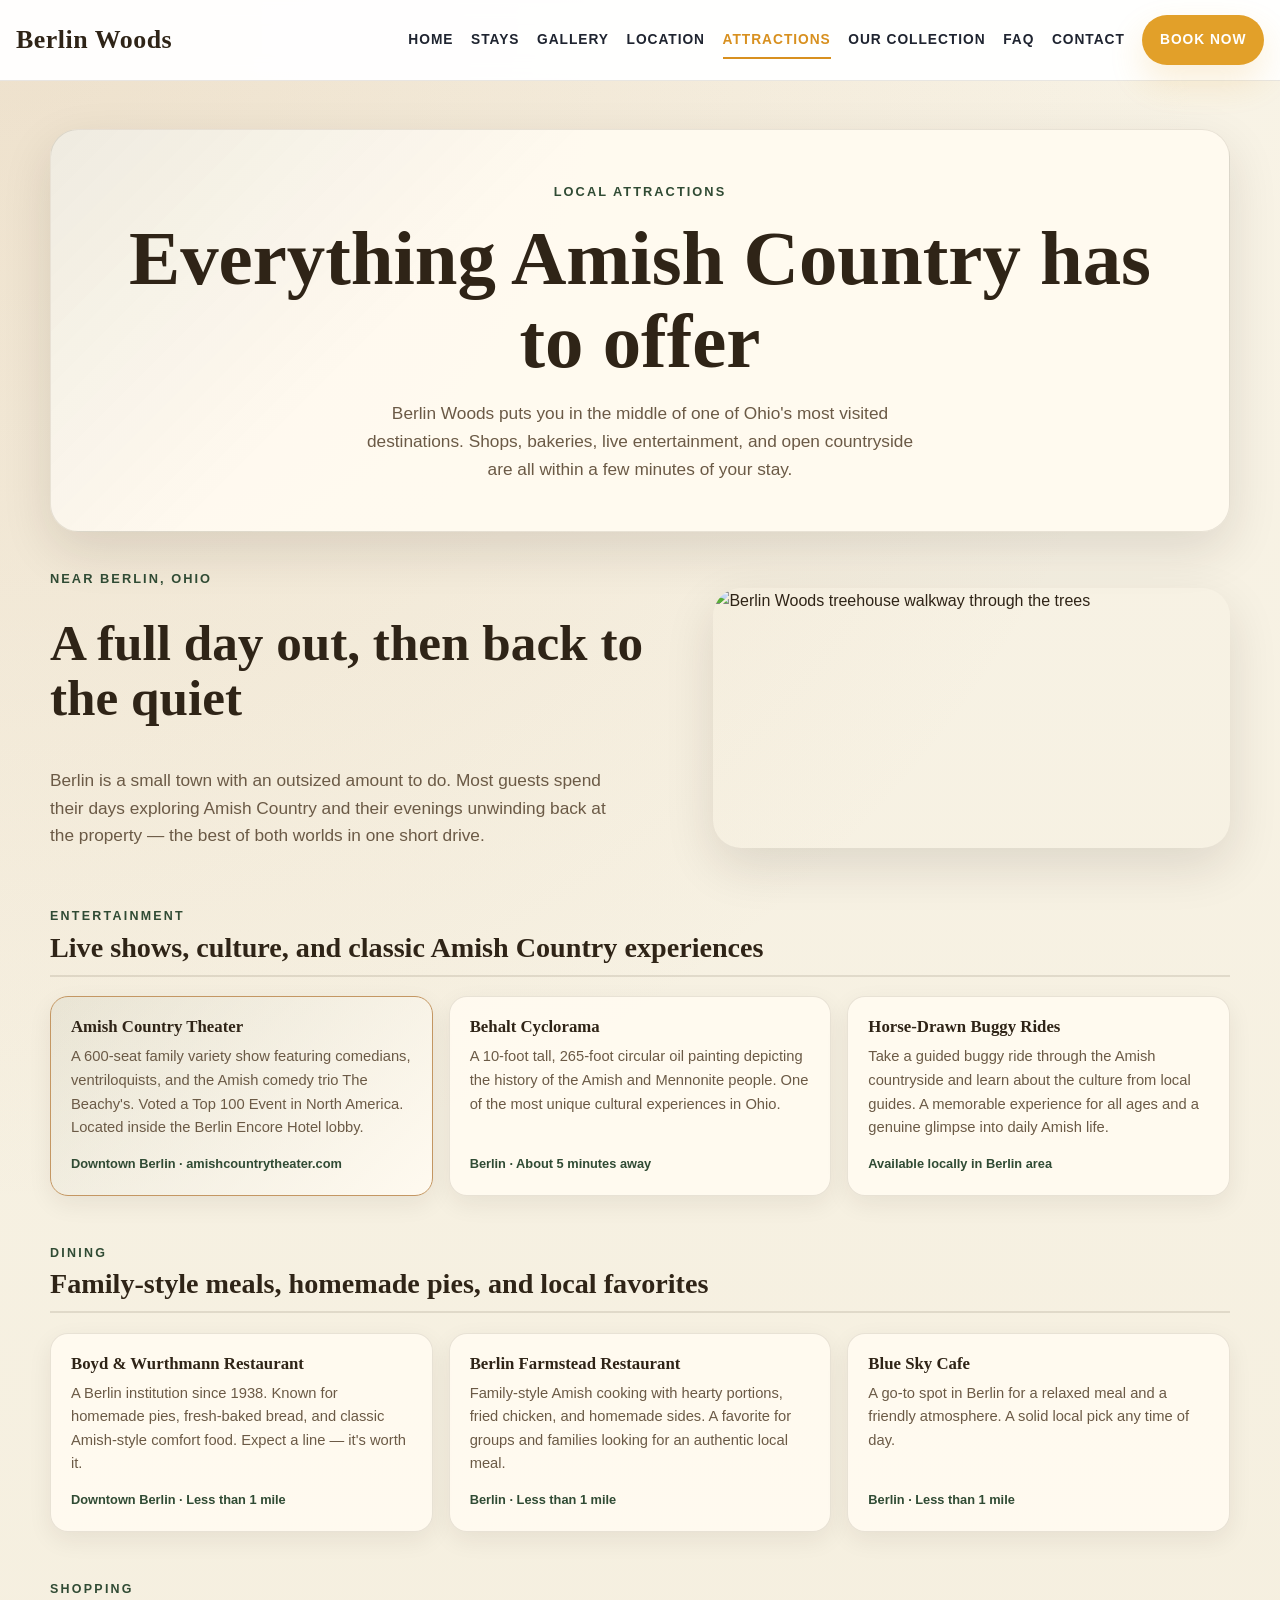
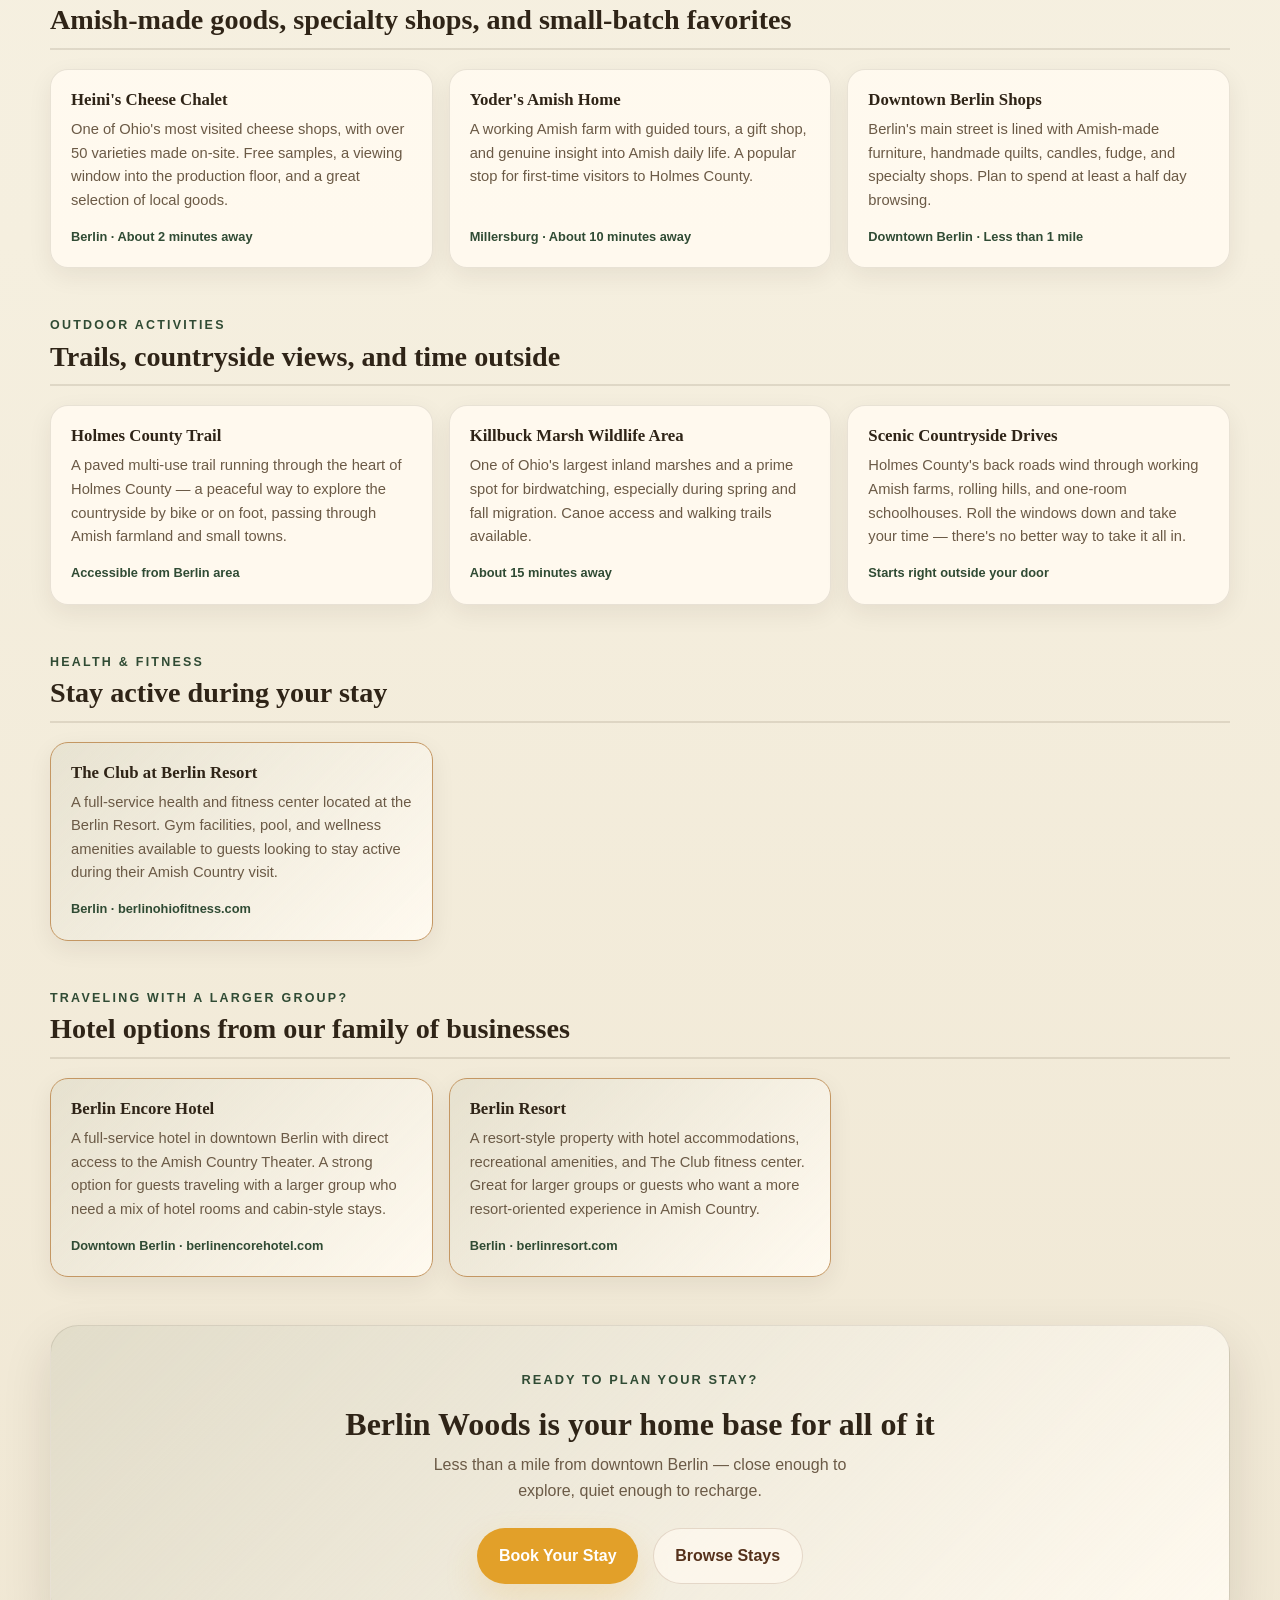
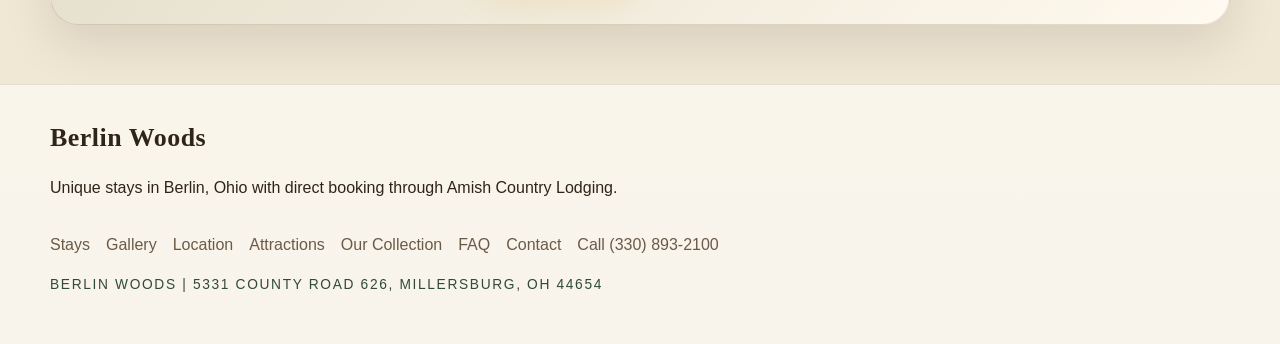
==== Berlin Woods/attractions.html @ dc14a85b "Add files via upload" ====
<!DOCTYPE html>
<html lang="en">
<head>
  <meta charset="UTF-8">
  <meta name="viewport" content="width=device-width, initial-scale=1.0">
  <title>Local Attractions Near Berlin, Ohio | Berlin Woods</title>
  <meta name="description" content="Explore the best of Amish Country from Berlin Woods. Shops, restaurants, entertainment, and outdoor activities all within minutes of your stay in Berlin, Ohio.">
  <link rel="icon" type="image/svg+xml" href="assets/favicon.svg">
  <meta property="og:type" content="website">
  <meta property="og:title" content="Local Attractions Near Berlin, Ohio | Berlin Woods">
  <meta property="og:description" content="Explore the best of Amish Country from Berlin Woods — dining, shopping, entertainment, and outdoor activities all within minutes.">
  <meta property="og:image" content="https://bookingenginecdn.hostaway.com/listing/58297-214149-UluOzaL2WTUaTn1i8s2cJS0HOfaNZdm--T22bPF2asf4-6685fcf89f68f?format=webp&quality=70&v=2&width=1200">
  <meta name="twitter:card" content="summary_large_image">
  <meta name="twitter:title" content="Local Attractions Near Berlin, Ohio | Berlin Woods">
  <meta name="twitter:description" content="Explore the best of Amish Country from Berlin Woods — dining, shopping, entertainment, and outdoor activities all within minutes.">
  <meta name="twitter:image" content="https://bookingenginecdn.hostaway.com/listing/58297-214149-UluOzaL2WTUaTn1i8s2cJS0HOfaNZdm--T22bPF2asf4-6685fcf89f68f?format=webp&quality=70&v=2&width=1200">
  <link rel="stylesheet" href="assets/site.css">
  <style>
    .attractions-intro-wrap {
      display: grid;
      grid-template-columns: 1.1fr 0.9fr;
      gap: 2rem;
      align-items: center;
      margin-bottom: 2.5rem;
    }
    .attractions-intro-wrap .section-intro {
      max-width: none;
      margin-bottom: 0;
    }
    .attractions-intro-image {
      width: 100%;
      height: 260px;
      object-fit: cover;
      border-radius: var(--radius-lg);
      box-shadow: var(--shadow);
    }
    @media (max-width: 900px) {
      .attractions-intro-wrap { grid-template-columns: 1fr; }
      .attractions-intro-image { height: 220px; }
    }
    .attraction-category {
      margin-bottom: 3rem;
    }
    .attraction-category__header {
      margin-bottom: 1.2rem;
      padding-bottom: 0.75rem;
      border-bottom: 2px solid var(--line);
    }
    .attraction-category__eyebrow {
      display: block;
      color: var(--pine);
      font-size: 0.78rem;
      font-weight: 700;
      letter-spacing: 0.18em;
      text-transform: uppercase;
      margin-bottom: 0.35rem;
    }
    .attraction-category__title {
      font-family: var(--font-display);
      font-size: clamp(1.4rem, 2.2vw, 1.9rem);
      color: var(--ink);
      margin: 0;
    }
    .attraction-card h3 a {
      color: var(--ink);
      border-bottom: 1px solid transparent;
      transition: border-color 180ms ease, color 180ms ease;
    }
    .attraction-card h3 a:hover {
      color: var(--accent-dark);
      border-bottom-color: var(--accent-soft);
    }
    .attraction-grid {
      display: grid;
      grid-template-columns: repeat(3, minmax(0, 1fr));
      gap: 1rem;
    }
    .attraction-card {
      background: rgba(255, 250, 240, 0.94);
      border: 1px solid var(--line);
      border-radius: var(--radius-md);
      box-shadow: 0 8px 24px rgba(39,27,15,0.07);
      padding: 1.25rem;
      display: flex;
      flex-direction: column;
      gap: 0.4rem;
    }
    .attraction-card.is-ours {
      border-color: var(--accent-soft);
      background: linear-gradient(135deg, rgba(48,75,52,0.06), rgba(255,250,240,0.98));
    }
    .attraction-card__badge {
      font-size: 0.72rem;
      font-weight: 700;
      text-transform: uppercase;
      letter-spacing: 0.12em;
      color: var(--accent-dark);
      margin-bottom: 0.1rem;
    }
    .attraction-card h3 {
      font-size: 1.05rem;
      line-height: 1.2;
      margin-bottom: 0.1rem;
    }
    .attraction-card p {
      color: var(--muted);
      font-size: 0.92rem;
      margin: 0;
      flex: 1;
    }
    .attraction-card__distance {
      font-size: 0.8rem;
      color: var(--pine);
      font-weight: 700;
      margin-top: 0.5rem;
    }
    .attractions-cta {
      text-align: center;
      padding: 2.5rem;
      background: linear-gradient(135deg, rgba(48,75,52,0.08), rgba(255,250,240,0.96));
      border: 1px solid var(--line);
      border-radius: var(--radius-lg);
      box-shadow: var(--shadow);
      margin-top: 1rem;
    }
    .attractions-cta h2 {
      font-size: clamp(1.4rem, 2.5vw, 2rem);
      margin-bottom: 0.7rem;
    }
    .attractions-cta p {
      color: var(--muted);
      max-width: 48ch;
      margin: 0 auto 1.5rem;
    }
    .cta-buttons {
      display: flex;
      gap: 0.9rem;
      justify-content: center;
      flex-wrap: wrap;
    }
    @media (max-width: 1024px) {
      .attraction-grid { grid-template-columns: repeat(2, minmax(0, 1fr)); }
    }
    @media (max-width: 720px) {
      .attraction-grid { grid-template-columns: 1fr; }
    }
  </style>
</head>
<body class="page-shell" data-page="attractions.html">
  <div data-header></div>

  <main id="main">
    <section class="page-hero">
      <div class="page-hero-card">
        <div class="eyebrow">Local Attractions</div>
        <h1>Everything Amish Country has to offer</h1>
        <p class="lead">Berlin Woods puts you in the middle of one of Ohio's most visited destinations. Shops, bakeries, live entertainment, and open countryside are all within a few minutes of your stay.</p>
      </div>
    </section>

    <section class="section">
      <div class="section-inner">

        <div class="attractions-intro-wrap">
          <div class="section-intro">
            <div class="eyebrow">Near Berlin, Ohio</div>
            <h2>A full day out, then back to the quiet</h2>
            <p class="lead">Berlin is a small town with an outsized amount to do. Most guests spend their days exploring Amish Country and their evenings unwinding back at the property — the best of both worlds in one short drive.</p>
          </div>
          <img class="attractions-intro-image" src="https://bookingenginecdn.hostaway.com/listing/58297-214157-l8SiBoQIND--w2IK16zYGWrOZ5oalse--sWXvPnM1oQCY-655b74eeb0934?format=webp&quality=70&v=2&width=1200" alt="Berlin Woods treehouse walkway through the trees">
        </div>

        <!-- ENTERTAINMENT -->
        <div class="attraction-category">
          <div class="attraction-category__header">
            <span class="attraction-category__eyebrow">Entertainment</span>
            <h2 class="attraction-category__title">Live shows, culture, and classic Amish Country experiences</h2>
          </div>
          <div class="attraction-grid">
            <article class="attraction-card is-ours">
              <h3><a href="https://amishcountrytheater.com" target="_blank" rel="noopener">Amish Country Theater</a></h3>
              <p>A 600-seat family variety show featuring comedians, ventriloquists, and the Amish comedy trio The Beachy's. Voted a Top 100 Event in North America. Located inside the Berlin Encore Hotel lobby.</p>
              <div class="attraction-card__distance">Downtown Berlin &middot; amishcountrytheater.com</div>
            </article>
            <article class="attraction-card">
              <h3><a href="https://behalt.com" target="_blank" rel="noopener">Behalt Cyclorama</a></h3>
              <p>A 10-foot tall, 265-foot circular oil painting depicting the history of the Amish and Mennonite people. One of the most unique cultural experiences in Ohio.</p>
              <div class="attraction-card__distance">Berlin &middot; About 5 minutes away</div>
            </article>
            <article class="attraction-card">
              <h3>Horse-Drawn Buggy Rides</h3>
              <p>Take a guided buggy ride through the Amish countryside and learn about the culture from local guides. A memorable experience for all ages and a genuine glimpse into daily Amish life.</p>
              <div class="attraction-card__distance">Available locally in Berlin area</div>
            </article>
          </div>
        </div>

        <!-- DINING -->
        <div class="attraction-category">
          <div class="attraction-category__header">
            <span class="attraction-category__eyebrow">Dining</span>
            <h2 class="attraction-category__title">Family-style meals, homemade pies, and local favorites</h2>
          </div>
          <div class="attraction-grid">
            <article class="attraction-card">
              <h3><a href="https://boydandwurthmann.com" target="_blank" rel="noopener">Boyd &amp; Wurthmann Restaurant</a></h3>
              <p>A Berlin institution since 1938. Known for homemade pies, fresh-baked bread, and classic Amish-style comfort food. Expect a line — it's worth it.</p>
              <div class="attraction-card__distance">Downtown Berlin &middot; Less than 1 mile</div>
            </article>
            <article class="attraction-card">
              <h3><a href="https://www.dhgroup.com/berlin-farmstead" target="_blank" rel="noopener">Berlin Farmstead Restaurant</a></h3>
              <p>Family-style Amish cooking with hearty portions, fried chicken, and homemade sides. A favorite for groups and families looking for an authentic local meal.</p>
              <div class="attraction-card__distance">Berlin &middot; Less than 1 mile</div>
            </article>
            <article class="attraction-card">
              <h3><a href="https://order.toasttab.com/online/blue-sky-cafe" target="_blank" rel="noopener">Blue Sky Cafe</a></h3>
              <p>A go-to spot in Berlin for a relaxed meal and a friendly atmosphere. A solid local pick any time of day.</p>
              <div class="attraction-card__distance">Berlin &middot; Less than 1 mile</div>
            </article>
          </div>
        </div>

        <!-- SHOPPING -->
        <div class="attraction-category">
          <div class="attraction-category__header">
            <span class="attraction-category__eyebrow">Shopping</span>
            <h2 class="attraction-category__title">Amish-made goods, specialty shops, and small-batch favorites</h2>
          </div>
          <div class="attraction-grid">
            <article class="attraction-card">
              <h3><a href="https://www.heinis.com" target="_blank" rel="noopener">Heini's Cheese Chalet</a></h3>
              <p>One of Ohio's most visited cheese shops, with over 50 varieties made on-site. Free samples, a viewing window into the production floor, and a great selection of local goods.</p>
              <div class="attraction-card__distance">Berlin &middot; About 2 minutes away</div>
            </article>
            <article class="attraction-card">
              <h3><a href="https://yodersamishhome.com" target="_blank" rel="noopener">Yoder's Amish Home</a></h3>
              <p>A working Amish farm with guided tours, a gift shop, and genuine insight into Amish daily life. A popular stop for first-time visitors to Holmes County.</p>
              <div class="attraction-card__distance">Millersburg &middot; About 10 minutes away</div>
            </article>
            <article class="attraction-card">
              <h3>Downtown Berlin Shops</h3>
              <p>Berlin's main street is lined with Amish-made furniture, handmade quilts, candles, fudge, and specialty shops. Plan to spend at least a half day browsing.</p>
              <div class="attraction-card__distance">Downtown Berlin &middot; Less than 1 mile</div>
            </article>
          </div>
        </div>

        <!-- OUTDOOR -->
        <div class="attraction-category">
          <div class="attraction-category__header">
            <span class="attraction-category__eyebrow">Outdoor Activities</span>
            <h2 class="attraction-category__title">Trails, countryside views, and time outside</h2>
          </div>
          <div class="attraction-grid">
            <article class="attraction-card">
              <h3><a href="https://www.visitamishcountry.com/activities/holmes-county-trail" target="_blank" rel="noopener">Holmes County Trail</a></h3>
              <p>A paved multi-use trail running through the heart of Holmes County — a peaceful way to explore the countryside by bike or on foot, passing through Amish farmland and small towns.</p>
              <div class="attraction-card__distance">Accessible from Berlin area</div>
            </article>
            <article class="attraction-card">
              <h3>Killbuck Marsh Wildlife Area</h3>
              <p>One of Ohio's largest inland marshes and a prime spot for birdwatching, especially during spring and fall migration. Canoe access and walking trails available.</p>
              <div class="attraction-card__distance">About 15 minutes away</div>
            </article>
            <article class="attraction-card">
              <h3>Scenic Countryside Drives</h3>
              <p>Holmes County's back roads wind through working Amish farms, rolling hills, and one-room schoolhouses. Roll the windows down and take your time — there's no better way to take it all in.</p>
              <div class="attraction-card__distance">Starts right outside your door</div>
            </article>
          </div>
        </div>

        <!-- HEALTH & FITNESS -->
        <div class="attraction-category">
          <div class="attraction-category__header">
            <span class="attraction-category__eyebrow">Health &amp; Fitness</span>
            <h2 class="attraction-category__title">Stay active during your stay</h2>
          </div>
          <div class="attraction-grid">
            <article class="attraction-card is-ours">
              <h3><a href="https://www.berlinohiofitness.com" target="_blank" rel="noopener">The Club at Berlin Resort</a></h3>
              <p>A full-service health and fitness center located at the Berlin Resort. Gym facilities, pool, and wellness amenities available to guests looking to stay active during their Amish Country visit.</p>
              <div class="attraction-card__distance">Berlin &middot; berlinohiofitness.com</div>
            </article>
          </div>
        </div>

        <!-- HOTELS -->
        <div class="attraction-category">
          <div class="attraction-category__header">
            <span class="attraction-category__eyebrow">Traveling With A Larger Group?</span>
            <h2 class="attraction-category__title">Hotel options from our family of businesses</h2>
          </div>
          <div class="attraction-grid">
            <article class="attraction-card is-ours">
              <h3><a href="https://berlinencorehotel.com" target="_blank" rel="noopener">Berlin Encore Hotel</a></h3>
              <p>A full-service hotel in downtown Berlin with direct access to the Amish Country Theater. A strong option for guests traveling with a larger group who need a mix of hotel rooms and cabin-style stays.</p>
              <div class="attraction-card__distance">Downtown Berlin &middot; berlinencorehotel.com</div>
            </article>
            <article class="attraction-card is-ours">
              <h3><a href="https://berlinresort.com" target="_blank" rel="noopener">Berlin Resort</a></h3>
              <p>A resort-style property with hotel accommodations, recreational amenities, and The Club fitness center. Great for larger groups or guests who want a more resort-oriented experience in Amish Country.</p>
              <div class="attraction-card__distance">Berlin &middot; berlinresort.com</div>
            </article>
          </div>
        </div>

        <div class="attractions-cta">
          <div class="eyebrow">Ready to Plan Your Stay?</div>
          <h2>Berlin Woods is your home base for all of it</h2>
          <p>Less than a mile from downtown Berlin — close enough to explore, quiet enough to recharge.</p>
          <div class="cta-buttons">
            <a class="button" href="https://book.amishcountrylodging.com" target="_blank" rel="noreferrer">Book Your Stay</a>
            <a class="button-secondary" href="treehouses.html">Browse Stays</a>
          </div>
        </div>

      </div>
    </section>
  </main>

  <div data-footer></div>

  <script src="assets/data.js"></script>
  <script src="assets/site.js"></script>
</body>
</html>
---- Berlin Woods/assets/site.css ----
:root {
  --bg: #f5efdf;
  --surface: #fffaf0;
  --surface-strong: #f0e5cb;
  --ink: #2f2417;
  --muted: #6b5a46;
  --line: rgba(71, 50, 28, 0.12);
  --accent: #7b4b2a;
  --accent-dark: #55311b;
  --accent-soft: #c49763;
  --pine: #304b34;
  --pine-soft: #dce7d8;
  --shadow: 0 18px 50px rgba(39, 27, 15, 0.12);
  --radius-lg: 28px;
  --radius-md: 18px;
  --radius-sm: 12px;
  --max-width: 1180px;
  --font-display: Georgia, "Times New Roman", serif;
  --font-body: "Segoe UI", Tahoma, Geneva, Verdana, sans-serif;
}

* {
  box-sizing: border-box;
}

html {
  scroll-behavior: smooth;
}

body {
  margin: 0;
  font-family: var(--font-body);
  color: var(--ink);
  background:
    radial-gradient(circle at top left, rgba(196, 151, 99, 0.2), transparent 32%),
    linear-gradient(180deg, #f8f3e6 0%, var(--bg) 52%, #efe6d2 100%);
  line-height: 1.6;
}

img {
  max-width: 100%;
  display: block;
}

a {
  color: inherit;
  text-decoration: none;
}

:focus-visible {
  outline: 2px solid var(--accent);
  outline-offset: 3px;
}

.skip-link {
  position: absolute;
  left: 1rem;
  top: -4rem;
  z-index: 100;
  padding: 0.75rem 1rem;
  background: var(--ink);
  color: #ffffff;
  border-radius: 999px;
  font-weight: 700;
}

.skip-link:focus {
  top: 1rem;
}

.page-shell {
  min-height: 100vh;
}

.site-header {
  position: sticky;
  top: 0;
  z-index: 30;
  backdrop-filter: blur(10px);
  background: rgba(255, 255, 255, 0.96);
  border-bottom: 1px solid var(--line);
}

.nav-wrap,
.section-inner,
.footer-inner {
  width: min(calc(100% - 2rem), var(--max-width));
  margin: 0 auto;
}

.nav-wrap {
  width: min(calc(100% - 2rem), 1280px);
  display: flex;
  align-items: center;
  justify-content: space-between;
  gap: 2rem;
  min-height: 80px;
  position: relative;
}

.brand {
  display: flex;
  flex-direction: column;
  gap: 0.2rem;
}

.brand-inline {
  flex-direction: row;
  align-items: center;
  flex-shrink: 0;
}

.brand-mark {
  font-family: var(--font-display);
  font-size: clamp(1.15rem, 0.9rem + 0.9vw, 1.7rem);
  letter-spacing: 0.02em;
  font-weight: 700;
}

.brand-sub {
  color: var(--muted);
  font-size: 0.82rem;
  text-transform: uppercase;
  letter-spacing: 0.18em;
}

.nav-links {
  display: flex;
  gap: 1.1rem;
  align-items: center;
  flex-wrap: wrap;
  justify-content: flex-end;
}

.nav-toggle {
  display: none;
  position: absolute;
  right: 0;
  top: 50%;
  transform: translateY(-50%);
  width: 44px;
  height: 44px;
  padding: 0;
  background: transparent;
  border: 1px solid var(--line);
  border-radius: 10px;
  cursor: pointer;
  flex-direction: column;
  align-items: center;
  justify-content: center;
  gap: 5px;
}

.nav-toggle__bar {
  display: block;
  width: 22px;
  height: 2px;
  background: var(--ink);
  border-radius: 2px;
  transition: transform 180ms ease, opacity 180ms ease;
}

.nav-toggle[aria-expanded="true"] .nav-toggle__bar:nth-child(1) {
  transform: translateY(7px) rotate(45deg);
}

.nav-toggle[aria-expanded="true"] .nav-toggle__bar:nth-child(2) {
  opacity: 0;
}

.nav-toggle[aria-expanded="true"] .nav-toggle__bar:nth-child(3) {
  transform: translateY(-7px) rotate(-45deg);
}

.nav-links a {
  color: #1f2430;
  font-size: 0.86rem;
  text-transform: uppercase;
  letter-spacing: 0.07em;
  font-weight: 700;
  position: relative;
  padding: 0.35rem 0;
}

.nav-links a:not(.button)::after {
  content: "";
  position: absolute;
  left: 0;
  right: 0;
  bottom: -0.15rem;
  height: 2px;
  background: #d8901f;
  transform: scaleX(0);
  transform-origin: center;
  transition: transform 180ms ease;
}

.nav-links a:hover,
.nav-links a[aria-current="page"] {
  color: #d8901f;
}

.nav-links a:hover:not(.button)::after,
.nav-links a[aria-current="page"]:not(.button)::after {
  transform: scaleX(1);
}

.button,
.button-secondary {
  display: inline-flex;
  align-items: center;
  justify-content: center;
  gap: 0.5rem;
  border-radius: 999px;
  padding: 0.9rem 1.35rem;
  font-weight: 700;
  transition: transform 180ms ease, box-shadow 180ms ease, background 180ms ease;
}

.button {
  background: #e2a029;
  color: #ffffff;
  box-shadow: 0 16px 35px rgba(226, 160, 41, 0.18);
}

.button:visited,
.nav-links .button,
.nav-links .button:visited {
  color: #ffffff;
}

.nav-links .button {
  border-radius: 999px;
  padding: 0.85rem 1.1rem;
}

.button-secondary {
  background: rgba(255, 250, 240, 0.7);
  color: var(--accent-dark);
  border: 1px solid rgba(123, 75, 42, 0.18);
}

.button:hover,
.button-secondary:hover {
  transform: translateY(-2px);
}

.hero {
  padding: 1rem 0 1.7rem;
}

.hero-grid {
  width: 100%;
  margin: 0 auto;
  display: grid;
  grid-template-columns: 1fr;
  gap: 0;
  align-items: stretch;
}

.hero-copy,
.hero-visuals,
.content-card,
.panel,
.faq-item,
.unit-card,
.trust-card,
.gallery-card,
.contact-card {
  border-radius: var(--radius-lg);
  box-shadow: var(--shadow);
}

.hero-copy {
  padding: clamp(2rem, 2vw + 1.5rem, 3.5rem);
  background:
    linear-gradient(135deg, rgba(48, 75, 52, 0.12), transparent 36%),
    linear-gradient(180deg, rgba(255, 250, 240, 0.98), rgba(244, 233, 208, 0.96));
  border: 1px solid rgba(48, 75, 52, 0.08);
}

.eyebrow {
  display: inline-block;
  margin-bottom: 1rem;
  color: var(--pine);
  font-size: 0.8rem;
  font-weight: 700;
  letter-spacing: 0.16em;
  text-transform: uppercase;
}

h1,
h2,
h3 {
  margin: 0;
  font-family: var(--font-display);
  line-height: 1.08;
}

h1 {
  font-size: clamp(2.6rem, 6vw, 5.2rem);
  margin-bottom: 1rem;
}

h2 {
  font-size: clamp(2rem, 4vw, 3.2rem);
  margin-bottom: 0.9rem;
}

h3 {
  font-size: clamp(1.25rem, 2vw, 1.8rem);
  margin-bottom: 0.6rem;
}

.lead {
  font-size: 1.08rem;
  color: var(--muted);
  max-width: 58ch;
}

.hero-intro {
  font-size: 1rem;
  letter-spacing: 0.08em;
  text-transform: uppercase;
  color: var(--accent-dark);
  font-weight: 700;
  margin-bottom: 0.8rem;
}

.hero-actions,
.cta-row {
  display: flex;
  gap: 0.9rem;
  flex-wrap: wrap;
  margin-top: 1.6rem;
}

.hero-overlay-card .hero-actions {
  justify-content: center;
}

.pill-row {
  display: flex;
  gap: 0.6rem;
  flex-wrap: wrap;
  margin-top: 1.2rem;
}

.pill {
  display: inline-flex;
  align-items: center;
  padding: 0.45rem 0.8rem;
  border-radius: 999px;
  background: rgba(48, 75, 52, 0.09);
  border: 1px solid rgba(48, 75, 52, 0.12);
  color: var(--pine);
  font-size: 0.88rem;
  font-weight: 700;
}

.hero-facts,
.stat-row,
.mini-list,
.amenity-list,
.faq-list,
.footer-links {
  list-style: none;
  padding: 0;
  margin: 0;
}

.hero-facts {
  margin-top: 1.8rem;
  display: grid;
  grid-template-columns: repeat(3, minmax(0, 1fr));
  gap: 0.9rem;
}

.hero-facts li,
.stat-box {
  background: rgba(255, 250, 240, 0.78);
  border: 1px solid rgba(123, 75, 42, 0.12);
  border-radius: var(--radius-md);
  padding: 1rem;
}

.hero-facts strong,
.stat-box strong {
  display: block;
  font-size: 1.2rem;
  color: var(--accent-dark);
}

.hero-visuals {
  padding: 1rem;
  background: linear-gradient(180deg, rgba(48, 75, 52, 0.1), rgba(255, 250, 240, 0.92));
  display: grid;
  gap: 1rem;
}

.hero-main-image,
.hero-side-image,
.gallery-card img,
.location-image {
  width: 100%;
  height: 100%;
  object-fit: cover;
  border-radius: 22px;
}

.hero-main-image {
  min-height: 360px;
}

.hero-side-grid {
  display: grid;
  grid-template-columns: 1fr 1fr;
  gap: 1rem;
}

.hero-note,
.micro-card {
  padding: 1rem 1.1rem;
  background: rgba(255, 250, 240, 0.84);
  border-radius: 22px;
  border: 1px solid rgba(48, 75, 52, 0.08);
}

.hero-note strong {
  display: block;
  margin-bottom: 0.4rem;
  color: var(--accent-dark);
}

.hero-note p {
  margin: 0;
  color: var(--muted);
}

.section {
  padding: 1.3rem 0 3.7rem;
}

.section-intro {
  display: grid;
  gap: 0.6rem;
  max-width: 62ch;
  margin-bottom: 1.35rem;
}

#photos .section-intro {
  max-width: none;
}

.section-intro--centered {
  text-align: center;
  margin-left: auto;
  margin-right: auto;
}

.content-grid,
.highlight-grid,
.trust-grid,
.gallery-grid,
.units-grid,
.faq-grid,
.contact-grid,
.two-up {
  display: grid;
  gap: 1.2rem;
}

.content-grid {
  grid-template-columns: 1fr 1fr;
}

.premium-band {
  padding-top: 0.1rem;
}

.premium-grid {
  display: grid;
  grid-template-columns: 0.95fr 1.05fr;
  gap: 1.2rem;
}

.premium-card {
  padding: 1.6rem;
  border-radius: var(--radius-lg);
  background:
    linear-gradient(180deg, rgba(255, 250, 240, 0.98), rgba(239, 229, 203, 0.96));
  border: 1px solid rgba(123, 75, 42, 0.1);
  box-shadow: var(--shadow);
}

.premium-card p {
  color: var(--muted);
}

.premium-list {
  list-style: none;
  padding: 0;
  margin: 1.2rem 0 0;
  display: grid;
  gap: 0.9rem;
}

.premium-list li {
  padding-top: 0.9rem;
  border-top: 1px solid rgba(123, 75, 42, 0.12);
  color: var(--muted);
}

.premium-list strong {
  color: var(--accent-dark);
}

.section-divider {
  height: 1px;
  margin: 0 auto 2.2rem;
  width: min(calc(100% - 2rem), var(--max-width));
  background: linear-gradient(90deg, transparent, rgba(123, 75, 42, 0.22), transparent);
}

.hero-overlay {
  position: relative;
  overflow: hidden;
}

.hero-overlay::after {
  content: "";
  position: absolute;
  inset: 0;
  border-radius: var(--radius-lg);
  background: linear-gradient(180deg, rgba(31, 22, 14, 0.08), rgba(31, 22, 14, 0.3));
  pointer-events: none;
}

.hero-overlay-card {
  position: absolute;
  left: 50%;
  bottom: 50%;
  transform: translate(-50%, 50%);
  z-index: 1;
  width: min(900px, calc(100% - 4rem));
  padding: 0;
  border-radius: 0;
  background: transparent;
  border: 0;
  box-shadow: none;
  text-align: center;
}

.hero-overlay-card p {
  margin: 0.75rem auto 0;
  color: #ffffff;
  max-width: 38ch;
  font-size: 1.06rem;
  text-shadow: 0 3px 12px rgba(0, 0, 0, 0.28);
}

.hero-overlay-card .eyebrow {
  color: #ffffff;
  margin-bottom: 0.6rem;
}

.hero-overlay-card h1 {
  color: #ffffff;
  font-family: var(--font-display);
  font-size: clamp(3rem, 7vw, 5.1rem);
  line-height: 0.98;
  text-shadow: 0 6px 24px rgba(0, 0, 0, 0.28);
  font-weight: 700;
}

.stays-intro {
  max-width: 52rem;
  margin: 0 auto 1.5rem;
  text-align: center;
}

.stays-intro h2 {
  font-size: clamp(1.6rem, 3vw, 2.4rem);
  white-space: nowrap;
}

.stays-intro p {
  margin: 0;
  color: var(--muted);
  font-size: 1.04rem;
}

.highlight-grid {
  grid-template-columns: repeat(3, minmax(0, 1fr));
  margin-bottom: 1.2rem;
}

.highlight-card {
  padding: 1.25rem;
  border-radius: var(--radius-md);
  background: linear-gradient(180deg, rgba(221, 231, 216, 0.66), rgba(255, 250, 240, 0.94));
  border: 1px solid rgba(48, 75, 52, 0.1);
  box-shadow: var(--shadow);
}

.highlight-card p {
  color: var(--muted);
}

.content-card,
.panel,
.faq-item,
.unit-card,
.trust-card,
.gallery-card,
.contact-card {
  background: rgba(255, 250, 240, 0.94);
  border: 1px solid var(--line);
}

.content-card,
.panel,
.faq-item,
.trust-card,
.contact-card {
  padding: 1.5rem;
}

.mini-list {
  display: grid;
  gap: 0.8rem;
}

.mini-list li,
.amenity-list li,
.footer-links li {
  color: var(--muted);
}

.mini-list strong {
  color: var(--accent-dark);
}

.stat-row {
  display: grid;
  grid-template-columns: repeat(3, minmax(0, 1fr));
  gap: 1rem;
}

.trust-grid,
.gallery-grid,
.faq-grid,
.contact-grid,
.two-up {
  grid-template-columns: repeat(2, minmax(0, 1fr));
}

.units-grid {
  grid-template-columns: repeat(3, minmax(0, 1fr));
  gap: 1.35rem;
}

.unit-card {
  overflow: hidden;
}

.unit-card__image {
  height: 250px;
  object-fit: cover;
  width: 100%;
}

.unit-card__body {
  padding: 1.4rem;
}

.unit-card__meta {
  display: flex;
  gap: 0.75rem;
  flex-wrap: wrap;
  margin-bottom: 0.9rem;
  color: var(--accent-dark);
  font-size: 0.93rem;
  font-weight: 700;
}

.amenity-list {
  display: grid;
  gap: 0.45rem;
  margin: 1rem 0 1.3rem;
}

.unit-actions {
  display: flex;
  gap: 0.75rem;
  flex-wrap: wrap;
}

.gallery-card {
  overflow: hidden;
}

.gallery-card img {
  height: 320px;
}

.homepage-gallery .gallery-card:nth-child(n + 5) {
  display: none;
}

.homepage-gallery .gallery-card__body p {
  display: none;
}

.gallery-card__body {
  padding: 1rem 1.15rem 1.3rem;
}

.quote {
  font-size: 1.05rem;
  color: var(--ink);
}

.quote-source {
  margin-top: 0.7rem;
  color: var(--muted);
  font-size: 0.92rem;
}

.map-frame {
  min-height: 360px;
  border: 0;
  width: 100%;
  border-radius: 22px;
}

.faq-item p,
.contact-card p,
.panel p,
.content-card p {
  color: var(--muted);
}

.site-footer {
  padding: 2rem 0 3rem;
  border-top: 1px solid var(--line);
  background: rgba(251, 247, 238, 0.9);
}

.footer-inner {
  display: grid;
  gap: 1rem;
}

.footer-links {
  display: flex;
  gap: 1rem;
  flex-wrap: wrap;
}

.home-bottom {
  border-top: 1px solid var(--line);
  background: rgba(255, 251, 244, 0.92);
}

.home-bottom-grid {
  display: grid;
  grid-template-columns: 1fr 0.9fr 1fr;
  gap: 2.5rem;
  width: min(calc(100% - 2rem), 1100px);
  margin: 0 auto;
  padding: 2.5rem 0 3rem;
  align-items: start;
}

.home-bottom-card h3 {
  margin-bottom: 1rem;
}

.home-bottom-card {
  max-width: 420px;
  display: flex;
  flex-direction: column;
  align-items: flex-start;
}

.home-bottom-card.center-card {
  text-align: center;
  max-width: 360px;
  justify-self: center;
  align-items: center;
}

.home-bottom-card.center-card h3 {
  font-size: clamp(1.15rem, 1rem + 0.5vw, 1.55rem);
  white-space: nowrap;
}

.home-bottom-card:last-child {
  justify-self: end;
}

.home-bottom-quote {
  color: #b7b1a7;
  font-style: italic;
  line-height: 1.6;
  max-width: 320px;
  margin: 0.5rem auto 1.5rem;
}

.home-bottom-card p,
.home-bottom-card a {
  color: var(--muted);
}

.home-bottom-card .button {
  margin-top: 1rem;
}

.stay-note {
  margin-top: 1rem;
  padding: 1rem 1.1rem;
  border-radius: 18px;
  background: rgba(255, 248, 235, 0.92);
  border: 1px solid rgba(123, 75, 42, 0.12);
}

.stay-note strong {
  display: block;
  margin-bottom: 0.4rem;
  color: var(--accent-dark);
}

.map-embed {
  margin-top: 1rem;
  border-radius: 18px;
  overflow: hidden;
  border: 1px solid var(--line);
}

.map-embed iframe {
  width: 100%;
  height: 190px;
  border: 0;
}

.panel-photo {
  width: 100%;
  height: 280px;
  object-fit: contain;
  background: rgba(245, 239, 223, 0.9);
  border-radius: 20px;
}

.kicker {
  font-size: 0.86rem;
  text-transform: uppercase;
  letter-spacing: 0.12em;
  color: var(--pine);
}

.page-hero {
  padding: 3rem 0 1rem;
}

.page-hero-card {
  width: min(calc(100% - 2rem), var(--max-width));
  margin: 0 auto;
  padding: clamp(2rem, 2vw + 1.5rem, 3rem);
  background:
    linear-gradient(135deg, rgba(48, 75, 52, 0.08), transparent 34%),
    rgba(255, 250, 240, 0.96);
  border: 1px solid var(--line);
  border-radius: var(--radius-lg);
  box-shadow: var(--shadow);
  text-align: center;
}

.page-hero-card .lead {
  margin: 0 auto;
}

.section-panel {
  margin-bottom: 1.4rem;
}

.disclosure {
  color: var(--muted);
  font-size: 0.95rem;
  border-left: 3px solid var(--accent-soft);
  padding-left: 1rem;
}

.contact-simple {
  background: #ffffff;
  border-top: 1px solid var(--line);
}

.contact-simple__inner {
  width: min(calc(100% - 2rem), 1100px);
  margin: 0 auto;
  padding: 3rem 0 1.5rem;
  text-align: center;
}

.contact-simple__title {
  font-family: var(--font-display);
  font-size: clamp(3rem, 7vw, 5.4rem);
  font-weight: 700;
  line-height: 1;
  color: var(--ink);
  margin-bottom: 2rem;
}

.contact-simple__grid {
  display: grid;
  grid-template-columns: repeat(3, minmax(0, 1fr));
  gap: 2rem;
  align-items: start;
}

.contact-simple__card {
  text-align: left;
}

.contact-simple__card h2 {
  font-family: var(--font-body);
  font-size: 1rem;
  text-transform: uppercase;
  letter-spacing: 0.04em;
  margin-bottom: 1.5rem;
}

.contact-simple__card p,
.contact-simple__card a {
  color: #2f3540;
  font-size: 1rem;
}

.contact-simple__card--center {
  text-align: center;
}

.contact-simple__card .button {
  margin-top: 0.5rem;
  min-width: 152px;
}

.contact-map-band {
  background: #ffffff;
  border-top: 1px solid var(--line);
  padding: 1rem 0 0;
}

.contact-map-band__inner {
  width: min(calc(100% - 2rem), 1140px);
  margin: 0 auto;
}

.contact-map-band__inner iframe {
  width: 100%;
  height: 360px;
  border: 0;
}

.contact-bottom {
  background: #ffffff;
  border-top: 1px solid var(--line);
}

.contact-bottom__grid {
  display: grid;
  grid-template-columns: 1fr 0.9fr 1fr;
  gap: 2rem;
  width: min(calc(100% - 2rem), 980px);
  margin: 0 auto;
  padding: 2rem 0 2.4rem;
  align-items: start;
}

.contact-bottom__card h3 {
  font-family: var(--font-body);
  font-size: 1rem;
  text-transform: uppercase;
  letter-spacing: 0.04em;
  margin-bottom: 1.5rem;
}

.contact-bottom__card p,
.contact-bottom__card a {
  color: #2f3540;
}

.contact-bottom__card {
  max-width: 280px;
  display: flex;
  flex-direction: column;
  align-items: flex-start;
}

.contact-bottom__card--center {
  text-align: center;
  justify-self: center;
  align-items: center;
}

.contact-bottom__card:last-child {
  justify-self: end;
}

@media (max-width: 1024px) {
  .hero-grid,
  .content-grid,
  .highlight-grid,
  .trust-grid,
  .gallery-grid,
  .faq-grid,
  .contact-grid,
  .two-up,
  .units-grid {
    grid-template-columns: 1fr 1fr;
  }

  .hero-grid {
    grid-template-columns: 1fr;
  }

  .hero-main-image {
    min-height: 280px;
  }

  .home-bottom-grid {
    grid-template-columns: 1fr;
  }

  .contact-simple__grid {
    grid-template-columns: 1fr;
  }

  .contact-simple__title {
    margin-bottom: 2rem;
  }

  .contact-bottom__grid {
    grid-template-columns: 1fr;
  }
}

@media (max-width: 720px) {
  .nav-wrap {
    padding: 0.8rem 0;
    min-height: 64px;
    justify-content: flex-start;
  }

  .brand-inline {
    position: static;
  }

  .nav-toggle {
    display: flex;
  }

  .hero-facts,
  .stat-row,
  .hero-side-grid,
  .content-grid,
  .highlight-grid,
  .trust-grid,
  .gallery-grid,
  .units-grid,
  .faq-grid,
  .contact-grid,
  .two-up {
    grid-template-columns: 1fr;
  }

  .nav-links {
    display: none;
    position: absolute;
    top: 100%;
    left: 0;
    right: 0;
    flex-direction: column;
    align-items: stretch;
    gap: 0;
    padding: 0.5rem 1rem 1rem;
    background: rgba(255, 255, 255, 0.98);
    border-top: 1px solid var(--line);
    box-shadow: 0 14px 30px rgba(39, 27, 15, 0.08);
  }

  .nav-links.is-open {
    display: flex;
  }

  .nav-links a {
    padding: 0.85rem 0.5rem;
    border-bottom: 1px solid var(--line);
  }

  .nav-links a:last-child {
    border-bottom: 0;
  }

  .nav-links .button {
    margin-top: 0.5rem;
    border-radius: 999px;
  }

  .gallery-card img {
    height: 220px;
  }

  .hero-overlay-card {
    position: static;
    width: calc(100% - 2rem);
    margin: 1rem auto 0;
    margin-top: 1rem;
    transform: none;
  }
}
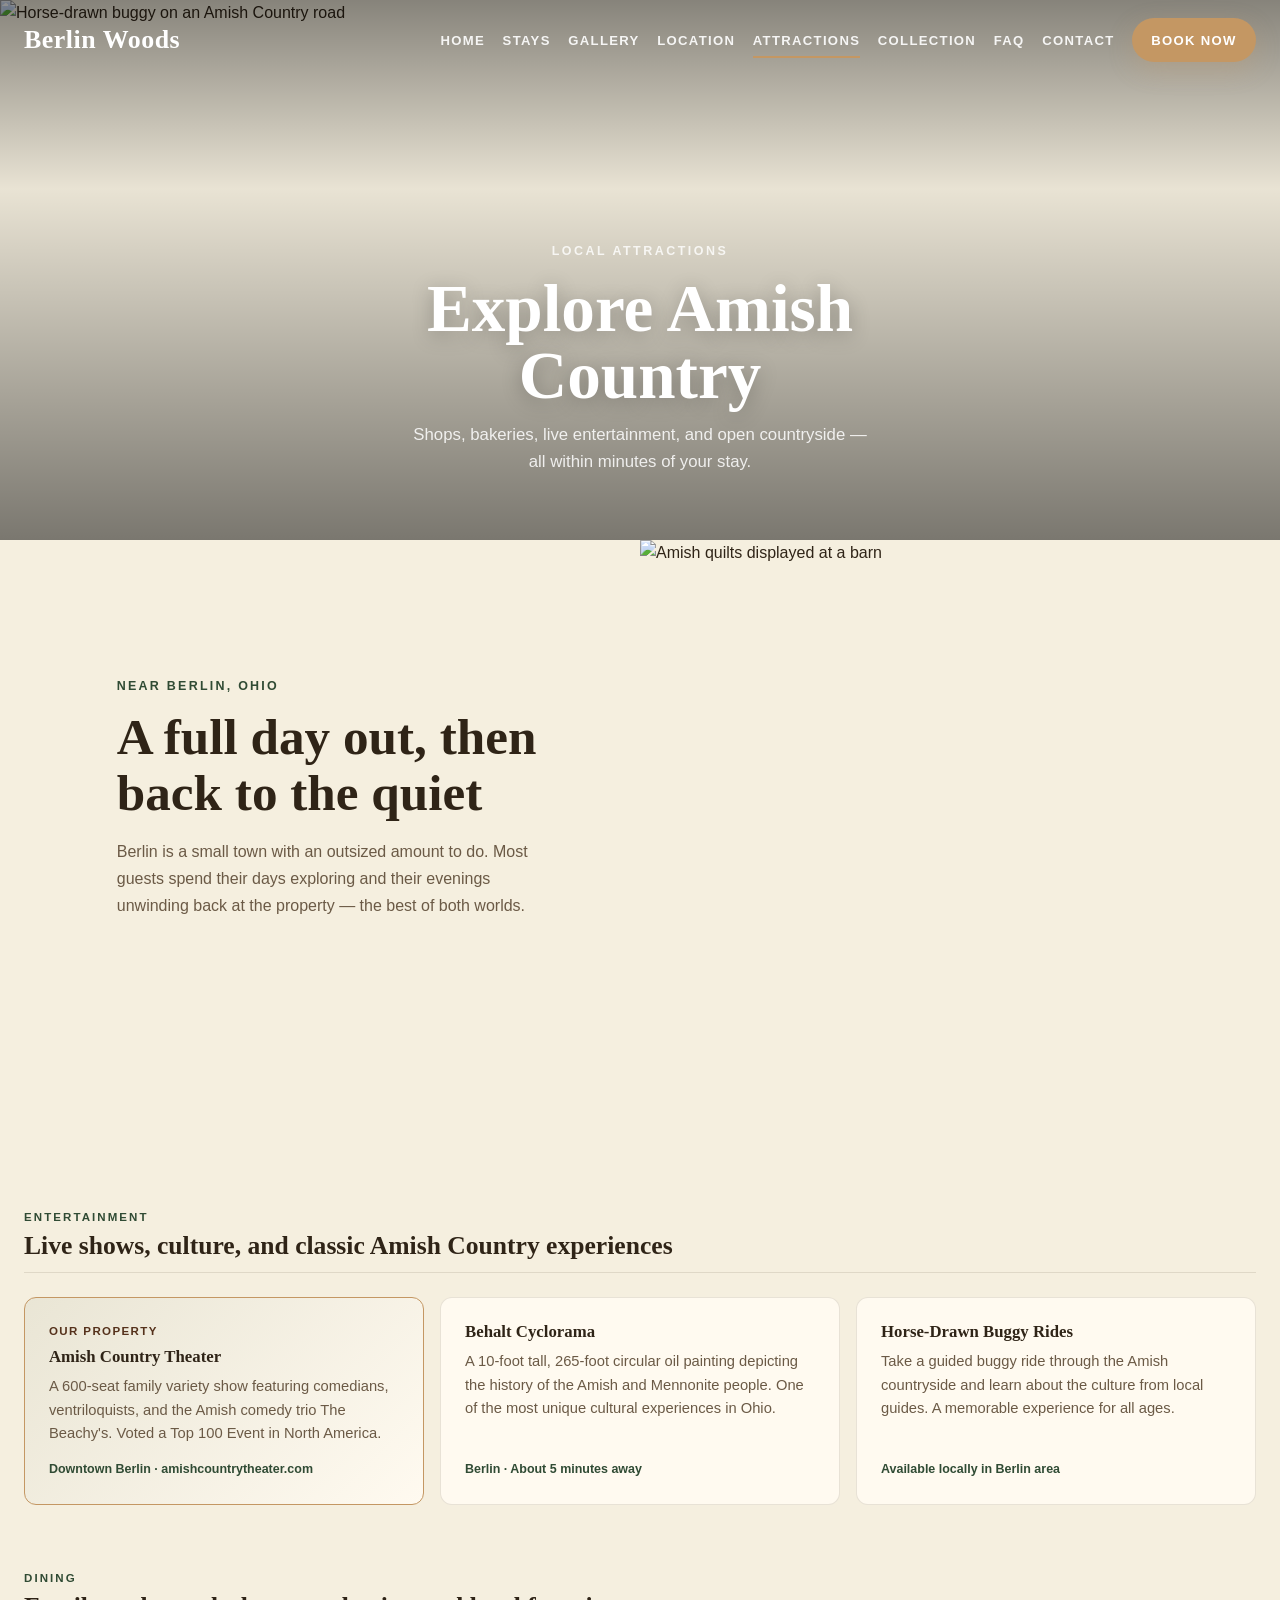
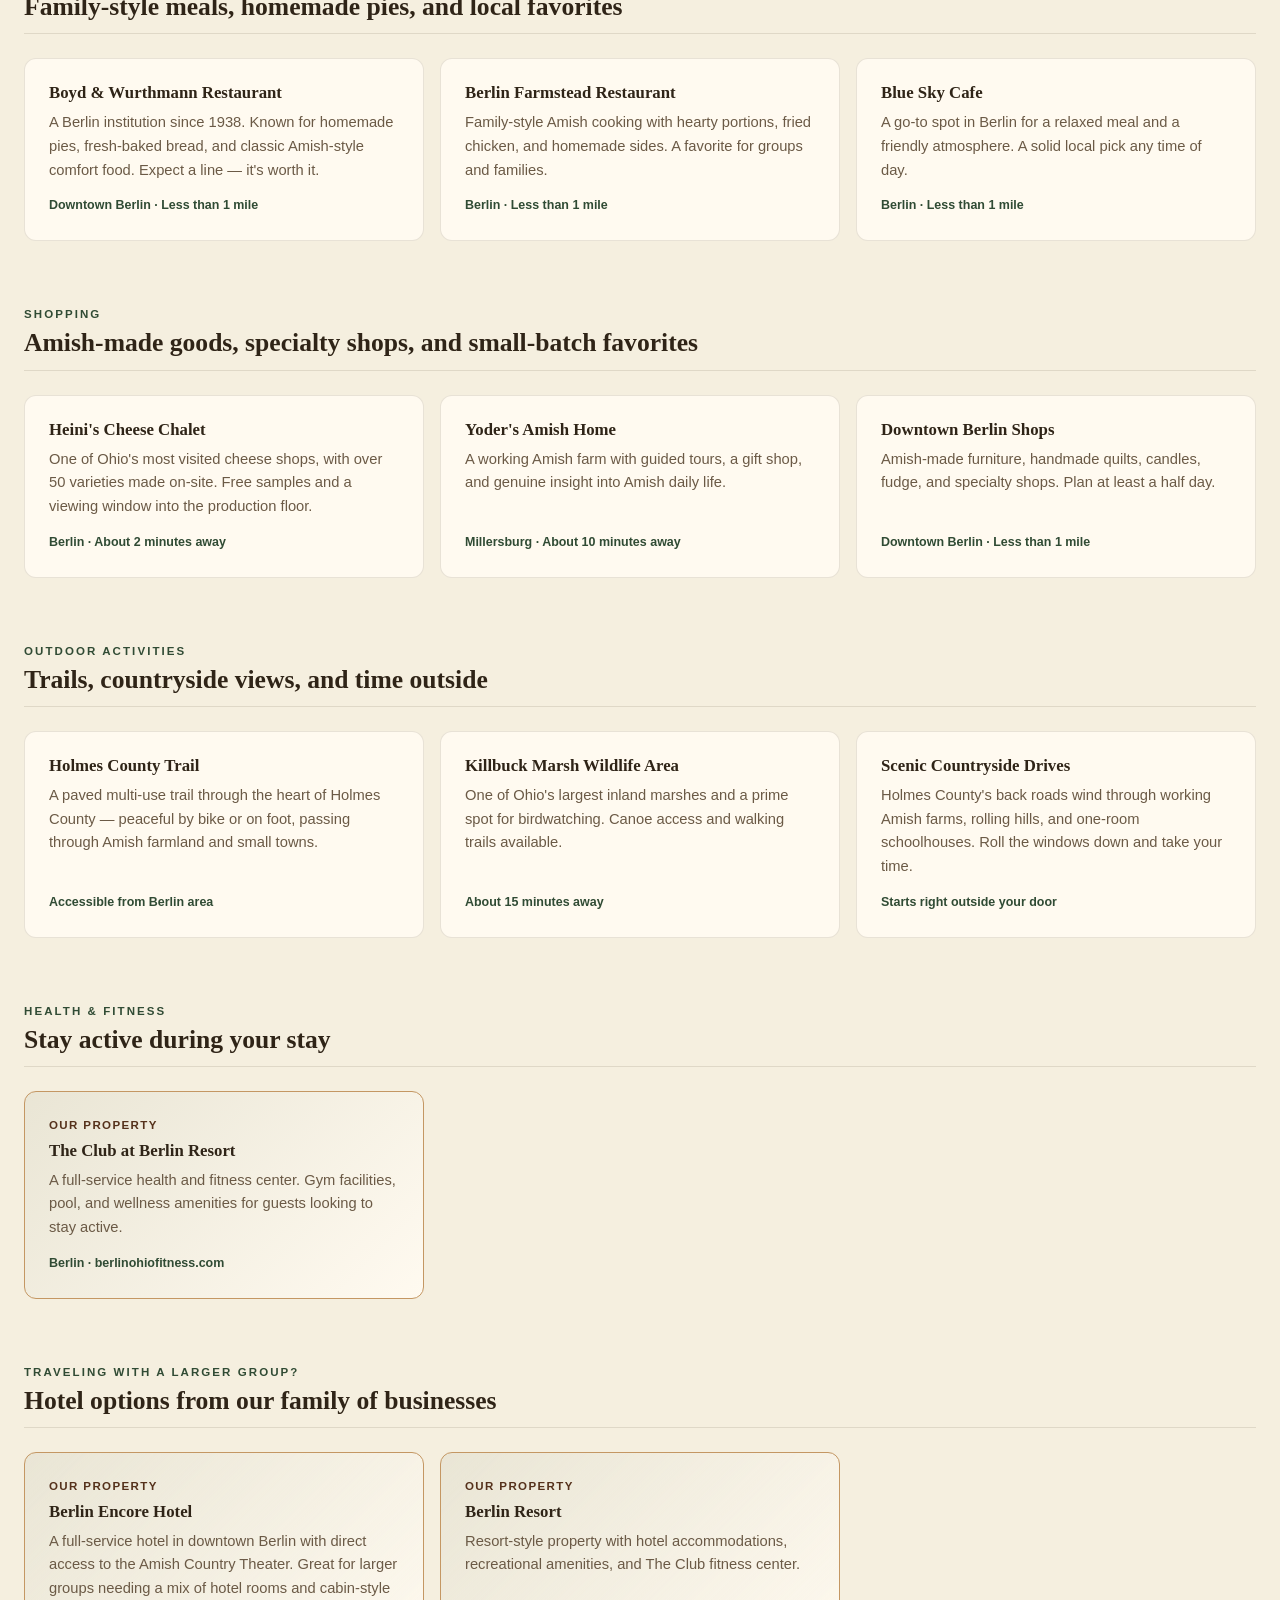
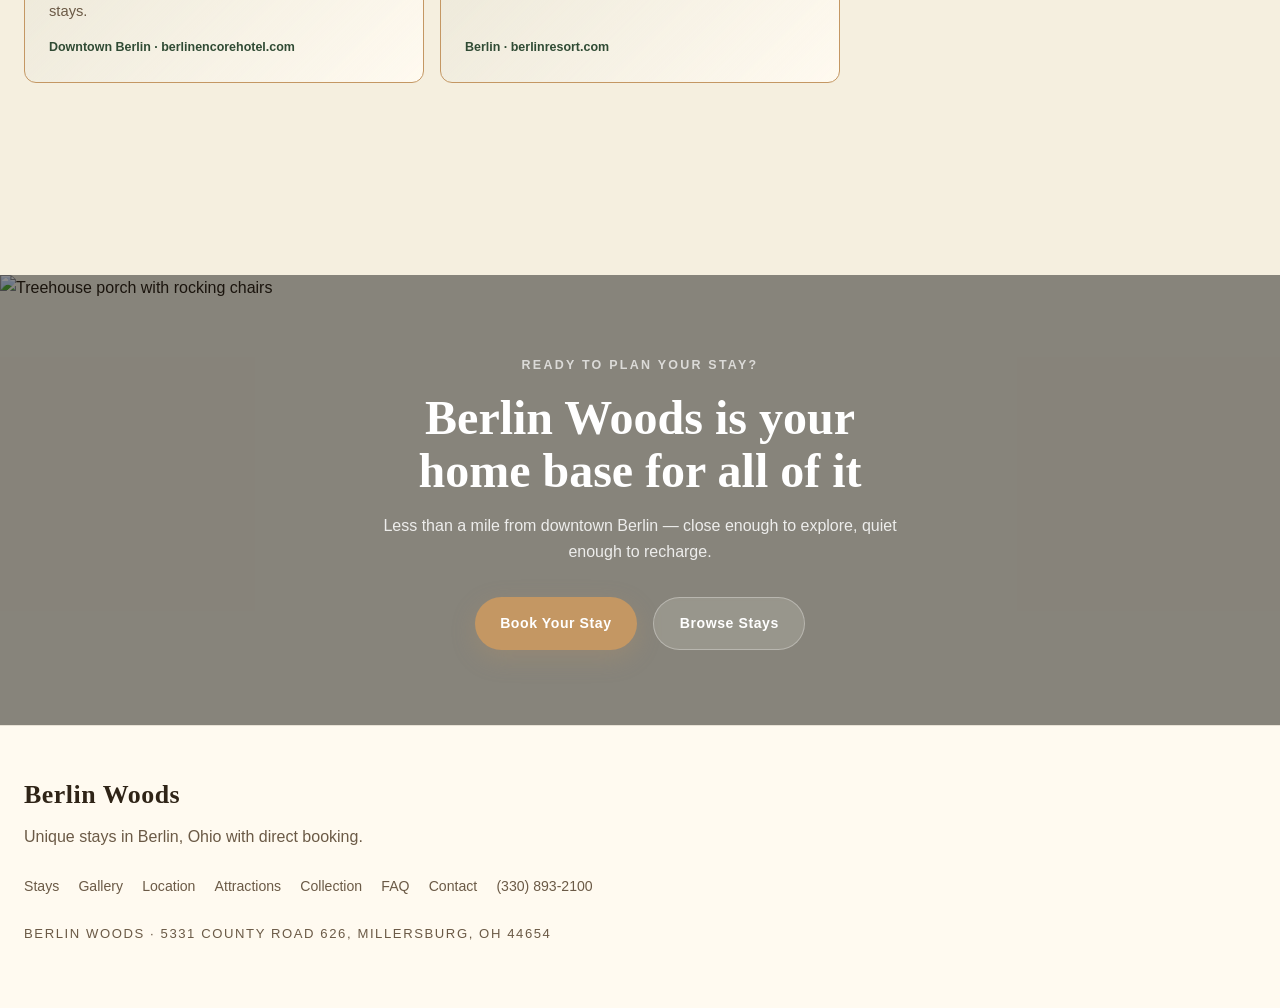
==== commit de2ba6c0: "Redesign site with luxury, image-forward aesthetic Replace the modular box-and-text layout with an i" ====
--- a/Berlin Woods/attractions.html
+++ b/Berlin Woods/attractions.html
@@ -15,171 +15,47 @@
   <meta name="twitter:description" content="Explore the best of Amish Country from Berlin Woods — dining, shopping, entertainment, and outdoor activities all within minutes.">
   <meta name="twitter:image" content="https://bookingenginecdn.hostaway.com/listing/58297-214149-UluOzaL2WTUaTn1i8s2cJS0HOfaNZdm--T22bPF2asf4-6685fcf89f68f?format=webp&quality=70&v=2&width=1200">
   <link rel="stylesheet" href="assets/site.css">
-  <style>
-    .attractions-intro-wrap {
-      display: grid;
-      grid-template-columns: 1.1fr 0.9fr;
-      gap: 2rem;
-      align-items: center;
-      margin-bottom: 2.5rem;
-    }
-    .attractions-intro-wrap .section-intro {
-      max-width: none;
-      margin-bottom: 0;
-    }
-    .attractions-intro-image {
-      width: 100%;
-      height: 260px;
-      object-fit: cover;
-      border-radius: var(--radius-lg);
-      box-shadow: var(--shadow);
-    }
-    @media (max-width: 900px) {
-      .attractions-intro-wrap { grid-template-columns: 1fr; }
-      .attractions-intro-image { height: 220px; }
-    }
-    .attraction-category {
-      margin-bottom: 3rem;
-    }
-    .attraction-category__header {
-      margin-bottom: 1.2rem;
-      padding-bottom: 0.75rem;
-      border-bottom: 2px solid var(--line);
-    }
-    .attraction-category__eyebrow {
-      display: block;
-      color: var(--pine);
-      font-size: 0.78rem;
-      font-weight: 700;
-      letter-spacing: 0.18em;
-      text-transform: uppercase;
-      margin-bottom: 0.35rem;
-    }
-    .attraction-category__title {
-      font-family: var(--font-display);
-      font-size: clamp(1.4rem, 2.2vw, 1.9rem);
-      color: var(--ink);
-      margin: 0;
-    }
-    .attraction-card h3 a {
-      color: var(--ink);
-      border-bottom: 1px solid transparent;
-      transition: border-color 180ms ease, color 180ms ease;
-    }
-    .attraction-card h3 a:hover {
-      color: var(--accent-dark);
-      border-bottom-color: var(--accent-soft);
-    }
-    .attraction-grid {
-      display: grid;
-      grid-template-columns: repeat(3, minmax(0, 1fr));
-      gap: 1rem;
-    }
-    .attraction-card {
-      background: rgba(255, 250, 240, 0.94);
-      border: 1px solid var(--line);
-      border-radius: var(--radius-md);
-      box-shadow: 0 8px 24px rgba(39,27,15,0.07);
-      padding: 1.25rem;
-      display: flex;
-      flex-direction: column;
-      gap: 0.4rem;
-    }
-    .attraction-card.is-ours {
-      border-color: var(--accent-soft);
-      background: linear-gradient(135deg, rgba(48,75,52,0.06), rgba(255,250,240,0.98));
-    }
-    .attraction-card__badge {
-      font-size: 0.72rem;
-      font-weight: 700;
-      text-transform: uppercase;
-      letter-spacing: 0.12em;
-      color: var(--accent-dark);
-      margin-bottom: 0.1rem;
-    }
-    .attraction-card h3 {
-      font-size: 1.05rem;
-      line-height: 1.2;
-      margin-bottom: 0.1rem;
-    }
-    .attraction-card p {
-      color: var(--muted);
-      font-size: 0.92rem;
-      margin: 0;
-      flex: 1;
-    }
-    .attraction-card__distance {
-      font-size: 0.8rem;
-      color: var(--pine);
-      font-weight: 700;
-      margin-top: 0.5rem;
-    }
-    .attractions-cta {
-      text-align: center;
-      padding: 2.5rem;
-      background: linear-gradient(135deg, rgba(48,75,52,0.08), rgba(255,250,240,0.96));
-      border: 1px solid var(--line);
-      border-radius: var(--radius-lg);
-      box-shadow: var(--shadow);
-      margin-top: 1rem;
-    }
-    .attractions-cta h2 {
-      font-size: clamp(1.4rem, 2.5vw, 2rem);
-      margin-bottom: 0.7rem;
-    }
-    .attractions-cta p {
-      color: var(--muted);
-      max-width: 48ch;
-      margin: 0 auto 1.5rem;
-    }
-    .cta-buttons {
-      display: flex;
-      gap: 0.9rem;
-      justify-content: center;
-      flex-wrap: wrap;
-    }
-    @media (max-width: 1024px) {
-      .attraction-grid { grid-template-columns: repeat(2, minmax(0, 1fr)); }
-    }
-    @media (max-width: 720px) {
-      .attraction-grid { grid-template-columns: 1fr; }
-    }
-  </style>
 </head>
 <body class="page-shell" data-page="attractions.html">
   <div data-header></div>
 
   <main id="main">
     <section class="page-hero">
-      <div class="page-hero-card">
-        <div class="eyebrow">Local Attractions</div>
-        <h1>Everything Amish Country has to offer</h1>
-        <p class="lead">Berlin Woods puts you in the middle of one of Ohio's most visited destinations. Shops, bakeries, live entertainment, and open countryside are all within a few minutes of your stay.</p>
+      <div class="page-hero-bg">
+        <img src="https://www.amishcountrylodging.com/wp-content/uploads/2019/08/horse-and-green-buggy.jpg" alt="Horse-drawn buggy on an Amish Country road">
+      </div>
+      <div class="page-hero-content">
+        <span class="eyebrow">Local Attractions</span>
+        <h1>Explore Amish Country</h1>
+        <p class="lead">Shops, bakeries, live entertainment, and open countryside — all within minutes of your stay.</p>
+      </div>
+    </section>
+
+    <!-- INTRO SPLIT -->
+    <section class="split-section reverse">
+      <div class="split-img">
+        <img src="https://www.amishcountrylodging.com/wp-content/uploads/2019/08/amish-quilts-at-barn.jpg" alt="Amish quilts displayed at a barn">
+      </div>
+      <div class="split-text">
+        <span class="eyebrow">Near Berlin, Ohio</span>
+        <h2>A full day out, then back to the quiet</h2>
+        <p>Berlin is a small town with an outsized amount to do. Most guests spend their days exploring and their evenings unwinding back at the property — the best of both worlds.</p>
       </div>
     </section>
 
     <section class="section">
       <div class="section-inner">
 
-        <div class="attractions-intro-wrap">
-          <div class="section-intro">
-            <div class="eyebrow">Near Berlin, Ohio</div>
-            <h2>A full day out, then back to the quiet</h2>
-            <p class="lead">Berlin is a small town with an outsized amount to do. Most guests spend their days exploring Amish Country and their evenings unwinding back at the property — the best of both worlds in one short drive.</p>
-          </div>
-          <img class="attractions-intro-image" src="https://bookingenginecdn.hostaway.com/listing/58297-214157-l8SiBoQIND--w2IK16zYGWrOZ5oalse--sWXvPnM1oQCY-655b74eeb0934?format=webp&quality=70&v=2&width=1200" alt="Berlin Woods treehouse walkway through the trees">
-        </div>
-
-        <!-- ENTERTAINMENT -->
-        <div class="attraction-category">
+        <div class="attraction-category reveal">
           <div class="attraction-category__header">
             <span class="attraction-category__eyebrow">Entertainment</span>
             <h2 class="attraction-category__title">Live shows, culture, and classic Amish Country experiences</h2>
           </div>
           <div class="attraction-grid">
             <article class="attraction-card is-ours">
+              <div class="attraction-card__badge">Our Property</div>
               <h3><a href="https://amishcountrytheater.com" target="_blank" rel="noopener">Amish Country Theater</a></h3>
-              <p>A 600-seat family variety show featuring comedians, ventriloquists, and the Amish comedy trio The Beachy's. Voted a Top 100 Event in North America. Located inside the Berlin Encore Hotel lobby.</p>
+              <p>A 600-seat family variety show featuring comedians, ventriloquists, and the Amish comedy trio The Beachy's. Voted a Top 100 Event in North America.</p>
               <div class="attraction-card__distance">Downtown Berlin &middot; amishcountrytheater.com</div>
             </article>
             <article class="attraction-card">
@@ -189,14 +65,13 @@
             </article>
             <article class="attraction-card">
               <h3>Horse-Drawn Buggy Rides</h3>
-              <p>Take a guided buggy ride through the Amish countryside and learn about the culture from local guides. A memorable experience for all ages and a genuine glimpse into daily Amish life.</p>
+              <p>Take a guided buggy ride through the Amish countryside and learn about the culture from local guides. A memorable experience for all ages.</p>
               <div class="attraction-card__distance">Available locally in Berlin area</div>
             </article>
           </div>
         </div>
 
-        <!-- DINING -->
-        <div class="attraction-category">
+        <div class="attraction-category reveal">
           <div class="attraction-category__header">
             <span class="attraction-category__eyebrow">Dining</span>
             <h2 class="attraction-category__title">Family-style meals, homemade pies, and local favorites</h2>
@@ -209,7 +84,7 @@
             </article>
             <article class="attraction-card">
               <h3><a href="https://www.dhgroup.com/berlin-farmstead" target="_blank" rel="noopener">Berlin Farmstead Restaurant</a></h3>
-              <p>Family-style Amish cooking with hearty portions, fried chicken, and homemade sides. A favorite for groups and families looking for an authentic local meal.</p>
+              <p>Family-style Amish cooking with hearty portions, fried chicken, and homemade sides. A favorite for groups and families.</p>
               <div class="attraction-card__distance">Berlin &middot; Less than 1 mile</div>
             </article>
             <article class="attraction-card">
@@ -220,8 +95,7 @@
           </div>
         </div>
 
-        <!-- SHOPPING -->
-        <div class="attraction-category">
+        <div class="attraction-category reveal">
           <div class="attraction-category__header">
             <span class="attraction-category__eyebrow">Shopping</span>
             <h2 class="attraction-category__title">Amish-made goods, specialty shops, and small-batch favorites</h2>
@@ -229,24 +103,23 @@
           <div class="attraction-grid">
             <article class="attraction-card">
               <h3><a href="https://www.heinis.com" target="_blank" rel="noopener">Heini's Cheese Chalet</a></h3>
-              <p>One of Ohio's most visited cheese shops, with over 50 varieties made on-site. Free samples, a viewing window into the production floor, and a great selection of local goods.</p>
+              <p>One of Ohio's most visited cheese shops, with over 50 varieties made on-site. Free samples and a viewing window into the production floor.</p>
               <div class="attraction-card__distance">Berlin &middot; About 2 minutes away</div>
             </article>
             <article class="attraction-card">
               <h3><a href="https://yodersamishhome.com" target="_blank" rel="noopener">Yoder's Amish Home</a></h3>
-              <p>A working Amish farm with guided tours, a gift shop, and genuine insight into Amish daily life. A popular stop for first-time visitors to Holmes County.</p>
+              <p>A working Amish farm with guided tours, a gift shop, and genuine insight into Amish daily life.</p>
               <div class="attraction-card__distance">Millersburg &middot; About 10 minutes away</div>
             </article>
             <article class="attraction-card">
               <h3>Downtown Berlin Shops</h3>
-              <p>Berlin's main street is lined with Amish-made furniture, handmade quilts, candles, fudge, and specialty shops. Plan to spend at least a half day browsing.</p>
+              <p>Amish-made furniture, handmade quilts, candles, fudge, and specialty shops. Plan at least a half day.</p>
               <div class="attraction-card__distance">Downtown Berlin &middot; Less than 1 mile</div>
             </article>
           </div>
         </div>
 
-        <!-- OUTDOOR -->
-        <div class="attraction-category">
+        <div class="attraction-category reveal">
           <div class="attraction-category__header">
             <span class="attraction-category__eyebrow">Outdoor Activities</span>
             <h2 class="attraction-category__title">Trails, countryside views, and time outside</h2>
@@ -254,67 +127,73 @@
           <div class="attraction-grid">
             <article class="attraction-card">
               <h3><a href="https://www.visitamishcountry.com/activities/holmes-county-trail" target="_blank" rel="noopener">Holmes County Trail</a></h3>
-              <p>A paved multi-use trail running through the heart of Holmes County — a peaceful way to explore the countryside by bike or on foot, passing through Amish farmland and small towns.</p>
+              <p>A paved multi-use trail through the heart of Holmes County — peaceful by bike or on foot, passing through Amish farmland and small towns.</p>
               <div class="attraction-card__distance">Accessible from Berlin area</div>
             </article>
             <article class="attraction-card">
               <h3>Killbuck Marsh Wildlife Area</h3>
-              <p>One of Ohio's largest inland marshes and a prime spot for birdwatching, especially during spring and fall migration. Canoe access and walking trails available.</p>
+              <p>One of Ohio's largest inland marshes and a prime spot for birdwatching. Canoe access and walking trails available.</p>
               <div class="attraction-card__distance">About 15 minutes away</div>
             </article>
             <article class="attraction-card">
               <h3>Scenic Countryside Drives</h3>
-              <p>Holmes County's back roads wind through working Amish farms, rolling hills, and one-room schoolhouses. Roll the windows down and take your time — there's no better way to take it all in.</p>
+              <p>Holmes County's back roads wind through working Amish farms, rolling hills, and one-room schoolhouses. Roll the windows down and take your time.</p>
               <div class="attraction-card__distance">Starts right outside your door</div>
             </article>
           </div>
         </div>
 
-        <!-- HEALTH & FITNESS -->
-        <div class="attraction-category">
+        <div class="attraction-category reveal">
           <div class="attraction-category__header">
             <span class="attraction-category__eyebrow">Health &amp; Fitness</span>
             <h2 class="attraction-category__title">Stay active during your stay</h2>
           </div>
           <div class="attraction-grid">
             <article class="attraction-card is-ours">
+              <div class="attraction-card__badge">Our Property</div>
               <h3><a href="https://www.berlinohiofitness.com" target="_blank" rel="noopener">The Club at Berlin Resort</a></h3>
-              <p>A full-service health and fitness center located at the Berlin Resort. Gym facilities, pool, and wellness amenities available to guests looking to stay active during their Amish Country visit.</p>
+              <p>A full-service health and fitness center. Gym facilities, pool, and wellness amenities for guests looking to stay active.</p>
               <div class="attraction-card__distance">Berlin &middot; berlinohiofitness.com</div>
             </article>
           </div>
         </div>
 
-        <!-- HOTELS -->
-        <div class="attraction-category">
+        <div class="attraction-category reveal">
           <div class="attraction-category__header">
             <span class="attraction-category__eyebrow">Traveling With A Larger Group?</span>
             <h2 class="attraction-category__title">Hotel options from our family of businesses</h2>
           </div>
           <div class="attraction-grid">
             <article class="attraction-card is-ours">
+              <div class="attraction-card__badge">Our Property</div>
               <h3><a href="https://berlinencorehotel.com" target="_blank" rel="noopener">Berlin Encore Hotel</a></h3>
-              <p>A full-service hotel in downtown Berlin with direct access to the Amish Country Theater. A strong option for guests traveling with a larger group who need a mix of hotel rooms and cabin-style stays.</p>
+              <p>A full-service hotel in downtown Berlin with direct access to the Amish Country Theater. Great for larger groups needing a mix of hotel rooms and cabin-style stays.</p>
               <div class="attraction-card__distance">Downtown Berlin &middot; berlinencorehotel.com</div>
             </article>
             <article class="attraction-card is-ours">
+              <div class="attraction-card__badge">Our Property</div>
               <h3><a href="https://berlinresort.com" target="_blank" rel="noopener">Berlin Resort</a></h3>
-              <p>A resort-style property with hotel accommodations, recreational amenities, and The Club fitness center. Great for larger groups or guests who want a more resort-oriented experience in Amish Country.</p>
+              <p>Resort-style property with hotel accommodations, recreational amenities, and The Club fitness center.</p>
               <div class="attraction-card__distance">Berlin &middot; berlinresort.com</div>
             </article>
           </div>
         </div>
 
-        <div class="attractions-cta">
-          <div class="eyebrow">Ready to Plan Your Stay?</div>
-          <h2>Berlin Woods is your home base for all of it</h2>
-          <p>Less than a mile from downtown Berlin — close enough to explore, quiet enough to recharge.</p>
-          <div class="cta-buttons">
-            <a class="button" href="https://book.amishcountrylodging.com" target="_blank" rel="noreferrer">Book Your Stay</a>
-            <a class="button-secondary" href="treehouses.html">Browse Stays</a>
-          </div>
-        </div>
-
+      </div>
+    </section>
+
+    <section class="cta-band">
+      <div class="cta-band-bg">
+        <img src="https://www.amishcountrylodging.com/wp-content/uploads/2019/08/tree-house-6-porch-vert-900x1200.jpg" alt="Treehouse porch with rocking chairs">
+      </div>
+      <div class="cta-band-content">
+        <span class="eyebrow">Ready to plan your stay?</span>
+        <h2>Berlin Woods is your home base for all of it</h2>
+        <p>Less than a mile from downtown Berlin — close enough to explore, quiet enough to recharge.</p>
+        <div class="cta-buttons">
+          <a class="button" href="https://book.amishcountrylodging.com/all-listings?category=16006" target="_blank" rel="noreferrer">Book Your Stay</a>
+          <a class="button-secondary" href="treehouses.html">Browse Stays</a>
+        </div>
       </div>
     </section>
   </main>
--- a/Berlin Woods/assets/site.css
+++ b/Berlin Woods/assets/site.css
@@ -11,41 +11,27 @@
   --pine: #304b34;
   --pine-soft: #dce7d8;
   --shadow: 0 18px 50px rgba(39, 27, 15, 0.12);
-  --radius-lg: 28px;
-  --radius-md: 18px;
-  --radius-sm: 12px;
-  --max-width: 1180px;
+  --radius-lg: 16px;
+  --radius-md: 12px;
+  --radius-sm: 8px;
+  --max-width: 1280px;
   --font-display: Georgia, "Times New Roman", serif;
   --font-body: "Segoe UI", Tahoma, Geneva, Verdana, sans-serif;
 }
 
-* {
-  box-sizing: border-box;
-}
-
-html {
-  scroll-behavior: smooth;
-}
+* { box-sizing: border-box; }
+html { scroll-behavior: smooth; }
 
 body {
   margin: 0;
   font-family: var(--font-body);
   color: var(--ink);
-  background:
-    radial-gradient(circle at top left, rgba(196, 151, 99, 0.2), transparent 32%),
-    linear-gradient(180deg, #f8f3e6 0%, var(--bg) 52%, #efe6d2 100%);
+  background: var(--bg);
   line-height: 1.6;
 }
 
-img {
-  max-width: 100%;
-  display: block;
-}
-
-a {
-  color: inherit;
-  text-decoration: none;
-}
+img { max-width: 100%; display: block; }
+a { color: inherit; text-decoration: none; }
 
 :focus-visible {
   outline: 2px solid var(--accent);
@@ -59,37 +45,40 @@
   z-index: 100;
   padding: 0.75rem 1rem;
   background: var(--ink);
-  color: #ffffff;
+  color: #fff;
   border-radius: 999px;
   font-weight: 700;
 }
-
-.skip-link:focus {
-  top: 1rem;
-}
-
-.page-shell {
-  min-height: 100vh;
-}
-
+.skip-link:focus { top: 1rem; }
+
+.page-shell { min-height: 100vh; }
+
+/* ─── HEADER: transparent over hero, solid on scroll ─── */
 .site-header {
-  position: sticky;
+  position: fixed;
   top: 0;
-  z-index: 30;
-  backdrop-filter: blur(10px);
-  background: rgba(255, 255, 255, 0.96);
-  border-bottom: 1px solid var(--line);
-}
-
-.nav-wrap,
-.section-inner,
-.footer-inner {
-  width: min(calc(100% - 2rem), var(--max-width));
+  left: 0;
+  right: 0;
+  z-index: 50;
+  transition: background 350ms ease, backdrop-filter 350ms ease, border-color 350ms ease;
+  background: transparent;
+  border-bottom: 1px solid transparent;
+}
+
+.site-header.is-scrolled {
+  background: rgba(245, 239, 223, 0.92);
+  backdrop-filter: blur(16px);
+  border-bottom-color: var(--line);
+}
+
+.site-header.is-scrolled .brand-mark,
+.site-header.is-scrolled .nav-links a:not(.button) {
+  color: var(--ink);
+}
+
+.nav-wrap {
+  width: min(calc(100% - 3rem), var(--max-width));
   margin: 0 auto;
-}
-
-.nav-wrap {
-  width: min(calc(100% - 2rem), 1280px);
   display: flex;
   align-items: center;
   justify-content: space-between;
@@ -98,30 +87,16 @@
   position: relative;
 }
 
-.brand {
-  display: flex;
-  flex-direction: column;
-  gap: 0.2rem;
-}
-
-.brand-inline {
-  flex-direction: row;
-  align-items: center;
-  flex-shrink: 0;
-}
+.brand { display: flex; flex-direction: column; gap: 0.2rem; }
+.brand-inline { flex-direction: row; align-items: center; flex-shrink: 0; }
 
 .brand-mark {
   font-family: var(--font-display);
   font-size: clamp(1.15rem, 0.9rem + 0.9vw, 1.7rem);
   letter-spacing: 0.02em;
   font-weight: 700;
-}
-
-.brand-sub {
-  color: var(--muted);
-  font-size: 0.82rem;
-  text-transform: uppercase;
-  letter-spacing: 0.18em;
+  color: #fff;
+  transition: color 350ms ease;
 }
 
 .nav-links {
@@ -142,7 +117,7 @@
   height: 44px;
   padding: 0;
   background: transparent;
-  border: 1px solid var(--line);
+  border: 1px solid rgba(255,255,255,0.3);
   border-radius: 10px;
   cursor: pointer;
   flex-direction: column;
@@ -155,968 +130,1031 @@
   display: block;
   width: 22px;
   height: 2px;
-  background: var(--ink);
+  background: #fff;
   border-radius: 2px;
-  transition: transform 180ms ease, opacity 180ms ease;
-}
-
-.nav-toggle[aria-expanded="true"] .nav-toggle__bar:nth-child(1) {
-  transform: translateY(7px) rotate(45deg);
-}
-
-.nav-toggle[aria-expanded="true"] .nav-toggle__bar:nth-child(2) {
-  opacity: 0;
-}
-
-.nav-toggle[aria-expanded="true"] .nav-toggle__bar:nth-child(3) {
-  transform: translateY(-7px) rotate(-45deg);
-}
+  transition: transform 180ms ease, opacity 180ms ease, background 350ms ease;
+}
+
+.is-scrolled .nav-toggle { border-color: var(--line); }
+.is-scrolled .nav-toggle__bar { background: var(--ink); }
+
+.nav-toggle[aria-expanded="true"] .nav-toggle__bar:nth-child(1) { transform: translateY(7px) rotate(45deg); }
+.nav-toggle[aria-expanded="true"] .nav-toggle__bar:nth-child(2) { opacity: 0; }
+.nav-toggle[aria-expanded="true"] .nav-toggle__bar:nth-child(3) { transform: translateY(-7px) rotate(-45deg); }
 
 .nav-links a {
-  color: #1f2430;
-  font-size: 0.86rem;
+  color: rgba(255,255,255,0.9);
+  font-size: 0.82rem;
   text-transform: uppercase;
-  letter-spacing: 0.07em;
+  letter-spacing: 0.1em;
   font-weight: 700;
   position: relative;
   padding: 0.35rem 0;
+  transition: color 350ms ease;
 }
 
 .nav-links a:not(.button)::after {
   content: "";
   position: absolute;
-  left: 0;
-  right: 0;
-  bottom: -0.15rem;
+  left: 0; right: 0; bottom: -0.15rem;
   height: 2px;
-  background: #d8901f;
+  background: var(--accent-soft);
   transform: scaleX(0);
   transform-origin: center;
   transition: transform 180ms ease;
 }
 
-.nav-links a:hover,
-.nav-links a[aria-current="page"] {
-  color: #d8901f;
-}
-
 .nav-links a:hover:not(.button)::after,
 .nav-links a[aria-current="page"]:not(.button)::after {
   transform: scaleX(1);
 }
 
-.button,
-.button-secondary {
+/* ─── BUTTONS ─── */
+.button, .button-secondary {
   display: inline-flex;
   align-items: center;
   justify-content: center;
   gap: 0.5rem;
   border-radius: 999px;
-  padding: 0.9rem 1.35rem;
-  font-weight: 700;
+  padding: 0.9rem 1.6rem;
+  font-weight: 700;
+  font-size: 0.88rem;
+  letter-spacing: 0.04em;
   transition: transform 180ms ease, box-shadow 180ms ease, background 180ms ease;
 }
 
 .button {
-  background: #e2a029;
-  color: #ffffff;
-  box-shadow: 0 16px 35px rgba(226, 160, 41, 0.18);
-}
-
-.button:visited,
-.nav-links .button,
-.nav-links .button:visited {
-  color: #ffffff;
-}
-
-.nav-links .button {
-  border-radius: 999px;
-  padding: 0.85rem 1.1rem;
-}
+  background: var(--accent-soft);
+  color: #fff;
+  box-shadow: 0 8px 24px rgba(196, 151, 99, 0.25);
+}
+
+.button:visited, .nav-links .button, .nav-links .button:visited { color: #fff; }
+.nav-links .button { border-radius: 999px; padding: 0.7rem 1.2rem; }
 
 .button-secondary {
-  background: rgba(255, 250, 240, 0.7);
-  color: var(--accent-dark);
-  border: 1px solid rgba(123, 75, 42, 0.18);
-}
-
-.button:hover,
-.button-secondary:hover {
-  transform: translateY(-2px);
-}
-
+  background: rgba(255,250,240,0.15);
+  color: #fff;
+  border: 1px solid rgba(255,255,255,0.3);
+  backdrop-filter: blur(4px);
+}
+
+.button:hover, .button-secondary:hover { transform: translateY(-2px); }
+
+.button-dark {
+  background: var(--ink);
+  color: #fff;
+}
+
+/* ─── HERO: full-bleed immersive ─── */
 .hero {
-  padding: 1rem 0 1.7rem;
-}
-
-.hero-grid {
-  width: 100%;
+  position: relative;
+  min-height: 100svh;
+  display: flex;
+  align-items: flex-end;
+  justify-content: center;
+  overflow: hidden;
+}
+
+.hero-bg {
+  position: absolute;
+  inset: 0;
+  z-index: 0;
+}
+
+.hero-bg img {
+  width: 100%;
+  height: 100%;
+  object-fit: cover;
+  animation: hero-zoom 25s ease alternate infinite;
+}
+
+@keyframes hero-zoom {
+  from { transform: scale(1); }
+  to { transform: scale(1.08); }
+}
+
+.hero::after {
+  content: "";
+  position: absolute;
+  inset: 0;
+  background: linear-gradient(180deg, rgba(0,0,0,0.4) 0%, rgba(0,0,0,0.05) 30%, rgba(0,0,0,0.55) 100%);
+  z-index: 1;
+}
+
+.hero-content {
+  position: relative;
+  z-index: 2;
+  text-align: center;
+  padding: 0 2rem 6rem;
+  max-width: 800px;
+}
+
+.hero-content .eyebrow {
+  color: rgba(255,255,255,0.8);
+  font-size: 0.78rem;
+  font-weight: 700;
+  letter-spacing: 0.2em;
+  text-transform: uppercase;
+  margin-bottom: 1rem;
+  display: block;
+}
+
+.hero-content h1 {
+  color: #fff;
+  font-family: var(--font-display);
+  font-size: clamp(3.2rem, 8vw, 6rem);
+  line-height: 0.95;
+  margin: 0 0 1rem;
+  text-shadow: 0 4px 30px rgba(0,0,0,0.3);
+}
+
+.hero-content p {
+  color: rgba(255,255,255,0.9);
+  font-size: 1.15rem;
+  max-width: 42ch;
+  margin: 0 auto 2rem;
+  line-height: 1.6;
+}
+
+.hero-actions {
+  display: flex;
+  gap: 1rem;
+  justify-content: center;
+  flex-wrap: wrap;
+}
+
+/* ─── PAGE HERO: subpages with full-bleed image ─── */
+.page-hero {
+  position: relative;
+  min-height: 60vh;
+  display: flex;
+  align-items: flex-end;
+  justify-content: center;
+  overflow: hidden;
+  padding-top: 100px;
+}
+
+.page-hero-bg {
+  position: absolute;
+  inset: 0;
+}
+
+.page-hero-bg img {
+  width: 100%;
+  height: 100%;
+  object-fit: cover;
+}
+
+.page-hero::after {
+  content: "";
+  position: absolute;
+  inset: 0;
+  background: linear-gradient(180deg, rgba(0,0,0,0.45) 0%, rgba(0,0,0,0.05) 35%, rgba(0,0,0,0.5) 100%);
+  z-index: 1;
+}
+
+.page-hero-content {
+  position: relative;
+  z-index: 2;
+  text-align: center;
+  padding: 0 2rem 4rem;
+  max-width: 720px;
+}
+
+.page-hero-content .eyebrow {
+  color: rgba(255,255,255,0.8);
+  font-size: 0.78rem;
+  font-weight: 700;
+  letter-spacing: 0.2em;
+  text-transform: uppercase;
+  margin-bottom: 0.8rem;
+  display: block;
+}
+
+.page-hero-content h1 {
+  color: #fff;
+  font-family: var(--font-display);
+  font-size: clamp(2.4rem, 6vw, 4.2rem);
+  line-height: 1;
+  margin: 0 0 0.8rem;
+  text-shadow: 0 4px 20px rgba(0,0,0,0.25);
+}
+
+.page-hero-content .lead {
+  color: rgba(255,255,255,0.85);
+  font-size: 1.05rem;
+  max-width: 50ch;
   margin: 0 auto;
-  display: grid;
-  grid-template-columns: 1fr;
-  gap: 0;
-  align-items: stretch;
-}
-
-.hero-copy,
-.hero-visuals,
-.content-card,
-.panel,
-.faq-item,
-.unit-card,
-.trust-card,
-.gallery-card,
-.contact-card {
-  border-radius: var(--radius-lg);
-  box-shadow: var(--shadow);
-}
-
-.hero-copy {
-  padding: clamp(2rem, 2vw + 1.5rem, 3.5rem);
-  background:
-    linear-gradient(135deg, rgba(48, 75, 52, 0.12), transparent 36%),
-    linear-gradient(180deg, rgba(255, 250, 240, 0.98), rgba(244, 233, 208, 0.96));
-  border: 1px solid rgba(48, 75, 52, 0.08);
-}
-
+  line-height: 1.6;
+}
+
+/* ─── GENERIC ELEMENTS ─── */
 .eyebrow {
   display: inline-block;
   margin-bottom: 1rem;
   color: var(--pine);
-  font-size: 0.8rem;
-  font-weight: 700;
-  letter-spacing: 0.16em;
+  font-size: 0.78rem;
+  font-weight: 700;
+  letter-spacing: 0.18em;
   text-transform: uppercase;
 }
 
-h1,
-h2,
-h3 {
+h1, h2, h3 {
   margin: 0;
   font-family: var(--font-display);
-  line-height: 1.08;
-}
-
-h1 {
-  font-size: clamp(2.6rem, 6vw, 5.2rem);
-  margin-bottom: 1rem;
-}
-
-h2 {
-  font-size: clamp(2rem, 4vw, 3.2rem);
-  margin-bottom: 0.9rem;
-}
-
-h3 {
-  font-size: clamp(1.25rem, 2vw, 1.8rem);
-  margin-bottom: 0.6rem;
-}
+  line-height: 1.1;
+}
+
+h1 { font-size: clamp(2.6rem, 6vw, 5.2rem); margin-bottom: 1rem; }
+h2 { font-size: clamp(2rem, 4vw, 3.2rem); margin-bottom: 0.9rem; }
+h3 { font-size: clamp(1.25rem, 2vw, 1.8rem); margin-bottom: 0.6rem; }
 
 .lead {
   font-size: 1.08rem;
   color: var(--muted);
-  max-width: 58ch;
-}
-
-.hero-intro {
+  max-width: 50ch;
+}
+
+.section-inner {
+  width: min(calc(100% - 3rem), var(--max-width));
+  margin: 0 auto;
+}
+
+.footer-inner {
+  width: min(calc(100% - 3rem), var(--max-width));
+  margin: 0 auto;
+}
+
+/* ─── SECTIONS: generous spacing ─── */
+.section {
+  padding: clamp(5rem, 10vw, 8rem) 0;
+}
+
+.section-intro {
+  display: grid;
+  gap: 0.6rem;
+  max-width: 62ch;
+  margin-bottom: 3rem;
+}
+
+.section-intro--centered {
+  text-align: center;
+  margin-left: auto;
+  margin-right: auto;
+}
+
+/* ─── SCROLL REVEAL ─── */
+.reveal {
+  opacity: 0;
+  transform: translateY(32px);
+  transition: opacity 0.7s ease, transform 0.7s ease;
+}
+
+.reveal.is-visible {
+  opacity: 1;
+  transform: translateY(0);
+}
+
+/* ─── IMMERSIVE IMAGE BAND ─── */
+.image-band {
+  position: relative;
+  height: 65vh;
+  overflow: hidden;
+}
+
+.image-band img {
+  width: 100%;
+  height: 100%;
+  object-fit: cover;
+}
+
+.image-band-overlay {
+  position: absolute;
+  inset: 0;
+  background: linear-gradient(180deg, transparent 40%, rgba(0,0,0,0.4));
+  display: flex;
+  align-items: flex-end;
+  padding: 3rem;
+}
+
+.image-band-overlay p {
+  color: rgba(255,255,255,0.9);
+  font-family: var(--font-display);
+  font-size: clamp(1.4rem, 3vw, 2.2rem);
+  max-width: 42ch;
+  line-height: 1.3;
+}
+
+/* ─── HIGHLIGHTS: icon-driven feature row ─── */
+.highlights {
+  display: grid;
+  grid-template-columns: repeat(3, 1fr);
+  gap: 3rem;
+}
+
+.highlight-item {
+  text-align: center;
+}
+
+.highlight-item h3 {
+  font-size: 1.15rem;
+  margin-bottom: 0.5rem;
+}
+
+.highlight-item p {
+  color: var(--muted);
+  font-size: 0.95rem;
+  max-width: 30ch;
+  margin: 0 auto;
+}
+
+/* ─── UNIT CARDS: image-dominant ─── */
+.units-grid {
+  display: grid;
+  grid-template-columns: repeat(3, 1fr);
+  gap: 1.5rem;
+}
+
+.unit-card {
+  border-radius: var(--radius-lg);
+  overflow: hidden;
+  background: var(--surface);
+  box-shadow: 0 4px 20px rgba(0,0,0,0.06);
+  transition: transform 0.35s ease, box-shadow 0.35s ease;
+}
+
+.unit-card:hover {
+  transform: translateY(-4px);
+  box-shadow: 0 16px 40px rgba(0,0,0,0.12);
+}
+
+.unit-card__img-wrap {
+  overflow: hidden;
+  aspect-ratio: 4/3;
+}
+
+.unit-card__img-wrap img {
+  width: 100%;
+  height: 100%;
+  object-fit: cover;
+  transition: transform 0.6s ease;
+}
+
+.unit-card:hover .unit-card__img-wrap img {
+  transform: scale(1.06);
+}
+
+.unit-card__body {
+  padding: 1.5rem;
+}
+
+.unit-card__type {
+  font-size: 0.72rem;
+  text-transform: uppercase;
+  letter-spacing: 0.14em;
+  color: var(--accent-soft);
+  font-weight: 700;
+  margin-bottom: 0.35rem;
+}
+
+.unit-card__body h3 {
+  font-size: 1.2rem;
+  margin-bottom: 0.4rem;
+}
+
+.unit-card__meta {
+  display: flex;
+  gap: 0.75rem;
+  color: var(--muted);
+  font-size: 0.88rem;
+  margin-bottom: 0.6rem;
+}
+
+.unit-card__meta span {
+  display: flex;
+  align-items: center;
+  gap: 0.3rem;
+}
+
+.amenity-pills {
+  display: flex;
+  gap: 0.4rem;
+  flex-wrap: wrap;
+  margin-bottom: 1.2rem;
+}
+
+.amenity-pill {
+  font-size: 0.72rem;
+  font-weight: 600;
+  padding: 0.3rem 0.6rem;
+  border-radius: 999px;
+  background: rgba(48, 75, 52, 0.08);
+  color: var(--pine);
+  letter-spacing: 0.02em;
+}
+
+.unit-card .button {
+  width: 100%;
+  text-align: center;
+  padding: 0.75rem 1rem;
+  font-size: 0.85rem;
+}
+
+/* ─── GALLERY: masonry-style asymmetric grid ─── */
+.gallery-grid {
+  display: grid;
+  grid-template-columns: repeat(3, 1fr);
+  gap: 0.75rem;
+}
+
+.gallery-grid .gallery-item:nth-child(1) { grid-column: 1 / 3; grid-row: 1 / 3; }
+
+.gallery-item {
+  position: relative;
+  overflow: hidden;
+  border-radius: var(--radius-md);
+  cursor: pointer;
+}
+
+.gallery-item img {
+  width: 100%;
+  height: 100%;
+  object-fit: cover;
+  transition: transform 0.6s ease;
+  aspect-ratio: 4/3;
+}
+
+.gallery-grid .gallery-item:nth-child(1) img { aspect-ratio: auto; }
+
+.gallery-item:hover img { transform: scale(1.05); }
+
+.gallery-item__overlay {
+  position: absolute;
+  inset: 0;
+  background: linear-gradient(180deg, transparent 50%, rgba(0,0,0,0.5));
+  display: flex;
+  align-items: flex-end;
+  padding: 1.25rem;
+  opacity: 0;
+  transition: opacity 0.35s ease;
+}
+
+.gallery-item:hover .gallery-item__overlay { opacity: 1; }
+
+.gallery-item__overlay h3 {
+  color: #fff;
   font-size: 1rem;
-  letter-spacing: 0.08em;
+  margin: 0;
+}
+
+/* ─── SPLIT SECTIONS: image | text alternating ─── */
+.split-section {
+  display: grid;
+  grid-template-columns: 1fr 1fr;
+  min-height: 60vh;
+}
+
+.split-section.reverse { direction: rtl; }
+.split-section.reverse > * { direction: ltr; }
+
+.split-img {
+  overflow: hidden;
+}
+
+.split-img img {
+  width: 100%;
+  height: 100%;
+  object-fit: cover;
+}
+
+.split-text {
+  display: flex;
+  flex-direction: column;
+  justify-content: center;
+  padding: clamp(3rem, 6vw, 6rem);
+  max-width: 600px;
+}
+
+.split-text .eyebrow { margin-bottom: 0.75rem; }
+.split-text h2 { margin-bottom: 1rem; }
+.split-text p { color: var(--muted); margin: 0 0 1.5rem; line-height: 1.7; }
+
+/* ─── FAQ ─── */
+.faq-grid {
+  display: grid;
+  grid-template-columns: 1fr 1fr;
+  gap: 1.2rem;
+}
+
+.faq-item {
+  padding: 1.8rem;
+  background: var(--surface);
+  border-radius: var(--radius-lg);
+  border: 1px solid var(--line);
+}
+
+.faq-item h3 { font-size: 1.05rem; margin-bottom: 0.6rem; }
+.faq-item p { color: var(--muted); margin: 0; font-size: 0.95rem; line-height: 1.6; }
+
+/* ─── HORIZONTAL SCROLL GALLERY ─── */
+.scroll-gallery {
+  display: flex;
+  overflow-x: auto;
+  scroll-snap-type: x mandatory;
+  gap: 1rem;
+  padding: 0 1.5rem 1rem;
+  -webkit-overflow-scrolling: touch;
+  scrollbar-width: none;
+}
+
+.scroll-gallery::-webkit-scrollbar { display: none; }
+
+.scroll-gallery .gallery-item {
+  scroll-snap-align: start;
+  flex: 0 0 80%;
+  aspect-ratio: 16/9;
+}
+
+/* ─── CONTACT ─── */
+.contact-hero {
+  position: relative;
+  min-height: 45vh;
+  display: flex;
+  align-items: center;
+  justify-content: center;
+  overflow: hidden;
+}
+
+.contact-hero-bg {
+  position: absolute;
+  inset: 0;
+}
+
+.contact-hero-bg img {
+  width: 100%;
+  height: 100%;
+  object-fit: cover;
+}
+
+.contact-hero::after {
+  content: "";
+  position: absolute;
+  inset: 0;
+  background: rgba(0,0,0,0.4);
+  z-index: 1;
+}
+
+.contact-hero-content {
+  position: relative;
+  z-index: 2;
+  text-align: center;
+}
+
+.contact-hero-content h1 {
+  color: #fff;
+  font-family: var(--font-display);
+  font-size: clamp(3rem, 7vw, 5.4rem);
+  text-shadow: 0 4px 20px rgba(0,0,0,0.3);
+  margin: 0;
+}
+
+.contact-grid {
+  display: grid;
+  grid-template-columns: repeat(3, 1fr);
+  gap: 2rem;
+  text-align: center;
+  padding: 4rem 0;
+}
+
+.contact-card h2 {
+  font-family: var(--font-body);
+  font-size: 0.82rem;
   text-transform: uppercase;
-  color: var(--accent-dark);
-  font-weight: 700;
-  margin-bottom: 0.8rem;
-}
-
-.hero-actions,
+  letter-spacing: 0.14em;
+  color: var(--muted);
+  margin-bottom: 1rem;
+}
+
+.contact-card p, .contact-card a { color: var(--ink); }
+
+.map-band {
+  width: 100%;
+  border-top: 1px solid var(--line);
+}
+
+.map-band iframe {
+  width: 100%;
+  height: 400px;
+  border: 0;
+  display: block;
+}
+
+/* ─── QUOTE BAND ─── */
+.quote-band {
+  padding: clamp(4rem, 8vw, 7rem) 2rem;
+  text-align: center;
+  background: linear-gradient(135deg, rgba(48,75,52,0.06), rgba(196,151,99,0.08));
+}
+
+.quote-band blockquote {
+  font-family: var(--font-display);
+  font-size: clamp(1.4rem, 3vw, 2.2rem);
+  font-style: italic;
+  color: var(--ink);
+  max-width: 42ch;
+  margin: 0 auto 1.5rem;
+  line-height: 1.4;
+}
+
+.quote-band cite {
+  font-style: normal;
+  color: var(--muted);
+  font-size: 0.9rem;
+}
+
+.quote-band .button { margin-top: 2rem; }
+
+/* ─── LOCATION ─── */
+.location-split {
+  display: grid;
+  grid-template-columns: 1fr 1fr;
+  gap: 0;
+}
+
+.location-text {
+  padding: clamp(3rem, 6vw, 6rem);
+  display: flex;
+  flex-direction: column;
+  justify-content: center;
+}
+
+.location-text h2 { margin-bottom: 1rem; }
+.location-text p { color: var(--muted); margin: 0 0 0.6rem; }
+
+.location-details {
+  list-style: none;
+  padding: 0;
+  margin: 1.5rem 0 2rem;
+}
+
+.location-details li {
+  padding: 0.8rem 0;
+  border-bottom: 1px solid var(--line);
+  color: var(--muted);
+}
+
+.location-details li strong { color: var(--ink); }
+
+.location-map iframe {
+  width: 100%;
+  height: 100%;
+  min-height: 450px;
+  border: 0;
+}
+
 .cta-row {
   display: flex;
   gap: 0.9rem;
   flex-wrap: wrap;
-  margin-top: 1.6rem;
-}
-
-.hero-overlay-card .hero-actions {
+}
+
+/* ─── ATTRACTIONS ─── */
+.attraction-category { margin-bottom: 4rem; }
+
+.attraction-category__header {
+  margin-bottom: 1.5rem;
+  padding-bottom: 0.75rem;
+  border-bottom: 1px solid var(--line);
+}
+
+.attraction-category__eyebrow {
+  display: block;
+  color: var(--pine);
+  font-size: 0.72rem;
+  font-weight: 700;
+  letter-spacing: 0.18em;
+  text-transform: uppercase;
+  margin-bottom: 0.35rem;
+}
+
+.attraction-category__title {
+  font-family: var(--font-display);
+  font-size: clamp(1.3rem, 2vw, 1.7rem);
+  color: var(--ink);
+  margin: 0;
+}
+
+.attraction-grid {
+  display: grid;
+  grid-template-columns: repeat(3, 1fr);
+  gap: 1rem;
+}
+
+.attraction-card {
+  background: var(--surface);
+  border: 1px solid var(--line);
+  border-radius: var(--radius-md);
+  padding: 1.5rem;
+  display: flex;
+  flex-direction: column;
+  gap: 0.4rem;
+  transition: transform 0.3s ease;
+}
+
+.attraction-card:hover { transform: translateY(-2px); }
+
+.attraction-card.is-ours {
+  border-color: var(--accent-soft);
+  background: linear-gradient(135deg, rgba(48,75,52,0.06), var(--surface));
+}
+
+.attraction-card h3 { font-size: 1.05rem; line-height: 1.2; margin-bottom: 0.1rem; }
+.attraction-card h3 a { color: var(--ink); transition: color 180ms ease; }
+.attraction-card h3 a:hover { color: var(--accent-dark); }
+.attraction-card p { color: var(--muted); font-size: 0.92rem; margin: 0; flex: 1; }
+
+.attraction-card__distance {
+  font-size: 0.78rem;
+  color: var(--pine);
+  font-weight: 700;
+  margin-top: 0.5rem;
+}
+
+.attraction-card__badge {
+  font-size: 0.72rem;
+  font-weight: 700;
+  text-transform: uppercase;
+  letter-spacing: 0.12em;
+  color: var(--accent-dark);
+}
+
+/* ─── CTA BAND ─── */
+.cta-band {
+  position: relative;
+  min-height: 50vh;
+  display: flex;
+  align-items: center;
   justify-content: center;
-}
-
-.pill-row {
-  display: flex;
-  gap: 0.6rem;
+  overflow: hidden;
+}
+
+.cta-band-bg {
+  position: absolute;
+  inset: 0;
+}
+
+.cta-band-bg img {
+  width: 100%;
+  height: 100%;
+  object-fit: cover;
+}
+
+.cta-band::after {
+  content: "";
+  position: absolute;
+  inset: 0;
+  background: rgba(0,0,0,0.45);
+  z-index: 1;
+}
+
+.cta-band-content {
+  position: relative;
+  z-index: 2;
+  text-align: center;
+  padding: 3rem 2rem;
+  max-width: 600px;
+}
+
+.cta-band-content .eyebrow { color: rgba(255,255,255,0.7); }
+.cta-band-content h2 { color: #fff; font-size: clamp(1.8rem, 4vw, 3rem); margin-bottom: 1rem; }
+.cta-band-content p { color: rgba(255,255,255,0.85); margin: 0 0 2rem; }
+
+.cta-buttons {
+  display: flex;
+  gap: 1rem;
+  justify-content: center;
   flex-wrap: wrap;
-  margin-top: 1.2rem;
-}
-
-.pill {
-  display: inline-flex;
+}
+
+/* ─── COLLECTION ─── */
+.collection-stats {
+  display: grid;
+  grid-template-columns: repeat(3, 1fr);
+  gap: 1rem;
+  margin-bottom: 3rem;
+}
+
+.collection-stat {
+  text-align: center;
+  padding: 2rem 1rem;
+  background: var(--surface);
+  border: 1px solid var(--line);
+  border-radius: var(--radius-md);
+}
+
+.collection-stat__number {
+  display: block;
+  font-family: var(--font-display);
+  font-size: clamp(2rem, 3.5vw, 3rem);
+  color: var(--accent-dark);
+  line-height: 1;
+  margin-bottom: 0.4rem;
+}
+
+.collection-stat__label {
+  font-size: 0.72rem;
+  font-weight: 700;
+  letter-spacing: 0.14em;
+  text-transform: uppercase;
+  color: var(--muted);
+}
+
+.property-grid {
+  display: grid;
+  grid-template-columns: repeat(3, 1fr);
+  gap: 1.5rem;
+  margin-bottom: 4rem;
+}
+
+.property-card {
+  background: var(--surface);
+  border: 1px solid var(--line);
+  border-radius: var(--radius-lg);
+  overflow: hidden;
+  display: flex;
+  flex-direction: column;
+  transition: transform 0.3s ease, box-shadow 0.3s ease;
+}
+
+.property-card:hover {
+  transform: translateY(-4px);
+  box-shadow: 0 16px 40px rgba(0,0,0,0.1);
+}
+
+.property-card.is-current { border-color: var(--accent-soft); }
+
+.property-card__image {
+  width: 100%;
+  height: 200px;
+  object-fit: cover;
+}
+
+.property-card__placeholder {
+  width: 100%;
+  height: 200px;
+  display: flex;
   align-items: center;
-  padding: 0.45rem 0.8rem;
+  justify-content: center;
+  background: linear-gradient(135deg, var(--pine), var(--accent-dark));
+  color: rgba(255,250,240,0.9);
+  font-family: var(--font-display);
+  font-size: 1.2rem;
+  letter-spacing: 0.02em;
+}
+
+.property-card__body {
+  padding: 1.5rem;
+  display: flex;
+  flex-direction: column;
+  gap: 0.4rem;
+  flex: 1;
+}
+
+.property-card__badge {
+  font-size: 0.72rem;
+  font-weight: 700;
+  text-transform: uppercase;
+  letter-spacing: 0.12em;
+  color: var(--accent-dark);
+}
+
+.property-card__type {
+  font-size: 0.72rem;
+  color: var(--muted);
+  text-transform: uppercase;
+  letter-spacing: 0.12em;
+  font-weight: 700;
+}
+
+.property-card h3 { font-size: 1.15rem; margin-bottom: 0.1rem; }
+.property-card p { color: var(--muted); font-size: 0.92rem; margin: 0.3rem 0 0.8rem; flex: 1; }
+
+.property-card__pills {
+  display: flex;
+  flex-wrap: wrap;
+  gap: 0.4rem;
+  margin-bottom: 1rem;
+}
+
+.property-card__pill {
+  font-size: 0.72rem;
+  font-weight: 600;
+  padding: 0.3rem 0.6rem;
   border-radius: 999px;
-  background: rgba(48, 75, 52, 0.09);
-  border: 1px solid rgba(48, 75, 52, 0.12);
+  background: rgba(48,75,52,0.08);
   color: var(--pine);
-  font-size: 0.88rem;
-  font-weight: 700;
-}
-
-.hero-facts,
-.stat-row,
-.mini-list,
-.amenity-list,
-.faq-list,
+}
+
+.property-card .button { width: 100%; text-align: center; }
+
+/* ─── FOOTER ─── */
+.site-footer {
+  padding: 3rem 0 4rem;
+  border-top: 1px solid var(--line);
+  background: var(--surface);
+}
+
+.footer-inner {
+  display: grid;
+  gap: 1.5rem;
+}
+
 .footer-links {
   list-style: none;
   padding: 0;
   margin: 0;
-}
-
-.hero-facts {
-  margin-top: 1.8rem;
-  display: grid;
-  grid-template-columns: repeat(3, minmax(0, 1fr));
-  gap: 0.9rem;
-}
-
-.hero-facts li,
-.stat-box {
-  background: rgba(255, 250, 240, 0.78);
-  border: 1px solid rgba(123, 75, 42, 0.12);
-  border-radius: var(--radius-md);
-  padding: 1rem;
-}
-
-.hero-facts strong,
-.stat-box strong {
-  display: block;
-  font-size: 1.2rem;
-  color: var(--accent-dark);
-}
-
-.hero-visuals {
-  padding: 1rem;
-  background: linear-gradient(180deg, rgba(48, 75, 52, 0.1), rgba(255, 250, 240, 0.92));
-  display: grid;
-  gap: 1rem;
-}
-
-.hero-main-image,
-.hero-side-image,
-.gallery-card img,
-.location-image {
-  width: 100%;
-  height: 100%;
-  object-fit: cover;
-  border-radius: 22px;
-}
-
-.hero-main-image {
-  min-height: 360px;
-}
-
-.hero-side-grid {
-  display: grid;
-  grid-template-columns: 1fr 1fr;
-  gap: 1rem;
-}
-
-.hero-note,
-.micro-card {
-  padding: 1rem 1.1rem;
-  background: rgba(255, 250, 240, 0.84);
-  border-radius: 22px;
-  border: 1px solid rgba(48, 75, 52, 0.08);
-}
-
-.hero-note strong {
-  display: block;
-  margin-bottom: 0.4rem;
-  color: var(--accent-dark);
-}
-
-.hero-note p {
-  margin: 0;
+  display: flex;
+  gap: 1.2rem;
+  flex-wrap: wrap;
+}
+
+.footer-links li a {
   color: var(--muted);
-}
-
-.section {
-  padding: 1.3rem 0 3.7rem;
-}
-
-.section-intro {
-  display: grid;
-  gap: 0.6rem;
-  max-width: 62ch;
-  margin-bottom: 1.35rem;
-}
-
-#photos .section-intro {
-  max-width: none;
-}
-
-.section-intro--centered {
-  text-align: center;
-  margin-left: auto;
-  margin-right: auto;
-}
-
-.content-grid,
-.highlight-grid,
-.trust-grid,
-.gallery-grid,
-.units-grid,
-.faq-grid,
-.contact-grid,
-.two-up {
-  display: grid;
-  gap: 1.2rem;
-}
-
-.content-grid {
-  grid-template-columns: 1fr 1fr;
-}
-
-.premium-band {
-  padding-top: 0.1rem;
-}
-
-.premium-grid {
-  display: grid;
-  grid-template-columns: 0.95fr 1.05fr;
-  gap: 1.2rem;
-}
-
-.premium-card {
-  padding: 1.6rem;
-  border-radius: var(--radius-lg);
-  background:
-    linear-gradient(180deg, rgba(255, 250, 240, 0.98), rgba(239, 229, 203, 0.96));
-  border: 1px solid rgba(123, 75, 42, 0.1);
-  box-shadow: var(--shadow);
-}
-
-.premium-card p {
-  color: var(--muted);
-}
-
-.premium-list {
-  list-style: none;
-  padding: 0;
-  margin: 1.2rem 0 0;
-  display: grid;
-  gap: 0.9rem;
-}
-
-.premium-list li {
-  padding-top: 0.9rem;
-  border-top: 1px solid rgba(123, 75, 42, 0.12);
-  color: var(--muted);
-}
-
-.premium-list strong {
-  color: var(--accent-dark);
-}
-
-.section-divider {
-  height: 1px;
-  margin: 0 auto 2.2rem;
-  width: min(calc(100% - 2rem), var(--max-width));
-  background: linear-gradient(90deg, transparent, rgba(123, 75, 42, 0.22), transparent);
-}
-
-.hero-overlay {
-  position: relative;
-  overflow: hidden;
-}
-
-.hero-overlay::after {
-  content: "";
-  position: absolute;
-  inset: 0;
-  border-radius: var(--radius-lg);
-  background: linear-gradient(180deg, rgba(31, 22, 14, 0.08), rgba(31, 22, 14, 0.3));
-  pointer-events: none;
-}
-
-.hero-overlay-card {
-  position: absolute;
-  left: 50%;
-  bottom: 50%;
-  transform: translate(-50%, 50%);
-  z-index: 1;
-  width: min(900px, calc(100% - 4rem));
-  padding: 0;
-  border-radius: 0;
-  background: transparent;
-  border: 0;
-  box-shadow: none;
-  text-align: center;
-}
-
-.hero-overlay-card p {
-  margin: 0.75rem auto 0;
-  color: #ffffff;
-  max-width: 38ch;
-  font-size: 1.06rem;
-  text-shadow: 0 3px 12px rgba(0, 0, 0, 0.28);
-}
-
-.hero-overlay-card .eyebrow {
-  color: #ffffff;
-  margin-bottom: 0.6rem;
-}
-
-.hero-overlay-card h1 {
-  color: #ffffff;
-  font-family: var(--font-display);
-  font-size: clamp(3rem, 7vw, 5.1rem);
-  line-height: 0.98;
-  text-shadow: 0 6px 24px rgba(0, 0, 0, 0.28);
-  font-weight: 700;
-}
-
-.stays-intro {
-  max-width: 52rem;
-  margin: 0 auto 1.5rem;
-  text-align: center;
-}
-
-.stays-intro h2 {
-  font-size: clamp(1.6rem, 3vw, 2.4rem);
-  white-space: nowrap;
-}
-
-.stays-intro p {
-  margin: 0;
-  color: var(--muted);
-  font-size: 1.04rem;
-}
-
-.highlight-grid {
-  grid-template-columns: repeat(3, minmax(0, 1fr));
-  margin-bottom: 1.2rem;
-}
-
-.highlight-card {
-  padding: 1.25rem;
-  border-radius: var(--radius-md);
-  background: linear-gradient(180deg, rgba(221, 231, 216, 0.66), rgba(255, 250, 240, 0.94));
-  border: 1px solid rgba(48, 75, 52, 0.1);
-  box-shadow: var(--shadow);
-}
-
-.highlight-card p {
-  color: var(--muted);
-}
-
-.content-card,
-.panel,
-.faq-item,
-.unit-card,
-.trust-card,
-.gallery-card,
-.contact-card {
-  background: rgba(255, 250, 240, 0.94);
-  border: 1px solid var(--line);
-}
-
-.content-card,
-.panel,
-.faq-item,
-.trust-card,
-.contact-card {
-  padding: 1.5rem;
-}
-
-.mini-list {
-  display: grid;
-  gap: 0.8rem;
-}
-
-.mini-list li,
-.amenity-list li,
-.footer-links li {
-  color: var(--muted);
-}
-
-.mini-list strong {
-  color: var(--accent-dark);
-}
-
-.stat-row {
-  display: grid;
-  grid-template-columns: repeat(3, minmax(0, 1fr));
-  gap: 1rem;
-}
-
-.trust-grid,
-.gallery-grid,
-.faq-grid,
-.contact-grid,
-.two-up {
-  grid-template-columns: repeat(2, minmax(0, 1fr));
-}
-
-.units-grid {
-  grid-template-columns: repeat(3, minmax(0, 1fr));
-  gap: 1.35rem;
-}
-
-.unit-card {
-  overflow: hidden;
-}
-
-.unit-card__image {
-  height: 250px;
-  object-fit: cover;
-  width: 100%;
-}
-
-.unit-card__body {
-  padding: 1.4rem;
-}
-
-.unit-card__meta {
-  display: flex;
-  gap: 0.75rem;
-  flex-wrap: wrap;
-  margin-bottom: 0.9rem;
-  color: var(--accent-dark);
-  font-size: 0.93rem;
-  font-weight: 700;
-}
-
-.amenity-list {
-  display: grid;
-  gap: 0.45rem;
-  margin: 1rem 0 1.3rem;
-}
-
-.unit-actions {
-  display: flex;
-  gap: 0.75rem;
-  flex-wrap: wrap;
-}
-
-.gallery-card {
-  overflow: hidden;
-}
-
-.gallery-card img {
-  height: 320px;
-}
-
-.homepage-gallery .gallery-card:nth-child(n + 5) {
-  display: none;
-}
-
-.homepage-gallery .gallery-card__body p {
-  display: none;
-}
-
-.gallery-card__body {
-  padding: 1rem 1.15rem 1.3rem;
-}
-
-.quote {
-  font-size: 1.05rem;
-  color: var(--ink);
-}
-
-.quote-source {
-  margin-top: 0.7rem;
-  color: var(--muted);
-  font-size: 0.92rem;
-}
-
-.map-frame {
-  min-height: 360px;
-  border: 0;
-  width: 100%;
-  border-radius: 22px;
-}
-
-.faq-item p,
-.contact-card p,
-.panel p,
-.content-card p {
-  color: var(--muted);
-}
-
-.site-footer {
-  padding: 2rem 0 3rem;
-  border-top: 1px solid var(--line);
-  background: rgba(251, 247, 238, 0.9);
-}
-
-.footer-inner {
-  display: grid;
-  gap: 1rem;
-}
-
-.footer-links {
-  display: flex;
-  gap: 1rem;
-  flex-wrap: wrap;
-}
-
-.home-bottom {
-  border-top: 1px solid var(--line);
-  background: rgba(255, 251, 244, 0.92);
-}
-
-.home-bottom-grid {
-  display: grid;
-  grid-template-columns: 1fr 0.9fr 1fr;
-  gap: 2.5rem;
-  width: min(calc(100% - 2rem), 1100px);
-  margin: 0 auto;
-  padding: 2.5rem 0 3rem;
-  align-items: start;
-}
-
-.home-bottom-card h3 {
-  margin-bottom: 1rem;
-}
-
-.home-bottom-card {
-  max-width: 420px;
-  display: flex;
-  flex-direction: column;
-  align-items: flex-start;
-}
-
-.home-bottom-card.center-card {
-  text-align: center;
-  max-width: 360px;
-  justify-self: center;
-  align-items: center;
-}
-
-.home-bottom-card.center-card h3 {
-  font-size: clamp(1.15rem, 1rem + 0.5vw, 1.55rem);
-  white-space: nowrap;
-}
-
-.home-bottom-card:last-child {
-  justify-self: end;
-}
-
-.home-bottom-quote {
-  color: #b7b1a7;
-  font-style: italic;
-  line-height: 1.6;
-  max-width: 320px;
-  margin: 0.5rem auto 1.5rem;
-}
-
-.home-bottom-card p,
-.home-bottom-card a {
-  color: var(--muted);
-}
-
-.home-bottom-card .button {
-  margin-top: 1rem;
-}
-
-.stay-note {
-  margin-top: 1rem;
-  padding: 1rem 1.1rem;
-  border-radius: 18px;
-  background: rgba(255, 248, 235, 0.92);
-  border: 1px solid rgba(123, 75, 42, 0.12);
-}
-
-.stay-note strong {
-  display: block;
-  margin-bottom: 0.4rem;
-  color: var(--accent-dark);
-}
-
-.map-embed {
-  margin-top: 1rem;
-  border-radius: 18px;
-  overflow: hidden;
-  border: 1px solid var(--line);
-}
-
-.map-embed iframe {
-  width: 100%;
-  height: 190px;
-  border: 0;
-}
-
-.panel-photo {
-  width: 100%;
-  height: 280px;
-  object-fit: contain;
-  background: rgba(245, 239, 223, 0.9);
-  border-radius: 20px;
-}
+  font-size: 0.88rem;
+  transition: color 180ms ease;
+}
+
+.footer-links li a:hover { color: var(--ink); }
 
 .kicker {
-  font-size: 0.86rem;
+  font-size: 0.82rem;
   text-transform: uppercase;
   letter-spacing: 0.12em;
-  color: var(--pine);
-}
-
-.page-hero {
-  padding: 3rem 0 1rem;
-}
-
-.page-hero-card {
-  width: min(calc(100% - 2rem), var(--max-width));
-  margin: 0 auto;
-  padding: clamp(2rem, 2vw + 1.5rem, 3rem);
-  background:
-    linear-gradient(135deg, rgba(48, 75, 52, 0.08), transparent 34%),
-    rgba(255, 250, 240, 0.96);
-  border: 1px solid var(--line);
-  border-radius: var(--radius-lg);
-  box-shadow: var(--shadow);
-  text-align: center;
-}
-
-.page-hero-card .lead {
-  margin: 0 auto;
-}
-
-.section-panel {
-  margin-bottom: 1.4rem;
-}
-
-.disclosure {
   color: var(--muted);
-  font-size: 0.95rem;
-  border-left: 3px solid var(--accent-soft);
-  padding-left: 1rem;
-}
-
-.contact-simple {
-  background: #ffffff;
-  border-top: 1px solid var(--line);
-}
-
-.contact-simple__inner {
-  width: min(calc(100% - 2rem), 1100px);
-  margin: 0 auto;
-  padding: 3rem 0 1.5rem;
-  text-align: center;
-}
-
-.contact-simple__title {
-  font-family: var(--font-display);
-  font-size: clamp(3rem, 7vw, 5.4rem);
-  font-weight: 700;
-  line-height: 1;
-  color: var(--ink);
-  margin-bottom: 2rem;
-}
-
-.contact-simple__grid {
-  display: grid;
-  grid-template-columns: repeat(3, minmax(0, 1fr));
-  gap: 2rem;
-  align-items: start;
-}
-
-.contact-simple__card {
-  text-align: left;
-}
-
-.contact-simple__card h2 {
-  font-family: var(--font-body);
-  font-size: 1rem;
-  text-transform: uppercase;
-  letter-spacing: 0.04em;
-  margin-bottom: 1.5rem;
-}
-
-.contact-simple__card p,
-.contact-simple__card a {
-  color: #2f3540;
-  font-size: 1rem;
-}
-
-.contact-simple__card--center {
-  text-align: center;
-}
-
-.contact-simple__card .button {
-  margin-top: 0.5rem;
-  min-width: 152px;
-}
-
-.contact-map-band {
-  background: #ffffff;
-  border-top: 1px solid var(--line);
-  padding: 1rem 0 0;
-}
-
-.contact-map-band__inner {
-  width: min(calc(100% - 2rem), 1140px);
-  margin: 0 auto;
-}
-
-.contact-map-band__inner iframe {
-  width: 100%;
-  height: 360px;
-  border: 0;
-}
-
-.contact-bottom {
-  background: #ffffff;
-  border-top: 1px solid var(--line);
-}
-
-.contact-bottom__grid {
-  display: grid;
-  grid-template-columns: 1fr 0.9fr 1fr;
-  gap: 2rem;
-  width: min(calc(100% - 2rem), 980px);
-  margin: 0 auto;
-  padding: 2rem 0 2.4rem;
-  align-items: start;
-}
-
-.contact-bottom__card h3 {
-  font-family: var(--font-body);
-  font-size: 1rem;
-  text-transform: uppercase;
-  letter-spacing: 0.04em;
-  margin-bottom: 1.5rem;
-}
-
-.contact-bottom__card p,
-.contact-bottom__card a {
-  color: #2f3540;
-}
-
-.contact-bottom__card {
-  max-width: 280px;
-  display: flex;
-  flex-direction: column;
-  align-items: flex-start;
-}
-
-.contact-bottom__card--center {
-  text-align: center;
-  justify-self: center;
-  align-items: center;
-}
-
-.contact-bottom__card:last-child {
-  justify-self: end;
-}
-
+}
+
+/* ─── RESPONSIVE ─── */
 @media (max-width: 1024px) {
-  .hero-grid,
-  .content-grid,
-  .highlight-grid,
-  .trust-grid,
-  .gallery-grid,
-  .faq-grid,
-  .contact-grid,
-  .two-up,
-  .units-grid {
-    grid-template-columns: 1fr 1fr;
-  }
-
-  .hero-grid {
-    grid-template-columns: 1fr;
-  }
-
-  .hero-main-image {
-    min-height: 280px;
-  }
-
-  .home-bottom-grid {
-    grid-template-columns: 1fr;
-  }
-
-  .contact-simple__grid {
-    grid-template-columns: 1fr;
-  }
-
-  .contact-simple__title {
-    margin-bottom: 2rem;
-  }
-
-  .contact-bottom__grid {
-    grid-template-columns: 1fr;
-  }
+  .units-grid { grid-template-columns: repeat(2, 1fr); }
+  .gallery-grid { grid-template-columns: repeat(2, 1fr); }
+  .gallery-grid .gallery-item:nth-child(1) { grid-column: 1 / 3; }
+  .faq-grid { grid-template-columns: 1fr 1fr; }
+  .split-section { grid-template-columns: 1fr; min-height: auto; }
+  .split-section.reverse { direction: ltr; }
+  .split-img { min-height: 50vh; }
+  .highlights { grid-template-columns: repeat(3, 1fr); gap: 2rem; }
+  .attraction-grid { grid-template-columns: repeat(2, 1fr); }
+  .property-grid { grid-template-columns: repeat(2, 1fr); }
+  .location-split { grid-template-columns: 1fr; }
+  .location-map iframe { min-height: 350px; }
+  .contact-grid { grid-template-columns: 1fr; gap: 2rem; padding: 3rem 0; }
 }
 
 @media (max-width: 720px) {
-  .nav-wrap {
-    padding: 0.8rem 0;
-    min-height: 64px;
-    justify-content: flex-start;
-  }
-
-  .brand-inline {
-    position: static;
-  }
-
-  .nav-toggle {
-    display: flex;
-  }
-
-  .hero-facts,
-  .stat-row,
-  .hero-side-grid,
-  .content-grid,
-  .highlight-grid,
-  .trust-grid,
-  .gallery-grid,
-  .units-grid,
-  .faq-grid,
-  .contact-grid,
-  .two-up {
-    grid-template-columns: 1fr;
-  }
+  .nav-wrap { min-height: 64px; padding: 0.8rem 0; justify-content: flex-start; }
+  .nav-toggle { display: flex; }
 
   .nav-links {
     display: none;
     position: absolute;
     top: 100%;
-    left: 0;
-    right: 0;
+    left: -1.5rem;
+    right: -1.5rem;
     flex-direction: column;
     align-items: stretch;
     gap: 0;
-    padding: 0.5rem 1rem 1rem;
-    background: rgba(255, 255, 255, 0.98);
+    padding: 0.5rem 1.5rem 1rem;
+    background: rgba(245, 239, 223, 0.98);
+    backdrop-filter: blur(16px);
     border-top: 1px solid var(--line);
-    box-shadow: 0 14px 30px rgba(39, 27, 15, 0.08);
+    box-shadow: 0 14px 30px rgba(39,27,15,0.08);
   }
 
-  .nav-links.is-open {
-    display: flex;
-  }
+  .nav-links.is-open { display: flex; }
 
   .nav-links a {
     padding: 0.85rem 0.5rem;
     border-bottom: 1px solid var(--line);
+    color: var(--ink);
   }
 
-  .nav-links a:last-child {
-    border-bottom: 0;
-  }
-
-  .nav-links .button {
-    margin-top: 0.5rem;
-    border-radius: 999px;
-  }
-
-  .gallery-card img {
-    height: 220px;
-  }
-
-  .hero-overlay-card {
-    position: static;
-    width: calc(100% - 2rem);
-    margin: 1rem auto 0;
-    margin-top: 1rem;
-    transform: none;
-  }
-}
+  .nav-links a:last-child { border-bottom: 0; }
+  .nav-links .button { margin-top: 0.5rem; border-radius: 999px; }
+
+  .hero { min-height: 90svh; }
+  .hero-content { padding-bottom: 4rem; }
+  .hero-content h1 { font-size: clamp(2.8rem, 10vw, 4rem); }
+
+  .page-hero { min-height: 45vh; }
+
+  .units-grid { grid-template-columns: 1fr; }
+  .gallery-grid { grid-template-columns: 1fr; }
+  .gallery-grid .gallery-item:nth-child(1) { grid-column: 1; grid-row: 1; }
+  .faq-grid { grid-template-columns: 1fr; }
+  .highlights { grid-template-columns: 1fr; gap: 2rem; }
+  .attraction-grid { grid-template-columns: 1fr; }
+  .property-grid { grid-template-columns: 1fr; }
+  .collection-stats { gap: 0.5rem; }
+  .collection-stat { padding: 1.2rem 0.5rem; }
+}
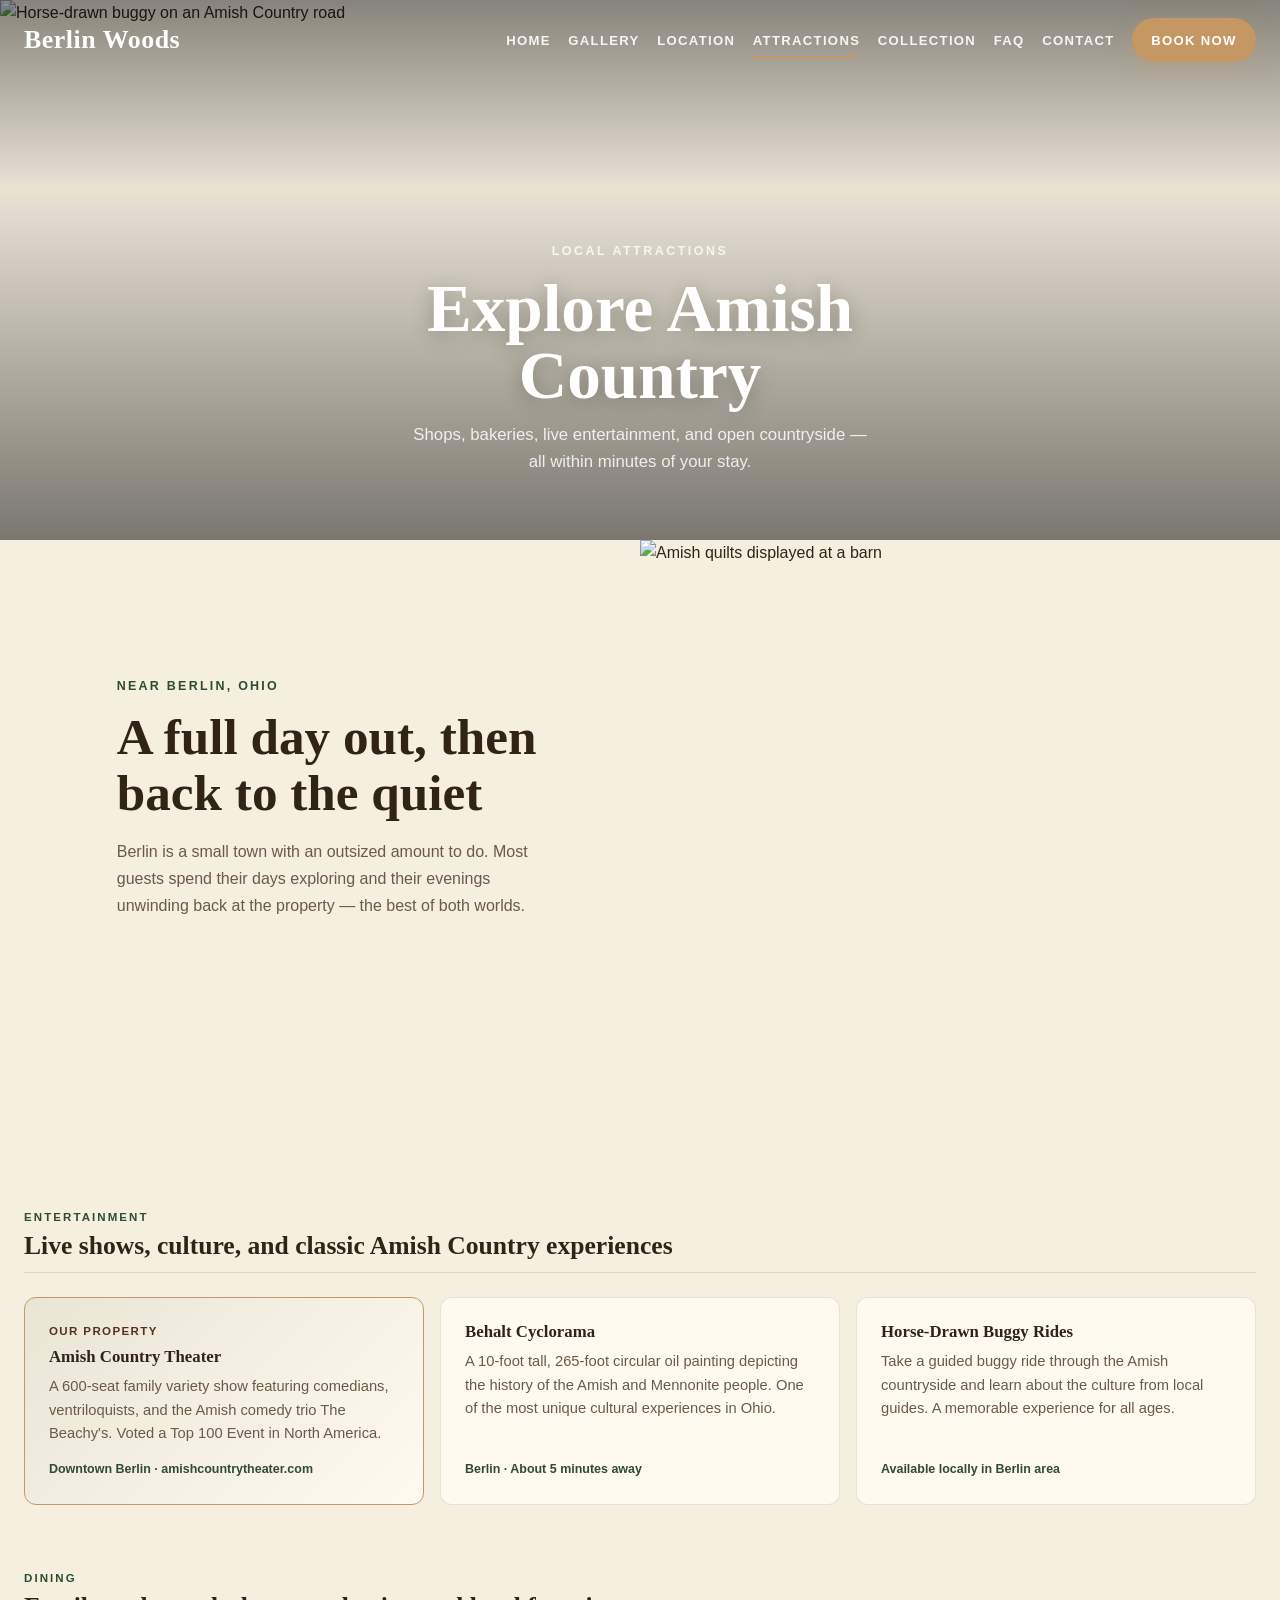
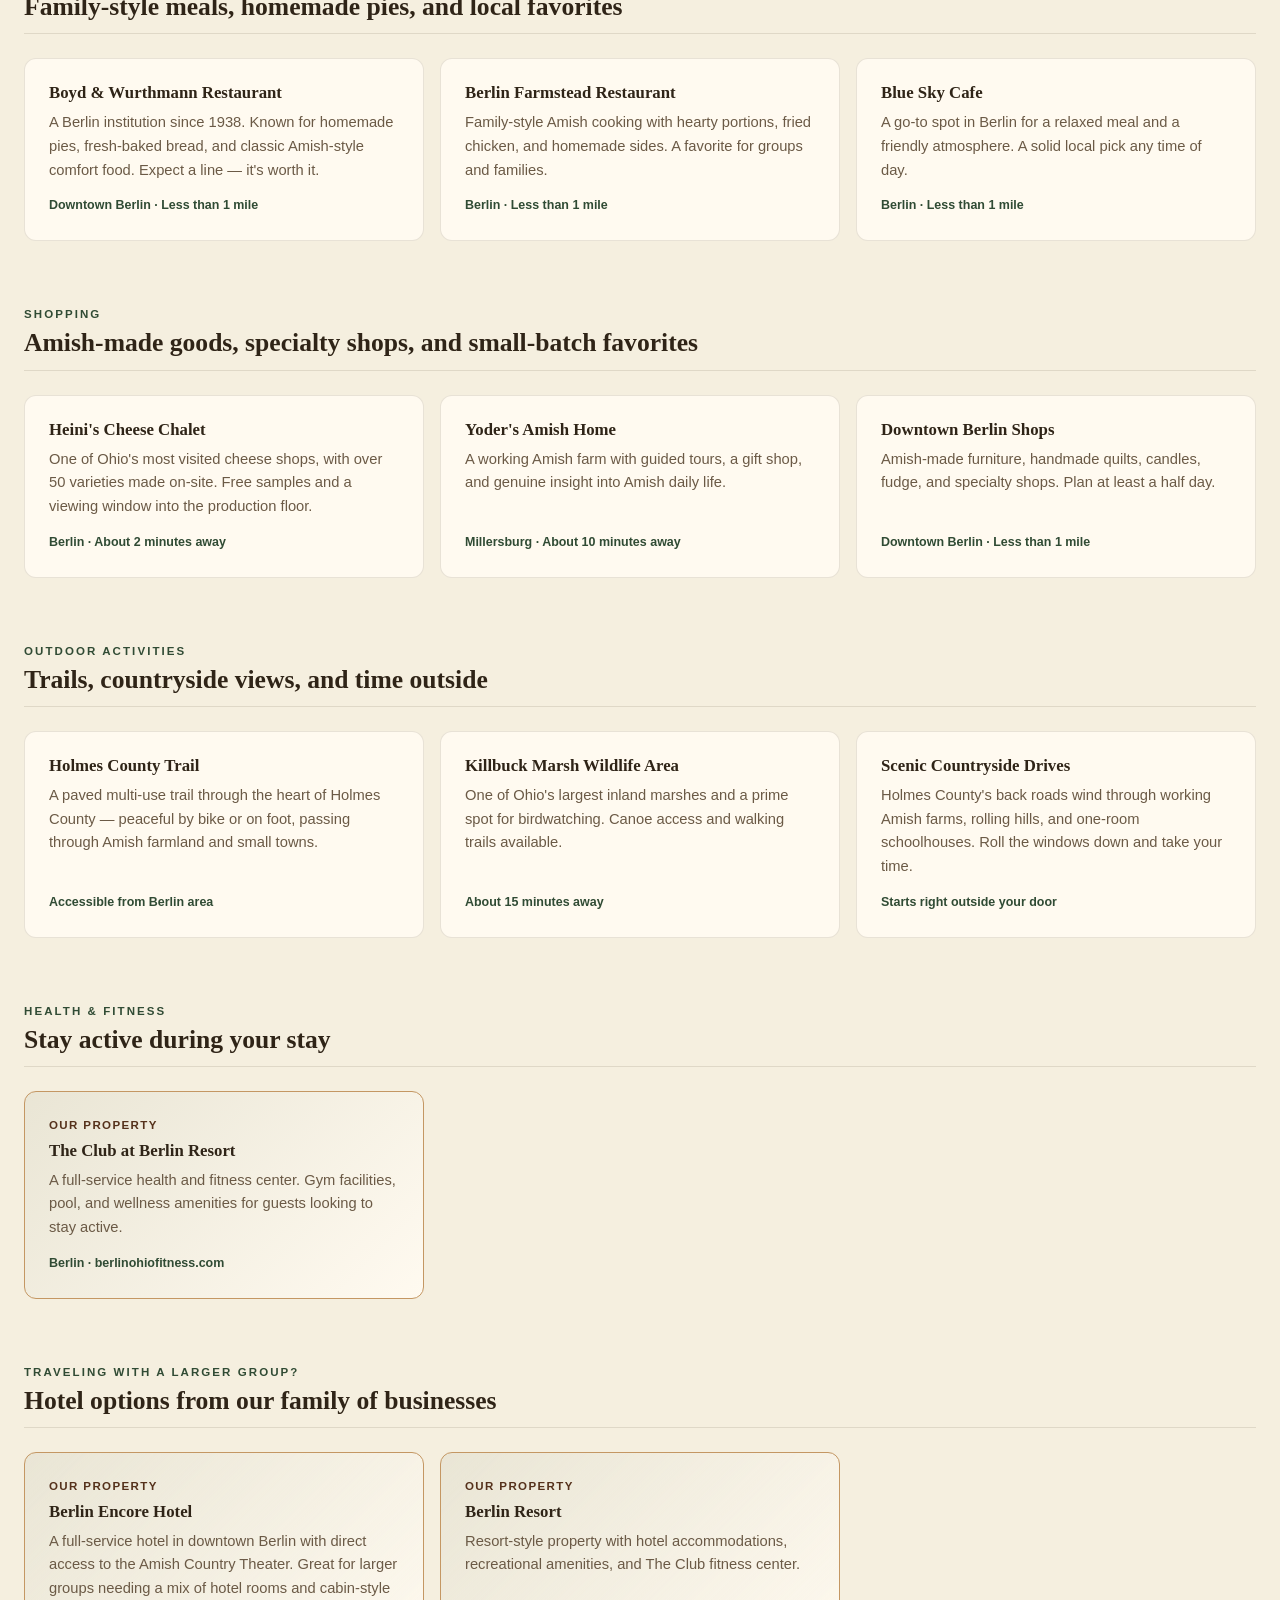
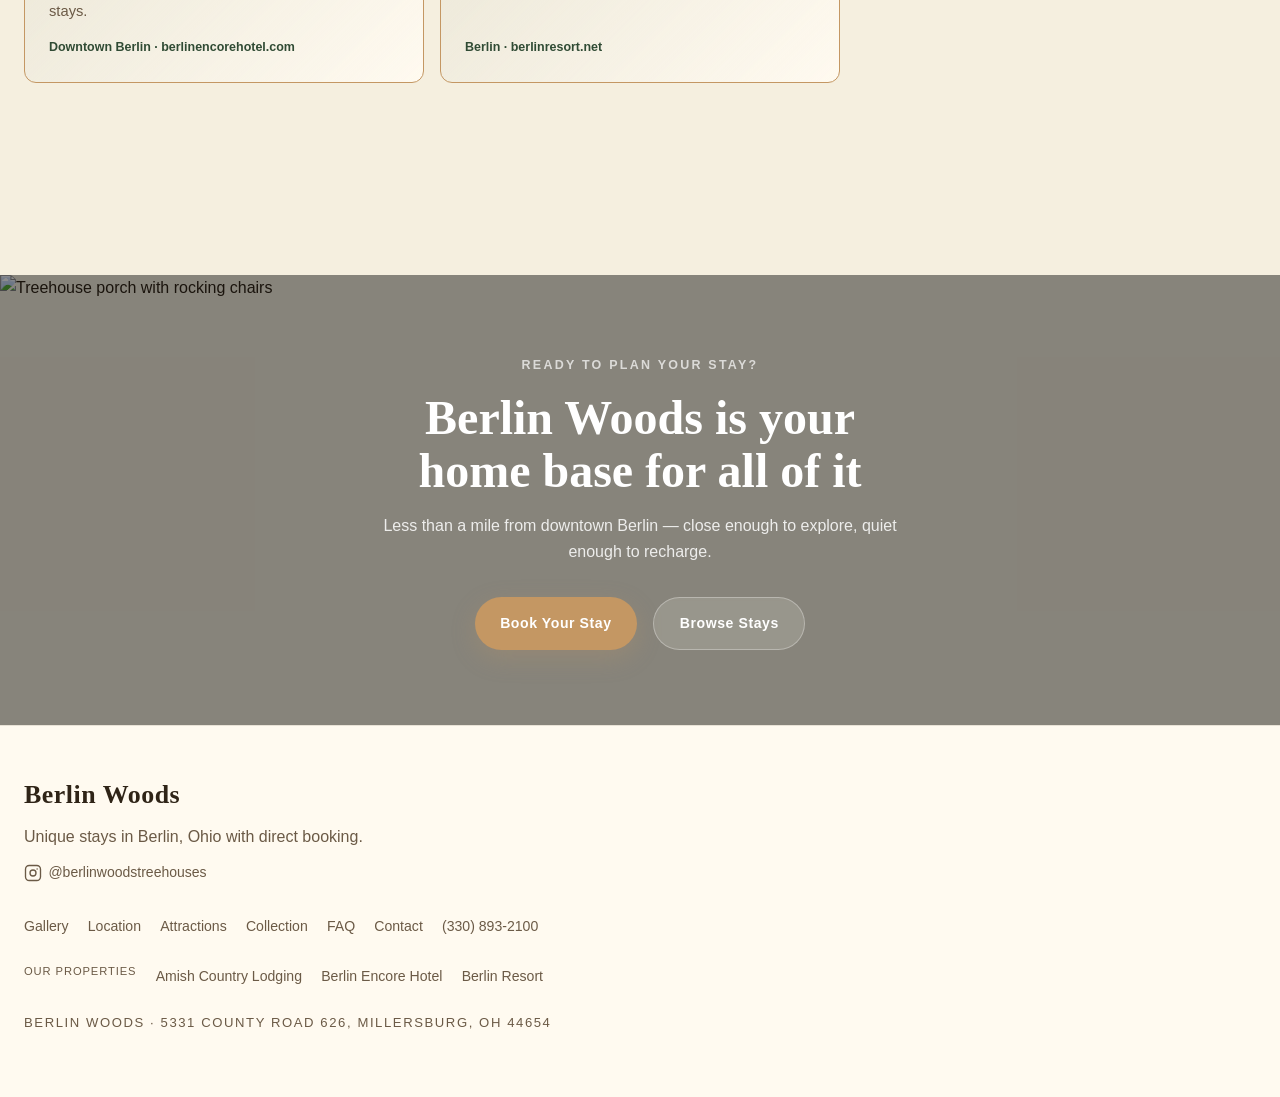
==== commit c98278f5: "Add SEO improvements and cross-property footer links - Add canonical tags and og:url to all 7 pages " ====
--- a/Berlin Woods/attractions.html
+++ b/Berlin Woods/attractions.html
@@ -6,6 +6,8 @@
   <title>Local Attractions Near Berlin, Ohio | Berlin Woods</title>
   <meta name="description" content="Explore the best of Amish Country from Berlin Woods. Shops, restaurants, entertainment, and outdoor activities all within minutes of your stay in Berlin, Ohio.">
   <link rel="icon" type="image/svg+xml" href="assets/favicon.svg">
+  <link rel="canonical" href="https://berlinwoods.com/attractions.html">
+  <meta property="og:url" content="https://berlinwoods.com/attractions.html">
   <meta property="og:type" content="website">
   <meta property="og:title" content="Local Attractions Near Berlin, Ohio | Berlin Woods">
   <meta property="og:description" content="Explore the best of Amish Country from Berlin Woods — dining, shopping, entertainment, and outdoor activities all within minutes.">
@@ -83,7 +85,7 @@
               <div class="attraction-card__distance">Downtown Berlin &middot; Less than 1 mile</div>
             </article>
             <article class="attraction-card">
-              <h3><a href="https://www.dhgroup.com/berlin-farmstead" target="_blank" rel="noopener">Berlin Farmstead Restaurant</a></h3>
+              <h3><a href="https://dhgroup.com/restaurants/berlin-farmstead-berlin-oh/" target="_blank" rel="noopener">Berlin Farmstead Restaurant</a></h3>
               <p>Family-style Amish cooking with hearty portions, fried chicken, and homemade sides. A favorite for groups and families.</p>
               <div class="attraction-card__distance">Berlin &middot; Less than 1 mile</div>
             </article>
@@ -126,7 +128,7 @@
           </div>
           <div class="attraction-grid">
             <article class="attraction-card">
-              <h3><a href="https://www.visitamishcountry.com/activities/holmes-county-trail" target="_blank" rel="noopener">Holmes County Trail</a></h3>
+              <h3><a href="https://www.visitamishcountry.com/adventures/recreation-nature/holmes-county-rails-trails-coalition" target="_blank" rel="noopener">Holmes County Trail</a></h3>
               <p>A paved multi-use trail through the heart of Holmes County — peaceful by bike or on foot, passing through Amish farmland and small towns.</p>
               <div class="attraction-card__distance">Accessible from Berlin area</div>
             </article>
@@ -172,9 +174,9 @@
             </article>
             <article class="attraction-card is-ours">
               <div class="attraction-card__badge">Our Property</div>
-              <h3><a href="https://berlinresort.com" target="_blank" rel="noopener">Berlin Resort</a></h3>
+              <h3><a href="https://berlinresort.net" target="_blank" rel="noopener">Berlin Resort</a></h3>
               <p>Resort-style property with hotel accommodations, recreational amenities, and The Club fitness center.</p>
-              <div class="attraction-card__distance">Berlin &middot; berlinresort.com</div>
+              <div class="attraction-card__distance">Berlin &middot; berlinresort.net</div>
             </article>
           </div>
         </div>
@@ -192,7 +194,7 @@
         <p>Less than a mile from downtown Berlin — close enough to explore, quiet enough to recharge.</p>
         <div class="cta-buttons">
           <a class="button" href="https://book.amishcountrylodging.com/all-listings?category=16006" target="_blank" rel="noreferrer">Book Your Stay</a>
-          <a class="button-secondary" href="treehouses.html">Browse Stays</a>
+          <a class="button-secondary" href="https://book.amishcountrylodging.com/all-listings?category=16006" target="_blank" rel="noreferrer">Browse Stays</a>
         </div>
       </div>
     </section>
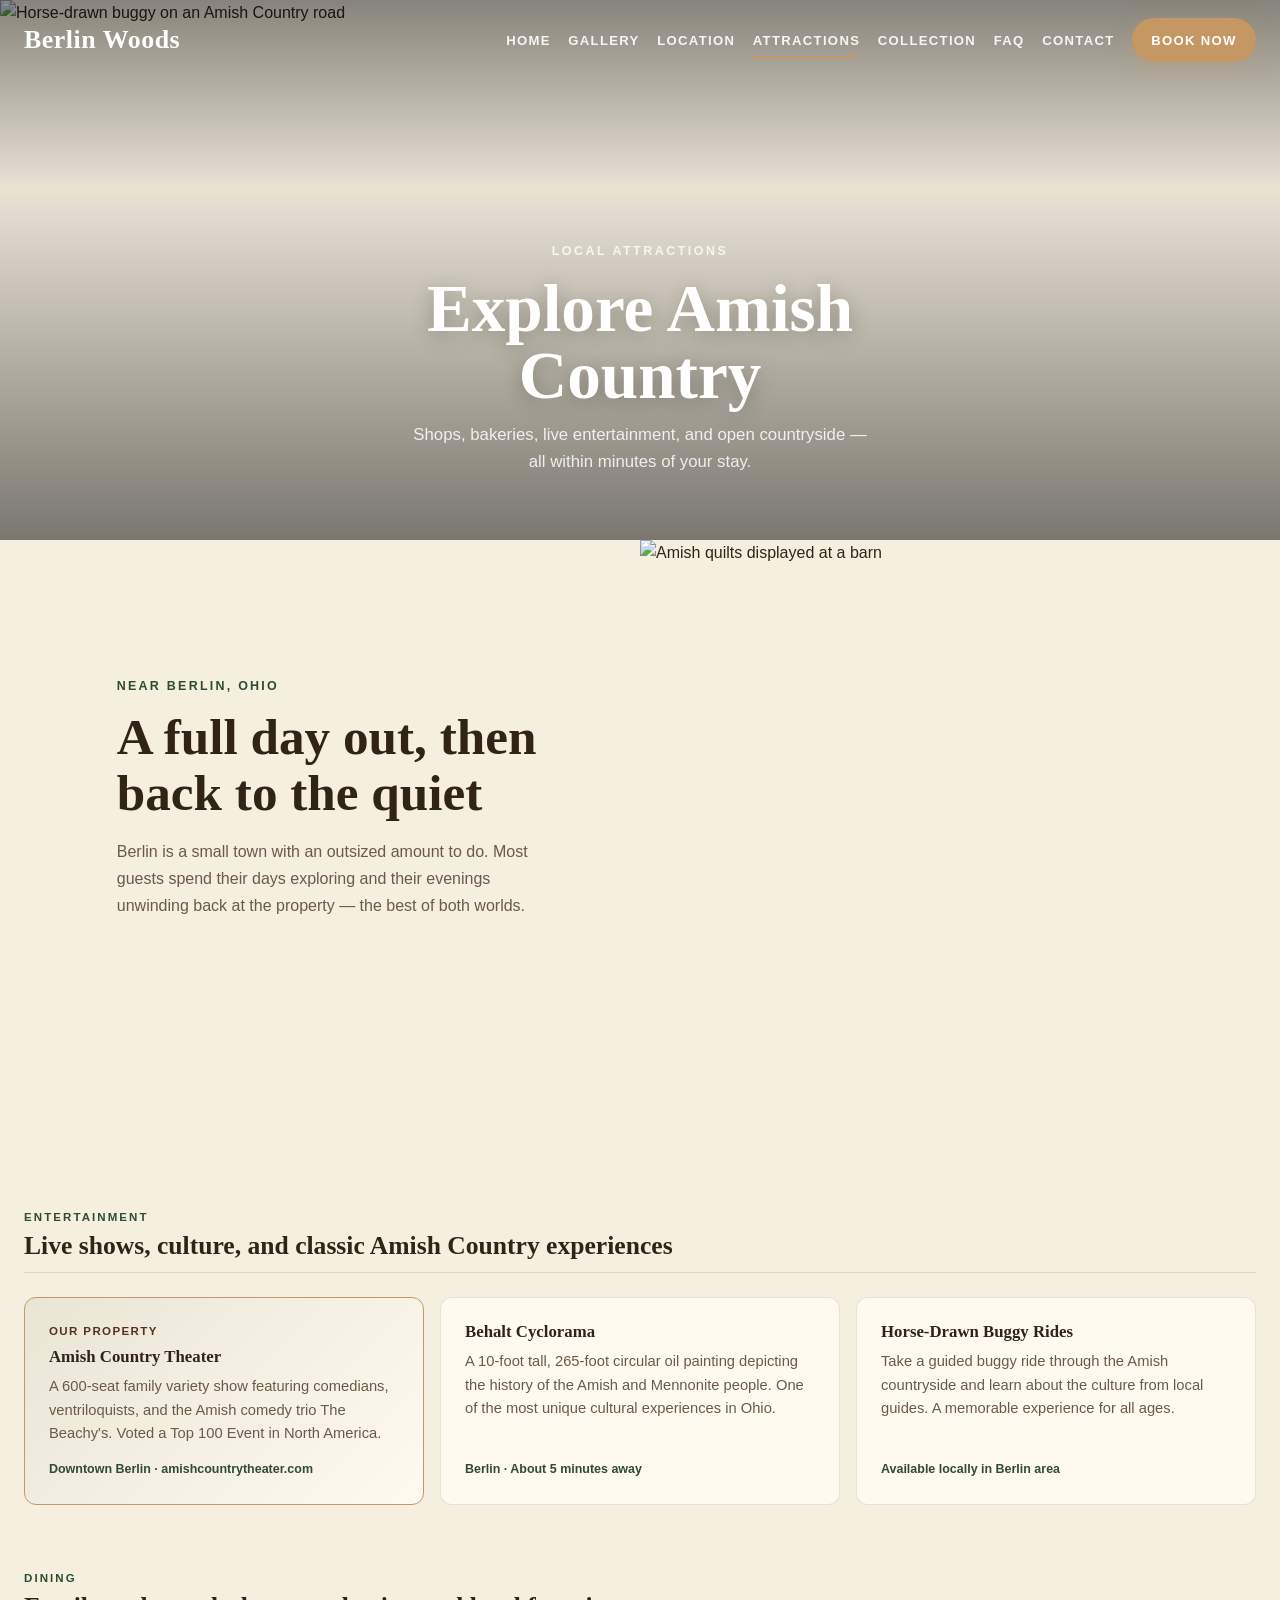
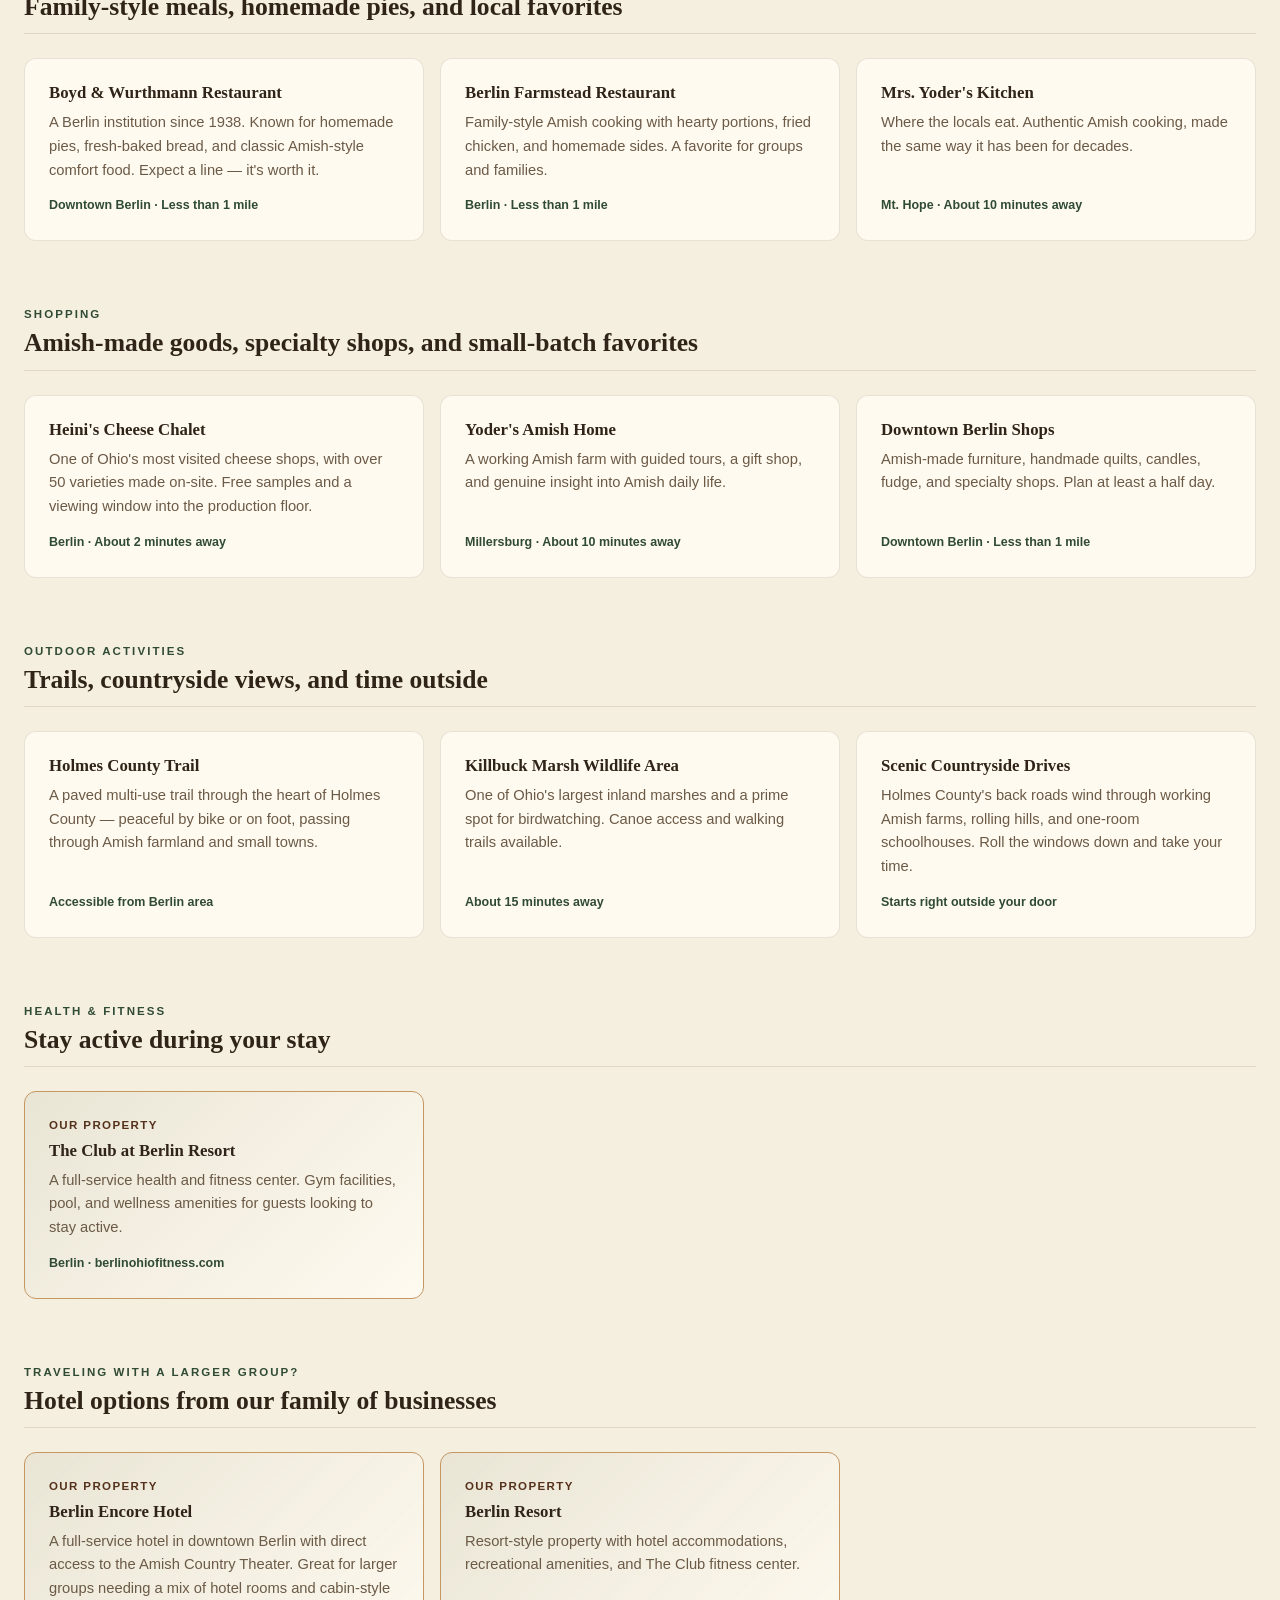
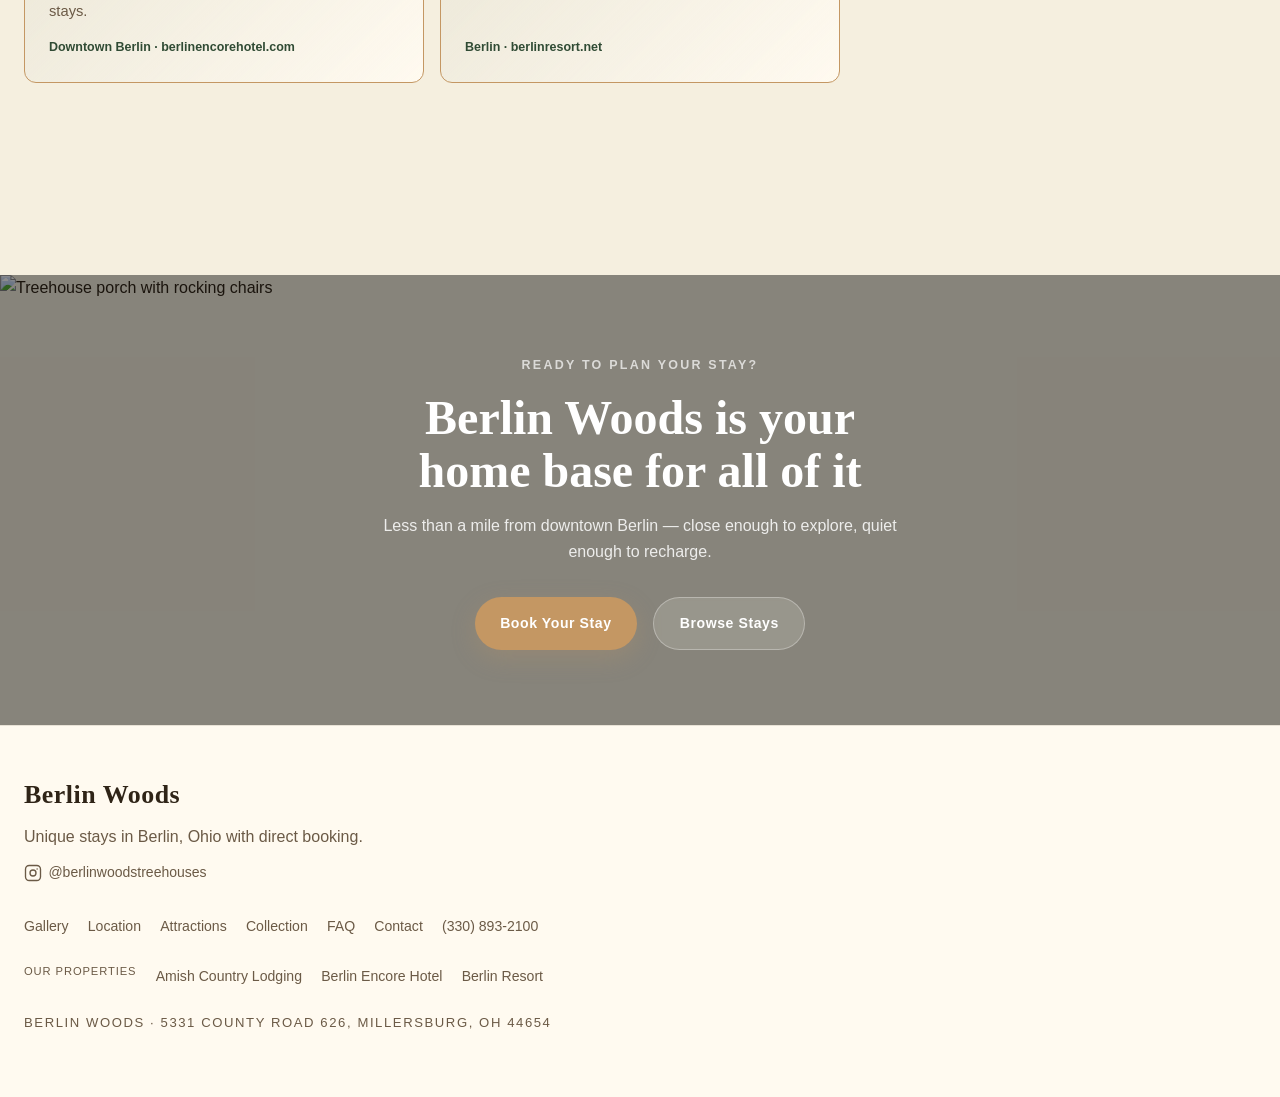
==== commit 2e04b972: "Attractions: replace Blue Sky Cafe with Mrs. Yoder's Kitchen Blue Sky Cafe is now closed on Sundays;" ====
--- a/Berlin Woods/attractions.html
+++ b/Berlin Woods/attractions.html
@@ -6,8 +6,8 @@
   <title>Local Attractions Near Berlin, Ohio | Berlin Woods</title>
   <meta name="description" content="Explore the best of Amish Country from Berlin Woods. Shops, restaurants, entertainment, and outdoor activities all within minutes of your stay in Berlin, Ohio.">
   <link rel="icon" type="image/svg+xml" href="assets/favicon.svg">
-  <link rel="canonical" href="https://berlinwoods.com/attractions.html">
-  <meta property="og:url" content="https://berlinwoods.com/attractions.html">
+  <link rel="canonical" href="https://berlinwoodstreehouses.com/attractions.html">
+  <meta property="og:url" content="https://berlinwoodstreehouses.com/attractions.html">
   <meta property="og:type" content="website">
   <meta property="og:title" content="Local Attractions Near Berlin, Ohio | Berlin Woods">
   <meta property="og:description" content="Explore the best of Amish Country from Berlin Woods — dining, shopping, entertainment, and outdoor activities all within minutes.">
@@ -90,9 +90,9 @@
               <div class="attraction-card__distance">Berlin &middot; Less than 1 mile</div>
             </article>
             <article class="attraction-card">
-              <h3><a href="https://order.toasttab.com/online/blue-sky-cafe" target="_blank" rel="noopener">Blue Sky Cafe</a></h3>
-              <p>A go-to spot in Berlin for a relaxed meal and a friendly atmosphere. A solid local pick any time of day.</p>
-              <div class="attraction-card__distance">Berlin &middot; Less than 1 mile</div>
+              <h3><a href="https://mrsyoderskitchen.com" target="_blank" rel="noopener">Mrs. Yoder's Kitchen</a></h3>
+              <p>Where the locals eat. Authentic Amish cooking, made the same way it has been for decades.</p>
+              <div class="attraction-card__distance">Mt. Hope &middot; About 10 minutes away</div>
             </article>
           </div>
         </div>
@@ -193,8 +193,8 @@
         <h2>Berlin Woods is your home base for all of it</h2>
         <p>Less than a mile from downtown Berlin — close enough to explore, quiet enough to recharge.</p>
         <div class="cta-buttons">
-          <a class="button" href="https://book.amishcountrylodging.com/all-listings?category=16006" target="_blank" rel="noreferrer">Book Your Stay</a>
-          <a class="button-secondary" href="https://book.amishcountrylodging.com/all-listings?category=16006" target="_blank" rel="noreferrer">Browse Stays</a>
+          <a class="button" href="https://reserve.amishcountrylodging.com/all-listings?category=16006" target="_blank" rel="noreferrer">Book Your Stay</a>
+          <a class="button-secondary" href="https://reserve.amishcountrylodging.com/all-listings?category=16006" target="_blank" rel="noreferrer">Browse Stays</a>
         </div>
       </div>
     </section>
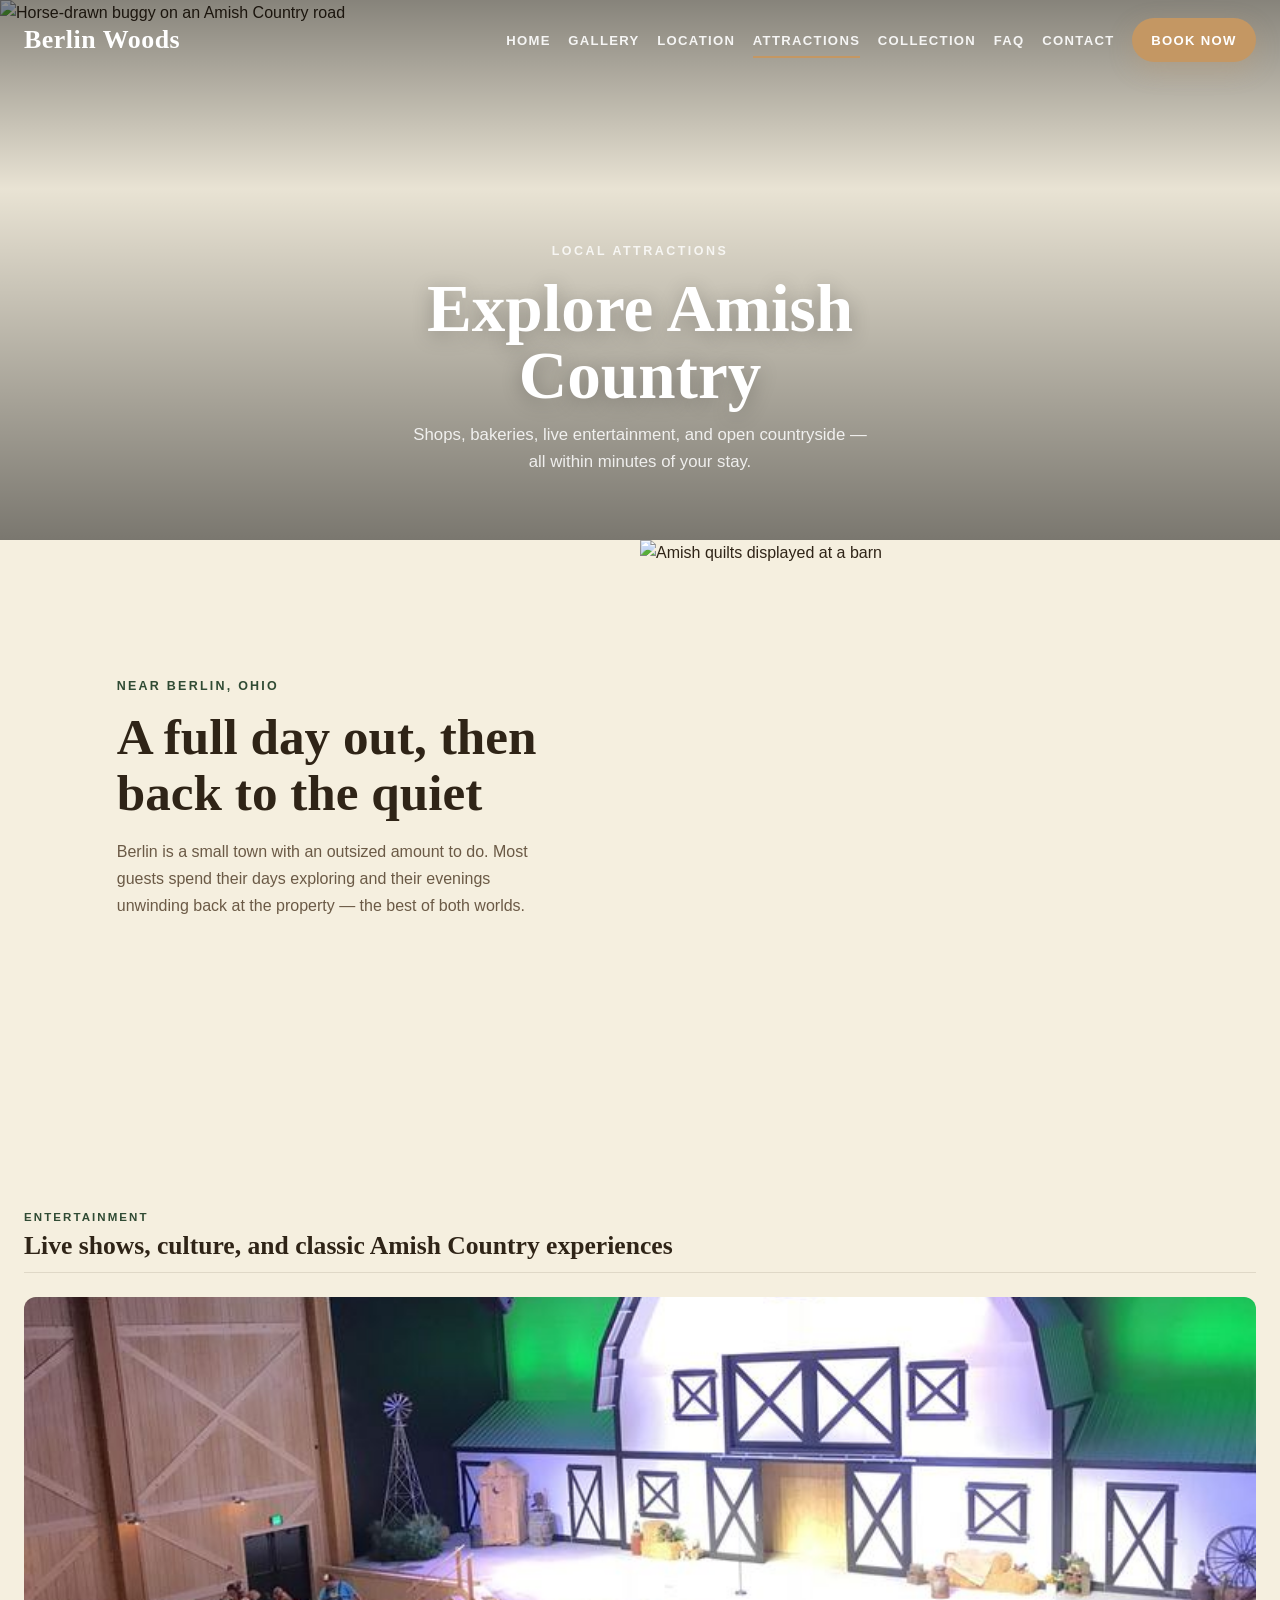
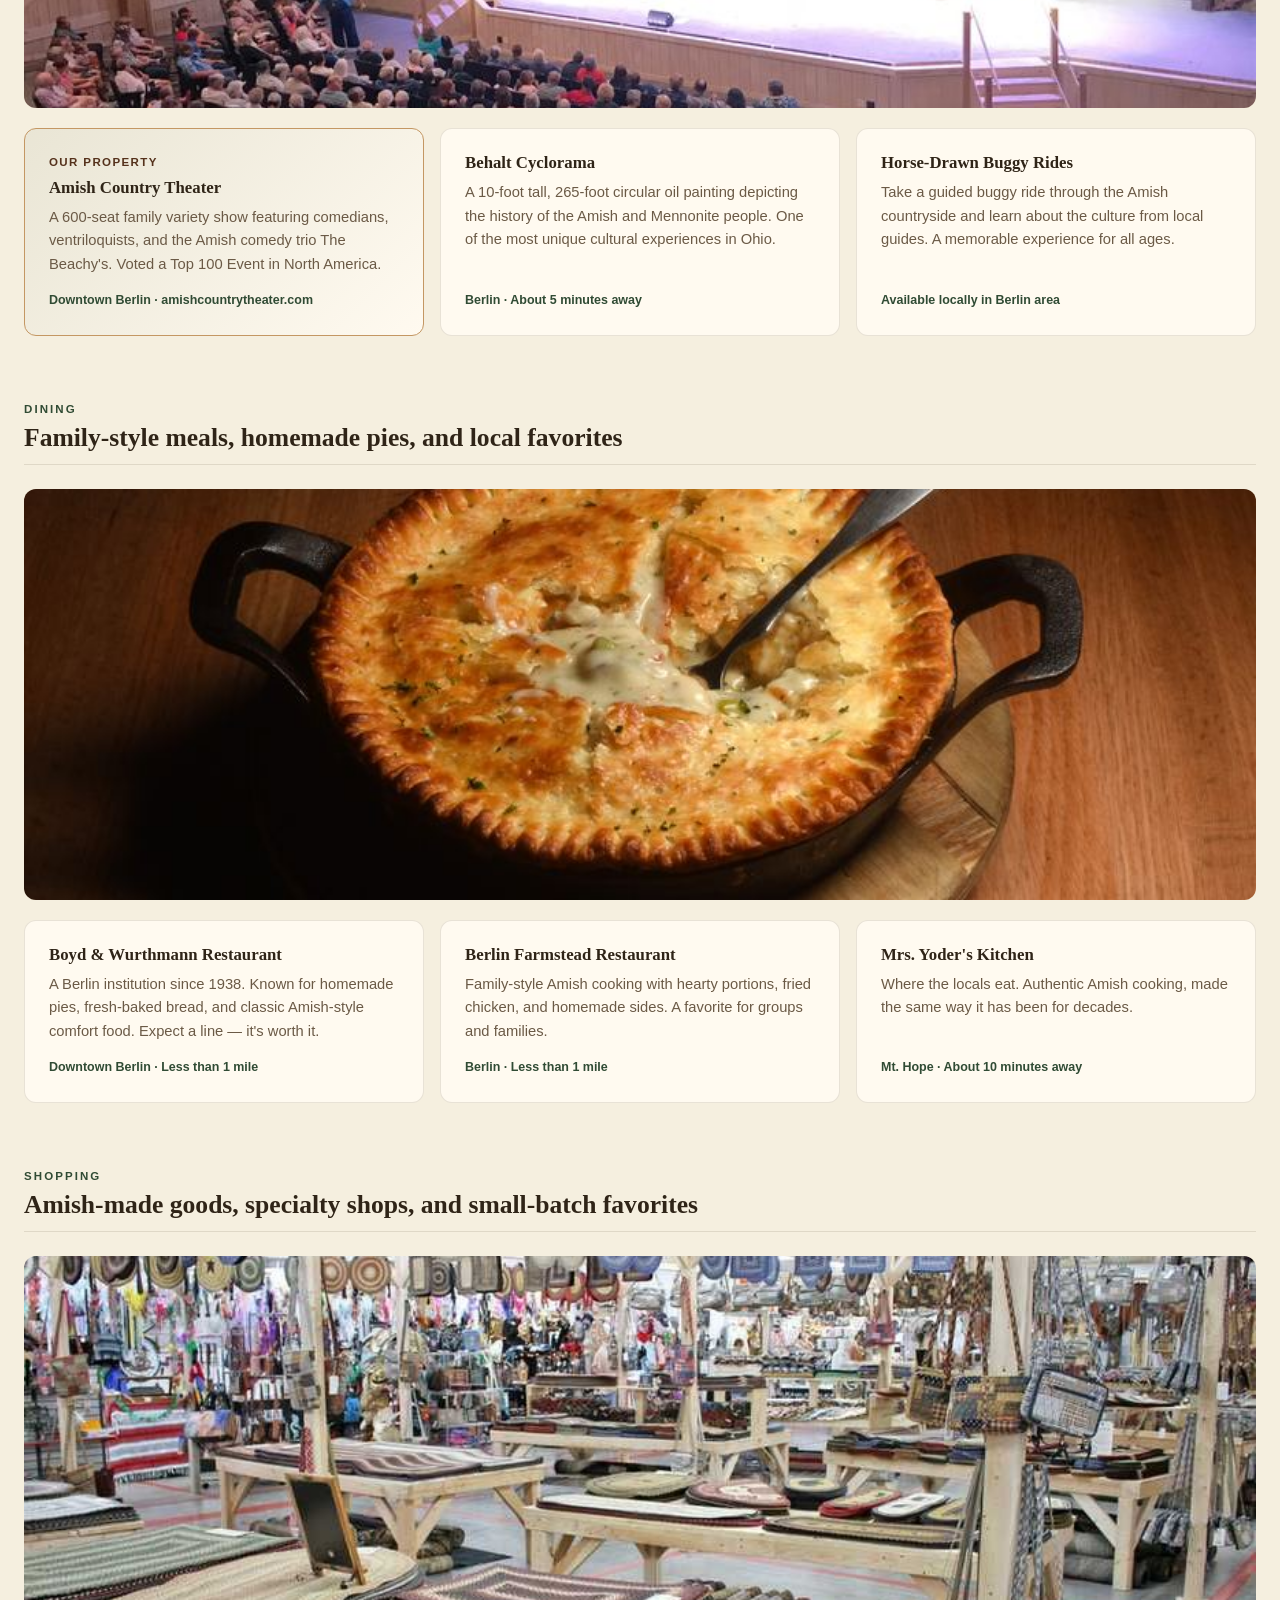
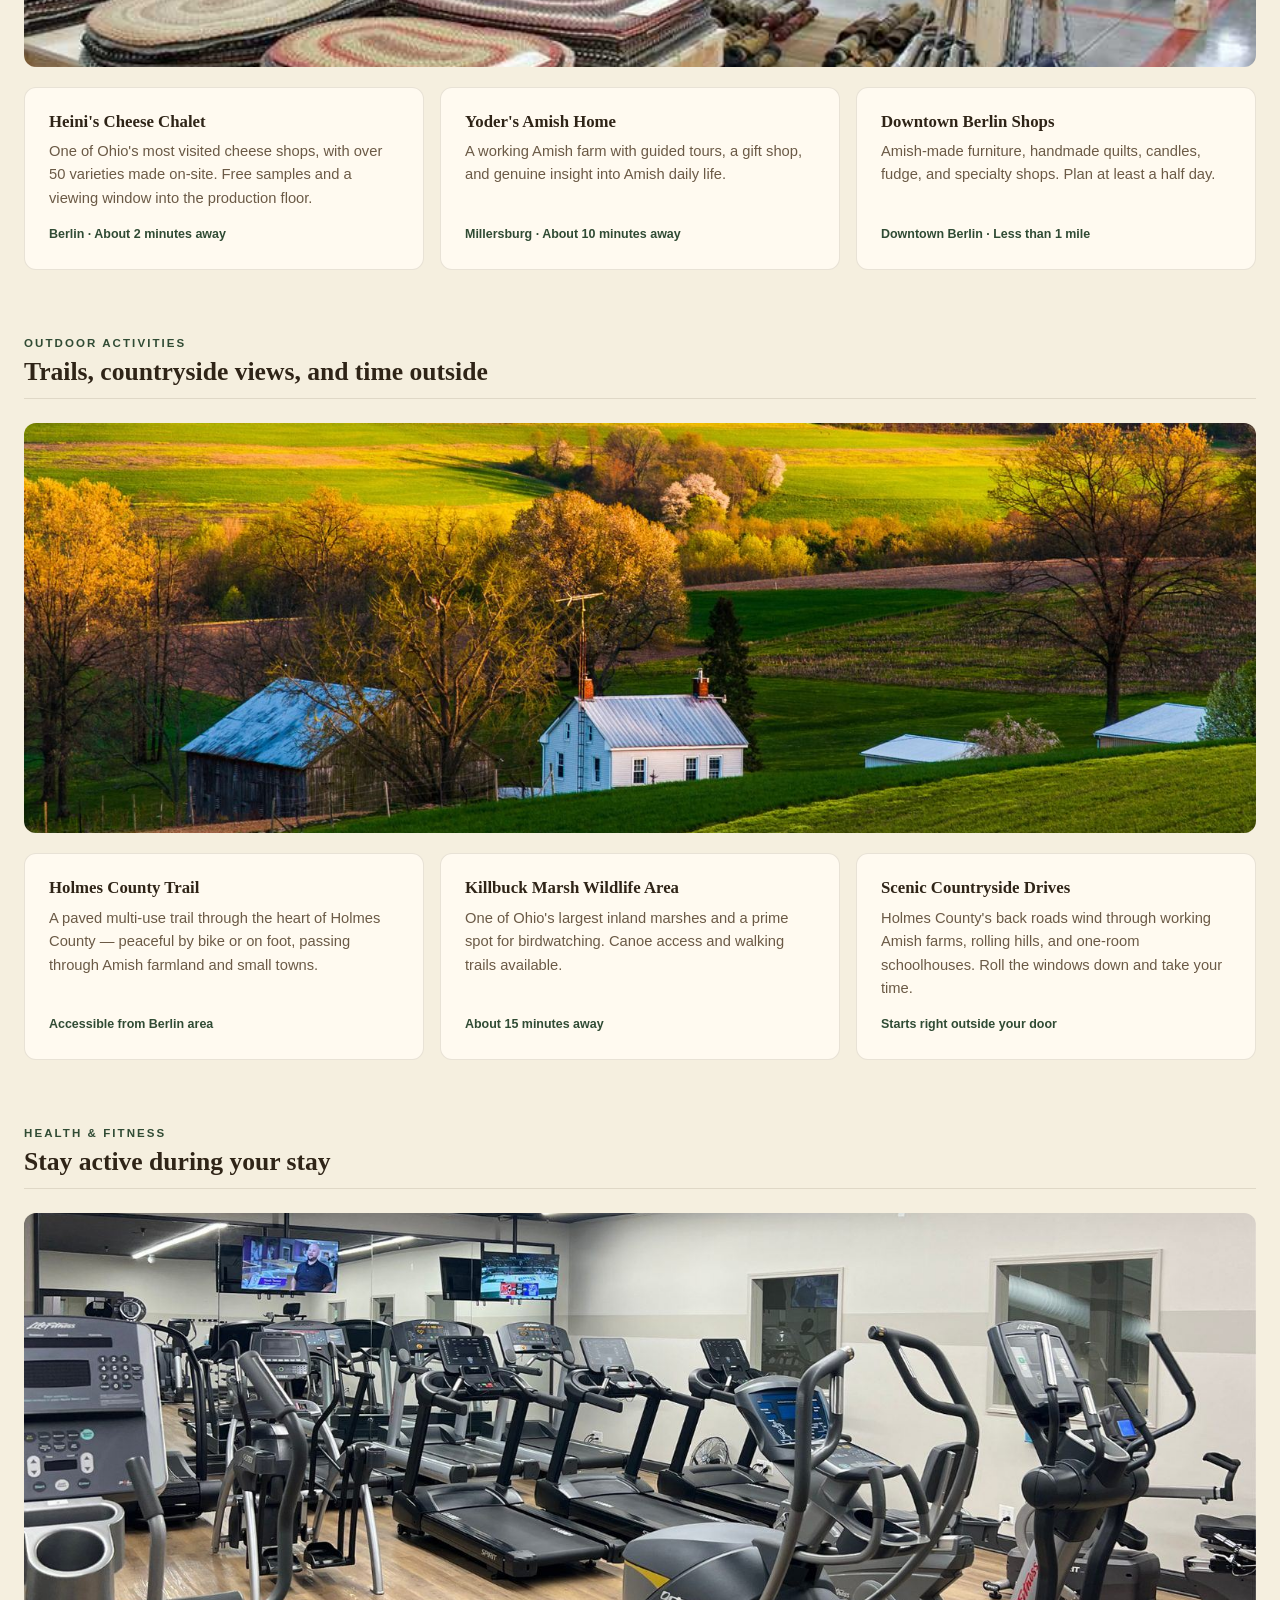
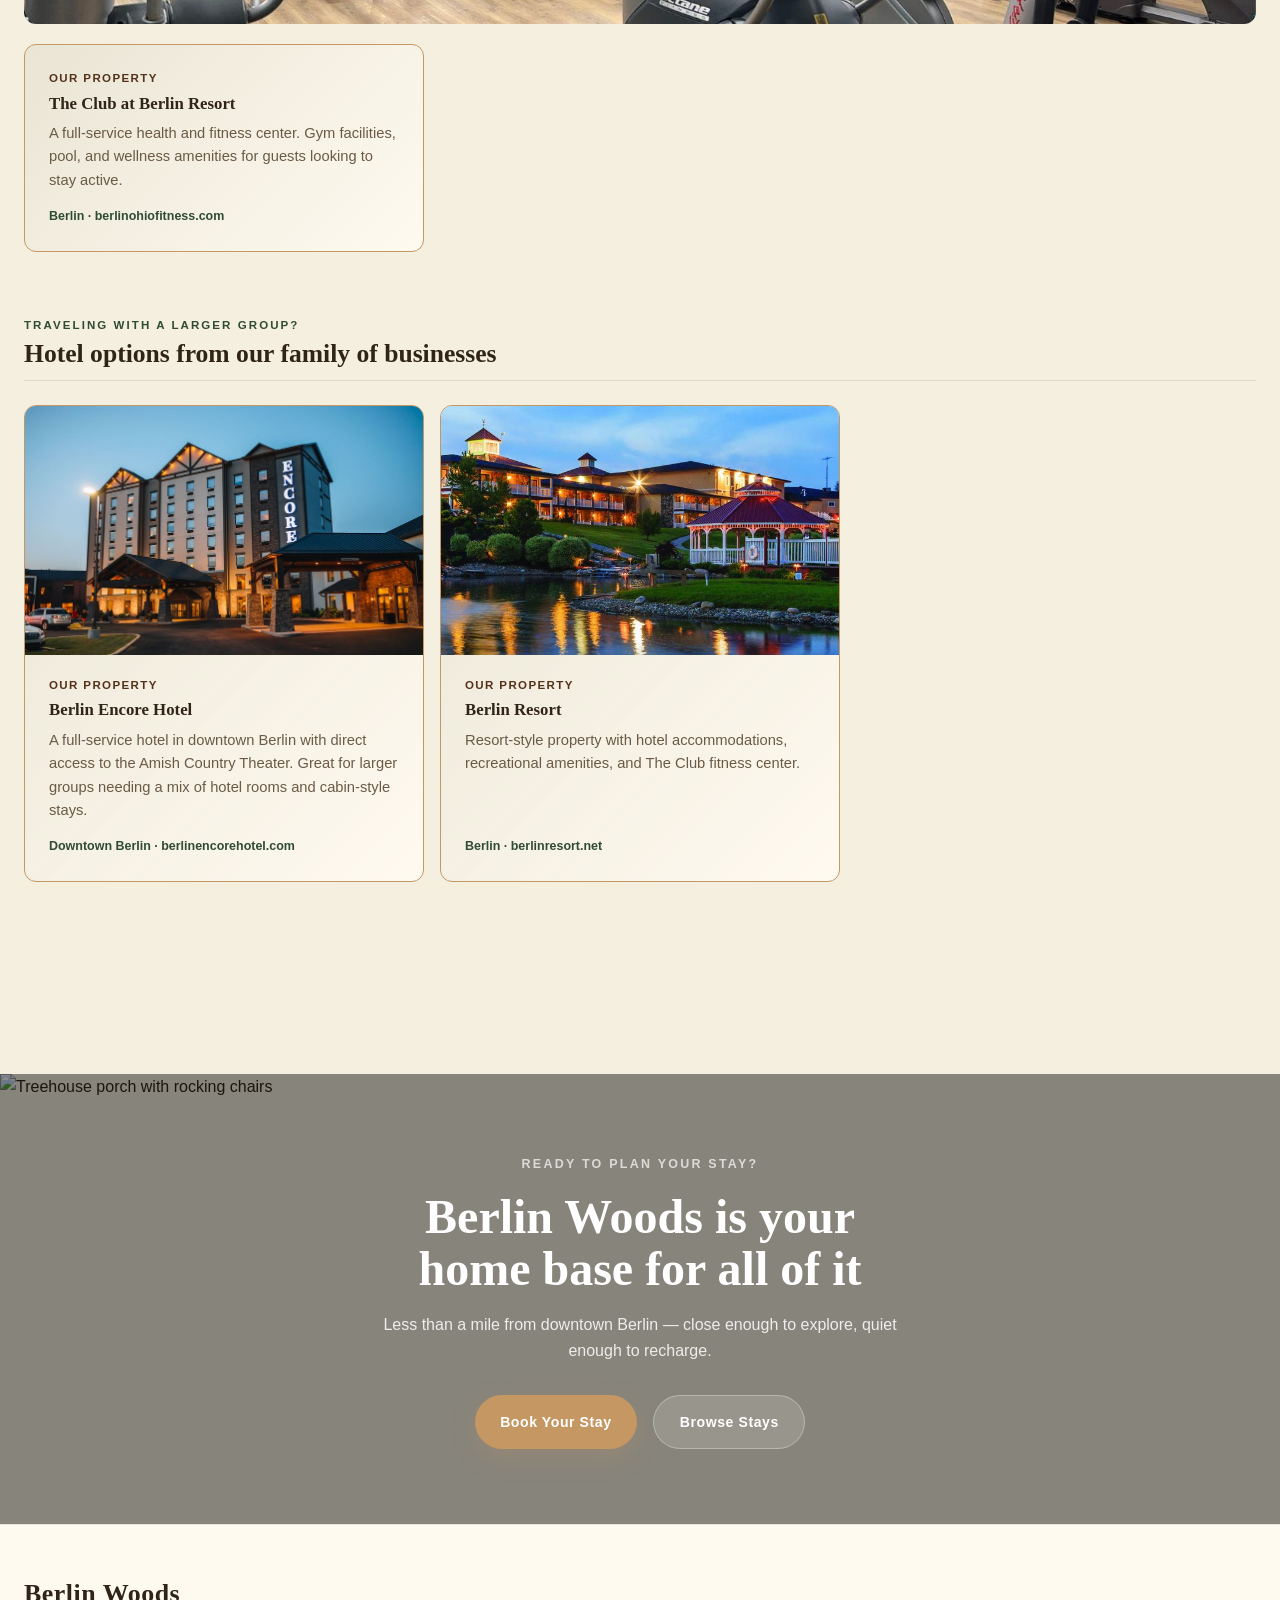
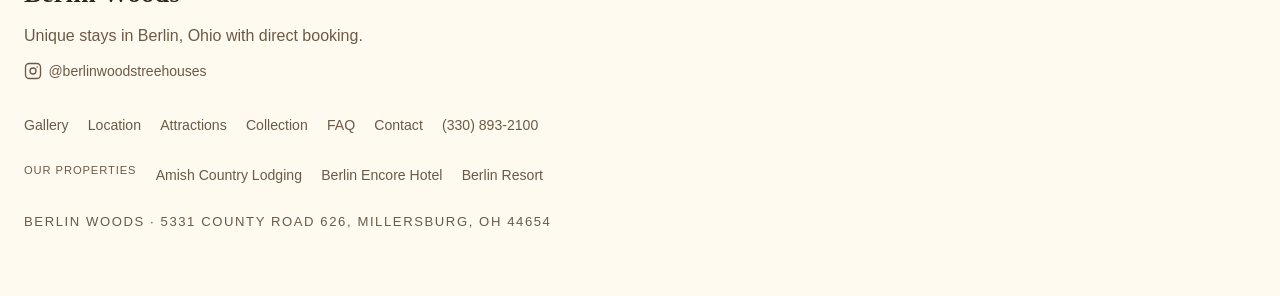
==== commit 3cfb0438: "Attractions: add section photos and hotel card photos Five section banners (theater, homemade pie, A" ====
--- a/Berlin Woods/attractions.html
+++ b/Berlin Woods/attractions.html
@@ -53,6 +53,9 @@
             <span class="attraction-category__eyebrow">Entertainment</span>
             <h2 class="attraction-category__title">Live shows, culture, and classic Amish Country experiences</h2>
           </div>
+          <figure class="attraction-category__photo">
+            <img src="assets/images/attractions-theater-1600.jpg" srcset="assets/images/attractions-theater-800.jpg 800w, assets/images/attractions-theater-1600.jpg 1600w" sizes="(max-width: 1290px) calc(100vw - 3rem), 1200px" width="1600" height="1013" alt="The Amish Country Theater stage and a full audience before a show" loading="lazy" decoding="async" style="object-position: center 45%">
+          </figure>
           <div class="attraction-grid">
             <article class="attraction-card is-ours">
               <div class="attraction-card__badge">Our Property</div>
@@ -78,6 +81,9 @@
             <span class="attraction-category__eyebrow">Dining</span>
             <h2 class="attraction-category__title">Family-style meals, homemade pies, and local favorites</h2>
           </div>
+          <figure class="attraction-category__photo">
+            <img src="assets/images/attractions-pot-pie-1600.jpg" srcset="assets/images/attractions-pot-pie-800.jpg 800w, assets/images/attractions-pot-pie-1600.jpg 1600w" sizes="(max-width: 1290px) calc(100vw - 3rem), 1200px" width="1600" height="1066" alt="Homemade chicken pot pie in a cast-iron dish" loading="lazy" decoding="async">
+          </figure>
           <div class="attraction-grid">
             <article class="attraction-card">
               <h3><a href="https://boydandwurthmann.com" target="_blank" rel="noopener">Boyd &amp; Wurthmann Restaurant</a></h3>
@@ -102,6 +108,9 @@
             <span class="attraction-category__eyebrow">Shopping</span>
             <h2 class="attraction-category__title">Amish-made goods, specialty shops, and small-batch favorites</h2>
           </div>
+          <figure class="attraction-category__photo">
+            <img src="assets/images/attractions-amish-goods-900.jpg" srcset="assets/images/attractions-amish-goods-800.jpg 800w, assets/images/attractions-amish-goods-900.jpg 900w" sizes="(max-width: 1290px) calc(100vw - 3rem), 1200px" width="900" height="507" alt="Braided rugs and handwoven baskets at an Amish Country market" loading="lazy" decoding="async">
+          </figure>
           <div class="attraction-grid">
             <article class="attraction-card">
               <h3><a href="https://www.heinis.com" target="_blank" rel="noopener">Heini's Cheese Chalet</a></h3>
@@ -126,6 +135,9 @@
             <span class="attraction-category__eyebrow">Outdoor Activities</span>
             <h2 class="attraction-category__title">Trails, countryside views, and time outside</h2>
           </div>
+          <figure class="attraction-category__photo">
+            <img src="assets/images/attractions-countryside-1600.jpg" srcset="assets/images/attractions-countryside-800.jpg 800w, assets/images/attractions-countryside-1600.jpg 1600w" sizes="(max-width: 1290px) calc(100vw - 3rem), 1200px" width="1600" height="967" alt="Rolling Holmes County farmland with farmhouses and barns" loading="lazy" decoding="async" style="object-position: center 60%">
+          </figure>
           <div class="attraction-grid">
             <article class="attraction-card">
               <h3><a href="https://www.visitamishcountry.com/adventures/recreation-nature/holmes-county-rails-trails-coalition" target="_blank" rel="noopener">Holmes County Trail</a></h3>
@@ -150,6 +162,9 @@
             <span class="attraction-category__eyebrow">Health &amp; Fitness</span>
             <h2 class="attraction-category__title">Stay active during your stay</h2>
           </div>
+          <figure class="attraction-category__photo">
+            <img src="assets/images/attractions-the-club-1600.jpg" srcset="assets/images/attractions-the-club-800.jpg 800w, assets/images/attractions-the-club-1600.jpg 1600w" sizes="(max-width: 1290px) calc(100vw - 3rem), 1200px" width="1600" height="1146" alt="Cardio machines in the fitness room at The Club at Berlin Resort" loading="lazy" decoding="async">
+          </figure>
           <div class="attraction-grid">
             <article class="attraction-card is-ours">
               <div class="attraction-card__badge">Our Property</div>
@@ -167,12 +182,14 @@
           </div>
           <div class="attraction-grid">
             <article class="attraction-card is-ours">
+              <div class="attraction-card__photo"><img src="assets/images/attractions-berlin-encore-800.jpg" sizes="(max-width: 720px) calc(100vw - 3rem), 400px" width="800" height="533" alt="Berlin Encore Hotel entrance lit up at dusk" loading="lazy" decoding="async"></div>
               <div class="attraction-card__badge">Our Property</div>
               <h3><a href="https://berlinencorehotel.com" target="_blank" rel="noopener">Berlin Encore Hotel</a></h3>
               <p>A full-service hotel in downtown Berlin with direct access to the Amish Country Theater. Great for larger groups needing a mix of hotel rooms and cabin-style stays.</p>
               <div class="attraction-card__distance">Downtown Berlin &middot; berlinencorehotel.com</div>
             </article>
             <article class="attraction-card is-ours">
+              <div class="attraction-card__photo"><img src="assets/images/attractions-berlin-resort-800.jpg" sizes="(max-width: 720px) calc(100vw - 3rem), 400px" width="800" height="420" alt="Berlin Resort and its gazebo reflected in the pond at twilight" loading="lazy" decoding="async"></div>
               <div class="attraction-card__badge">Our Property</div>
               <h3><a href="https://berlinresort.net" target="_blank" rel="noopener">Berlin Resort</a></h3>
               <p>Resort-style property with hotel accommodations, recreational amenities, and The Club fitness center.</p>
--- a/Berlin Woods/assets/site.css
+++ b/Berlin Woods/assets/site.css
@@ -860,6 +860,13 @@
   flex-direction: column;
   gap: 0.4rem;
   transition: transform 0.3s ease;
+  position: relative;
+}
+
+.attraction-card h3 a::after {
+  content: '';
+  position: absolute;
+  inset: 0;
 }
 
 .attraction-card:hover { transform: translateY(-2px); }
@@ -887,6 +894,44 @@
   text-transform: uppercase;
   letter-spacing: 0.12em;
   color: var(--accent-dark);
+}
+
+/* Attraction photos: section banners + photo cards for our own properties */
+.attraction-category__photo {
+  margin: 0 0 1.25rem;
+  aspect-ratio: 3 / 1;
+  border-radius: var(--radius-md);
+  overflow: hidden;
+  background: var(--surface-strong);
+}
+
+.attraction-category__photo img {
+  display: block;
+  width: 100%;
+  height: 100%;
+  object-fit: cover;
+}
+
+.attraction-card__photo {
+  margin: -1.5rem -1.5rem 0.9rem;
+  aspect-ratio: 16 / 10;
+  border-radius: calc(var(--radius-md) - 1px) calc(var(--radius-md) - 1px) 0 0;
+  overflow: hidden;
+  background: var(--surface-strong);
+}
+
+.attraction-card__photo img {
+  display: block;
+  width: 100%;
+  height: 100%;
+  object-fit: cover;
+  transition: transform 0.5s ease;
+}
+
+.attraction-card:hover .attraction-card__photo img { transform: scale(1.03); }
+
+@media (max-width: 720px) {
+  .attraction-category__photo { aspect-ratio: 16 / 9; }
 }
 
 /* ─── CTA BAND ─── */
